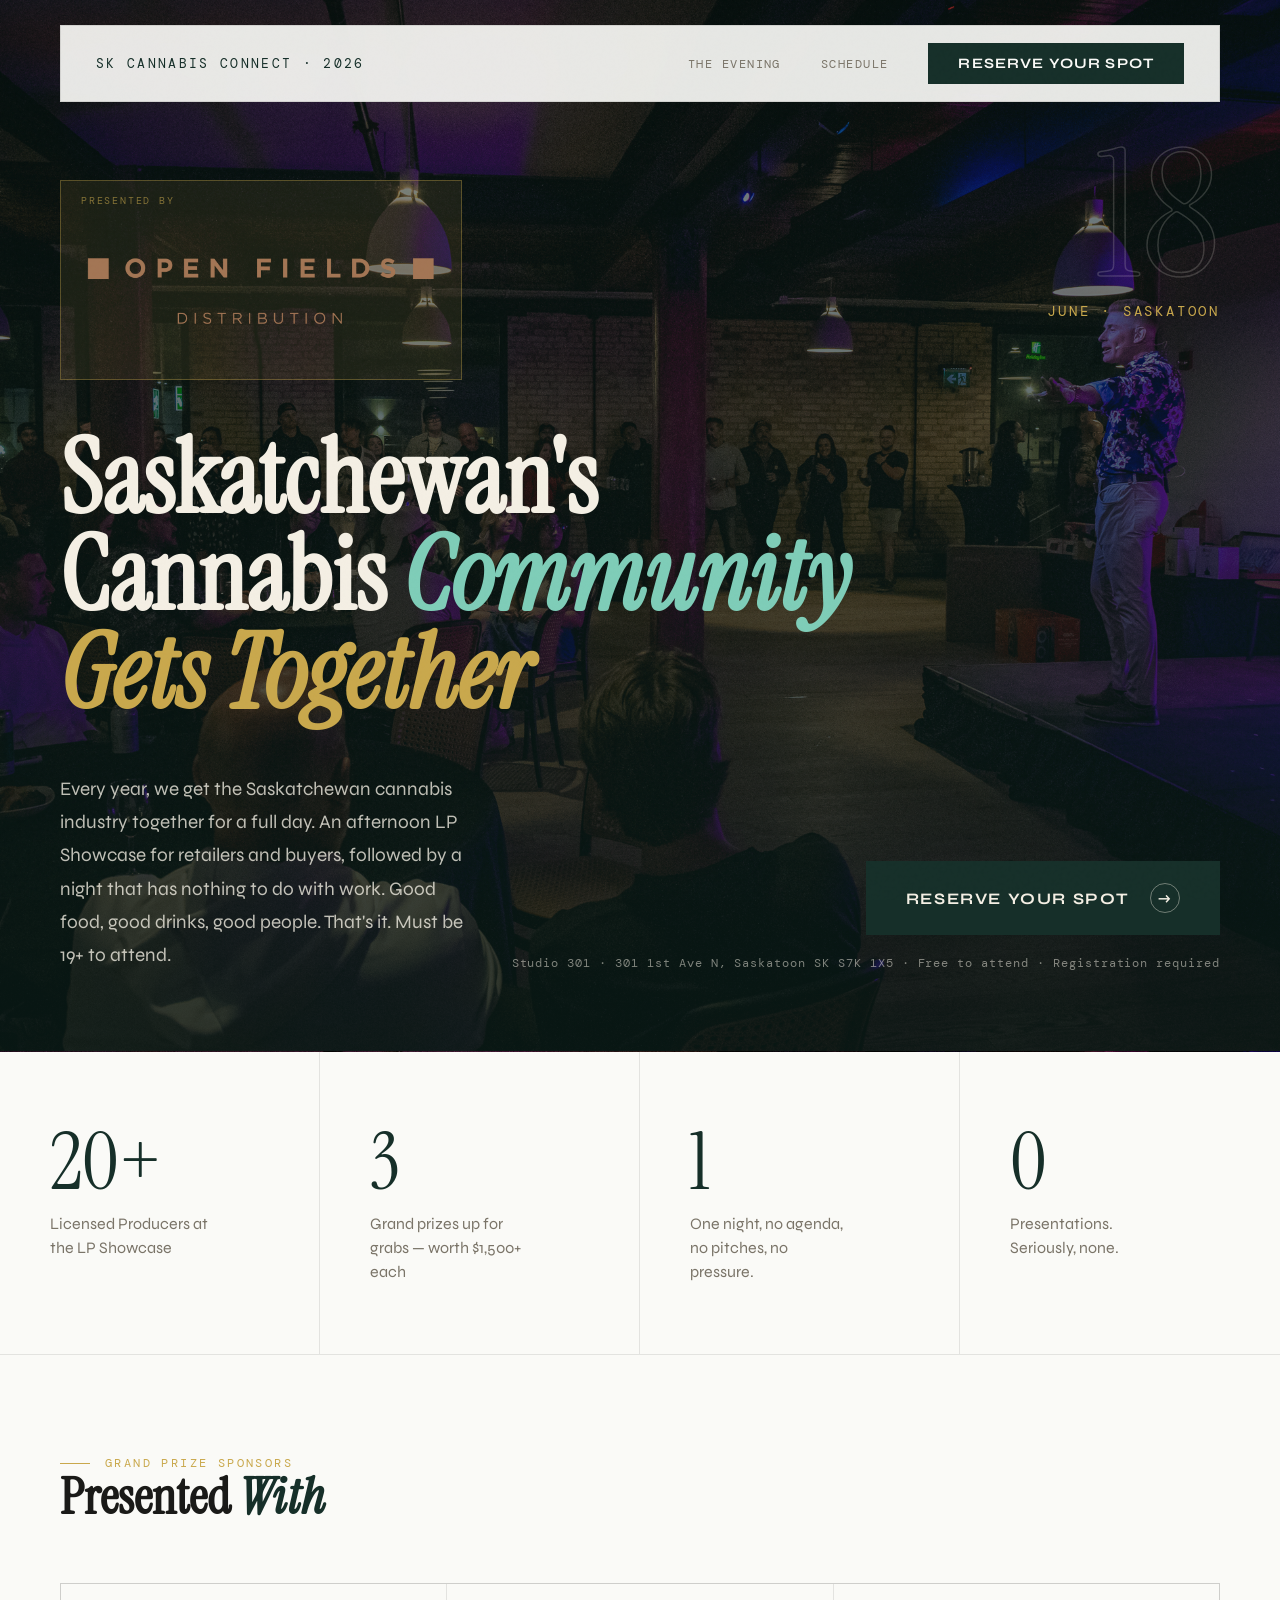
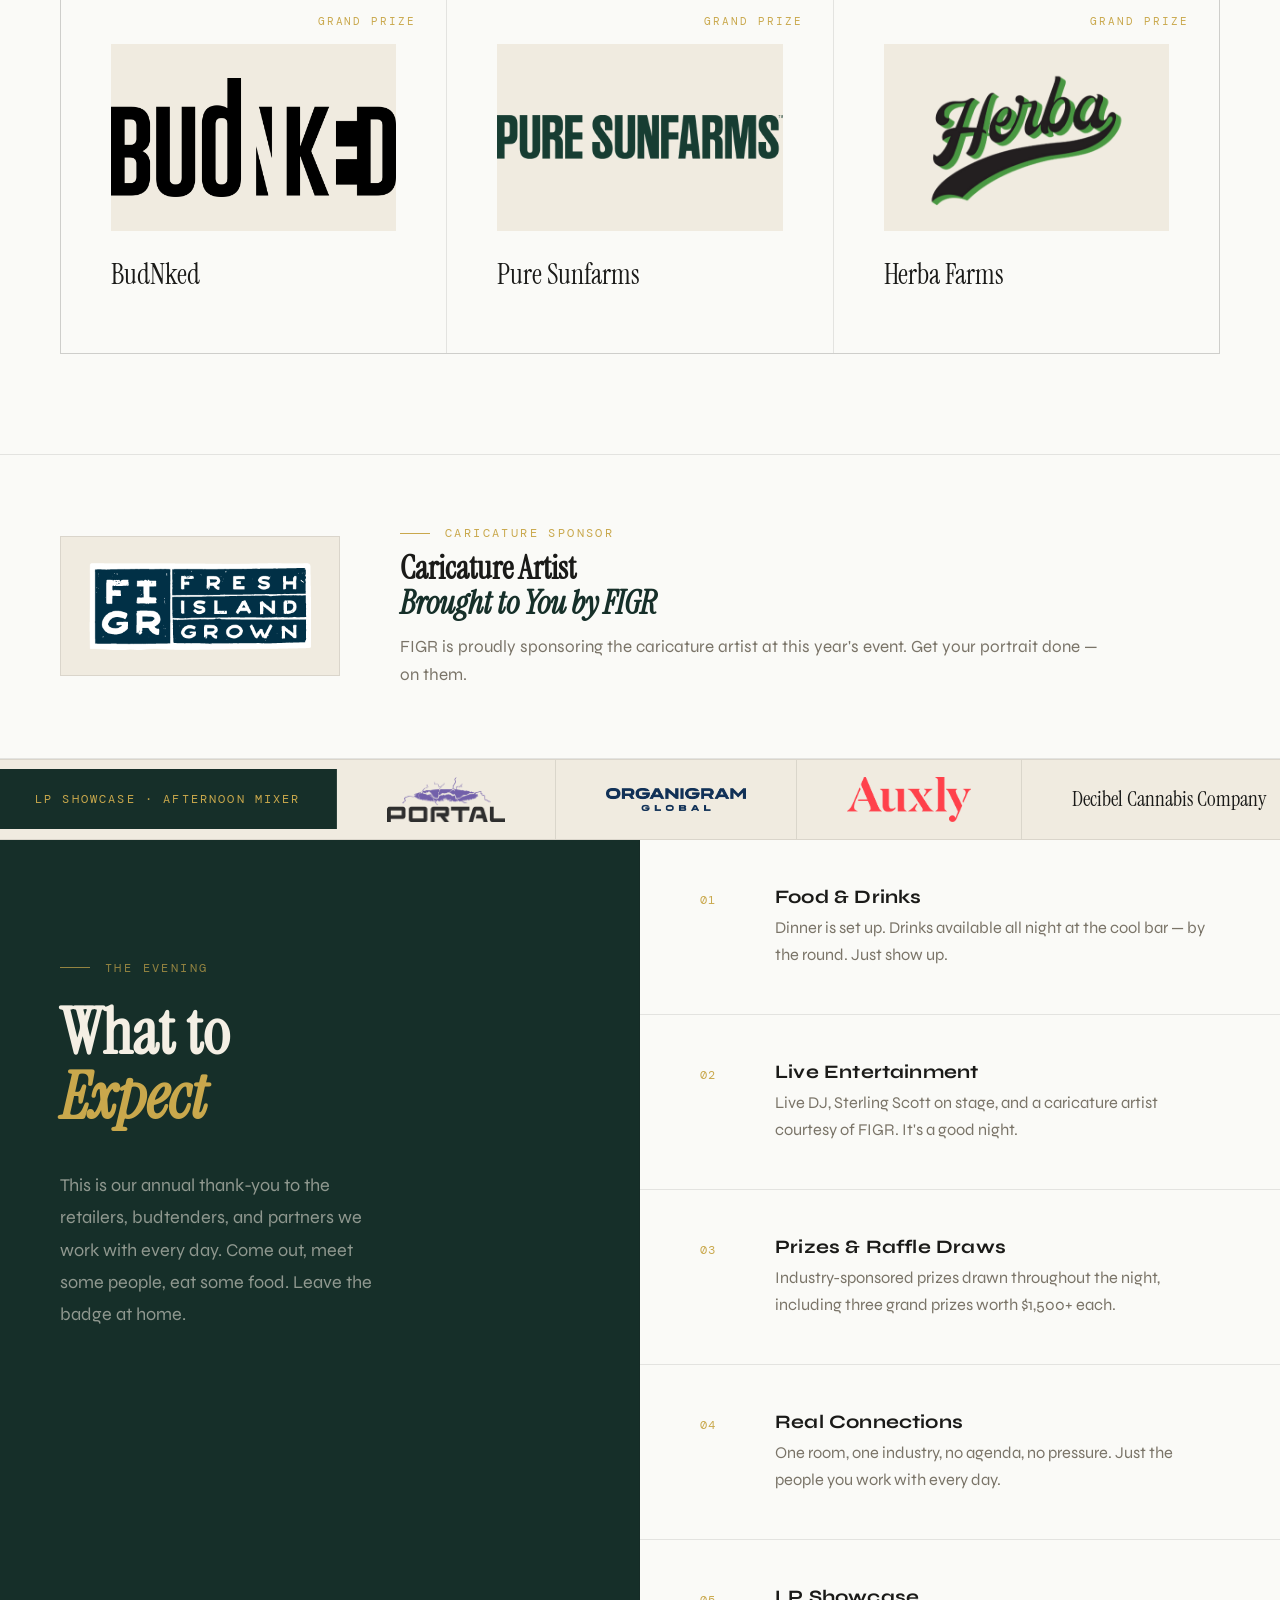
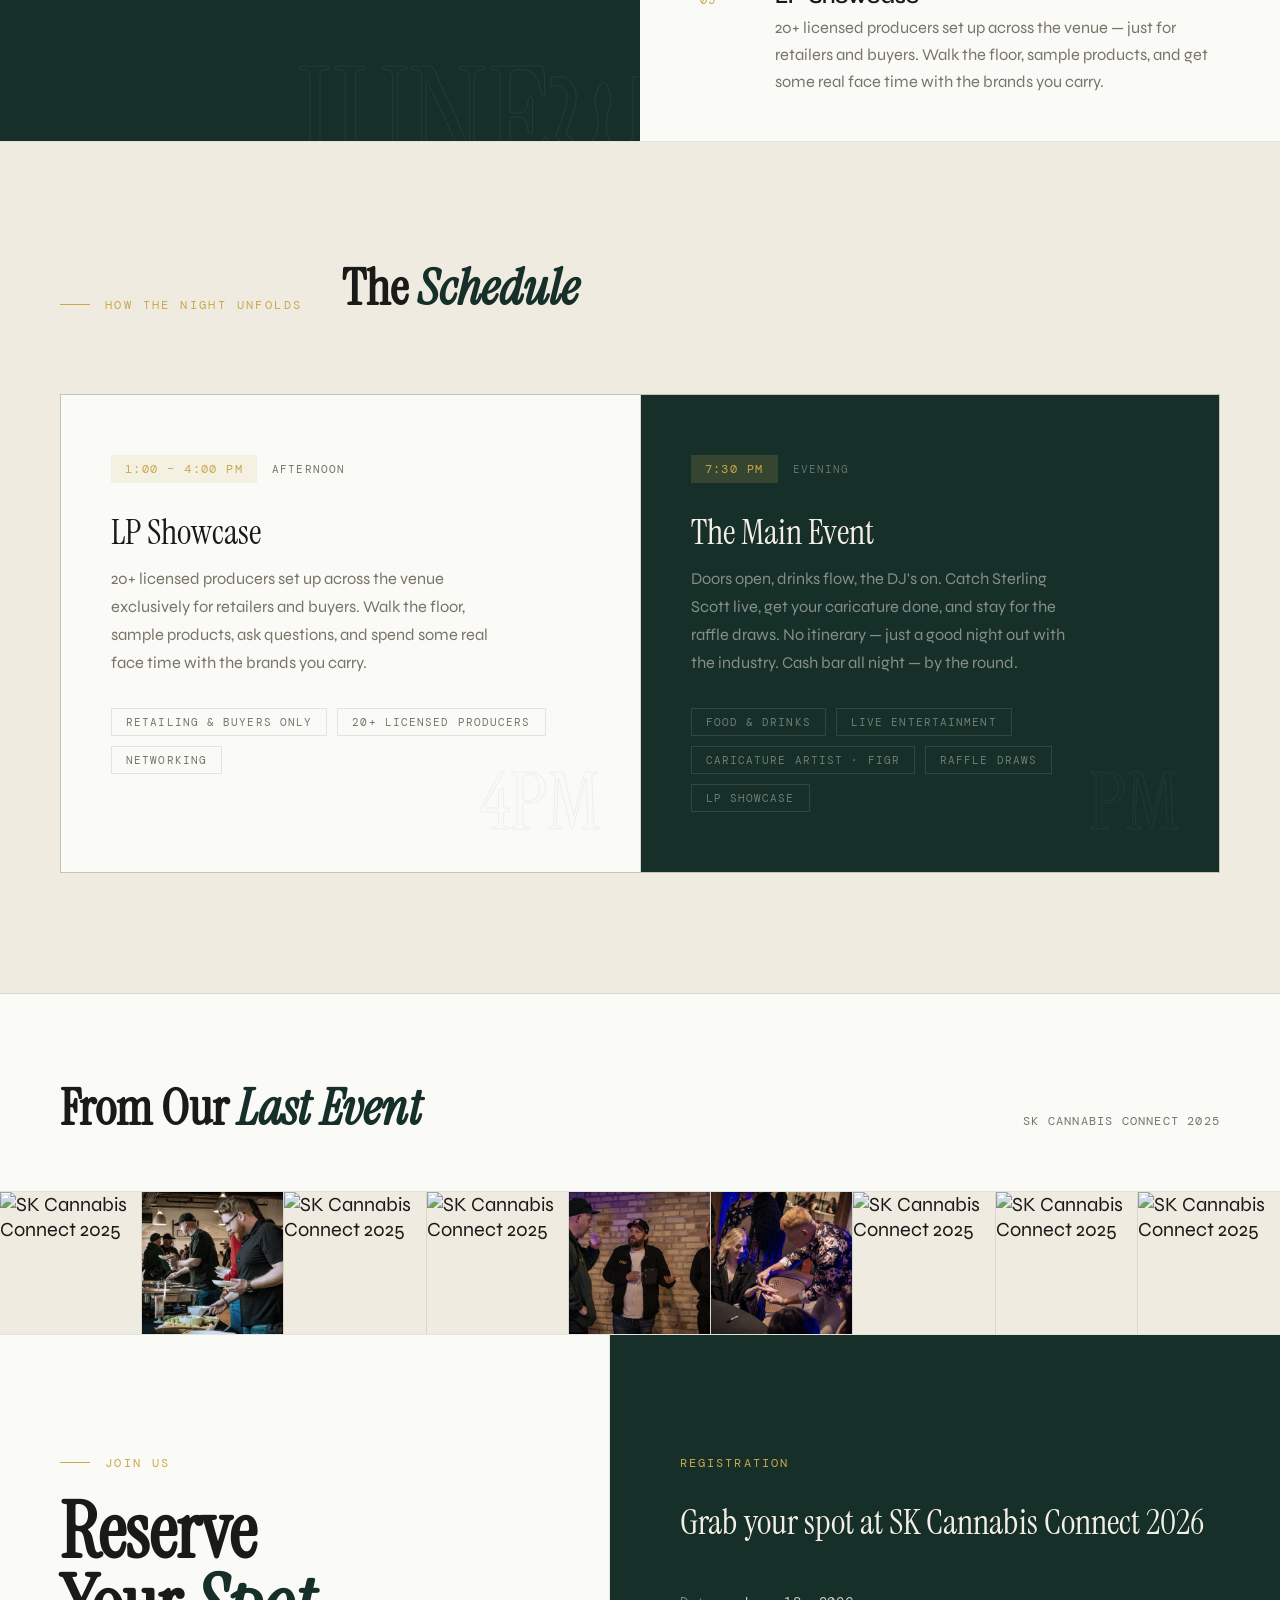
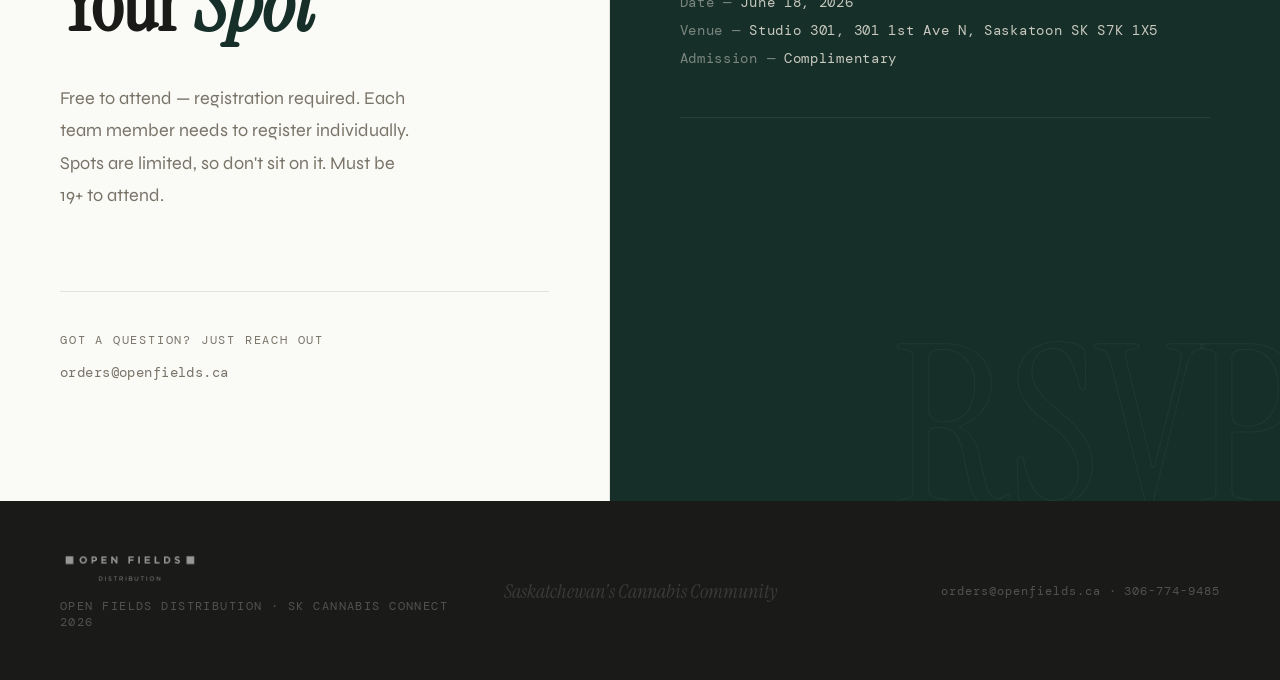
==== index.html @ a4302dfc "Add Cannara and Olli as partner LPs to marquee https://claude.ai/code/session_013SjBvNJszZXACi3sS6Fa" ====
<!DOCTYPE html>
<html lang="en">
<head>
<meta charset="UTF-8">
<meta name="viewport" content="width=device-width, initial-scale=1.0">
<title>SK Cannabis Connect 2026</title>
<link href="https://fonts.googleapis.com/css2?family=Instrument+Serif:ital@0;1&family=Syne:wght@400;600;700;800&family=DM+Mono:wght@400;500&display=swap" rel="stylesheet">
<style>
:root {
  --green: #162F29;
  --gold: #C9A84C;
  --gold-light: #ddb95e;
  --cream: #F4EFE4;
  --warm-white: #FAFAF7;
  --paper: #F0EBE0;
  --ink: #1a1a18;
  --muted: #7a7468;
  --border: rgba(26,26,24,0.1);
}

*, *::before, *::after { margin: 0; padding: 0; box-sizing: border-box; }

html { scroll-behavior: smooth; font-size: 125%; }

body {
  font-family: 'Syne', sans-serif;
  background: var(--warm-white);
  color: var(--ink);
  overflow-x: hidden;
}

/* GRAIN OVERLAY */
body::before {
  content: '';
  position: fixed;
  inset: 0;
  background-image: url("data:image/svg+xml,%3Csvg viewBox='0 0 256 256' xmlns='http://www.w3.org/2000/svg'%3E%3Cfilter id='noise'%3E%3CfeTurbulence type='fractalNoise' baseFrequency='0.9' numOctaves='4' stitchTiles='stitch'/%3E%3C/filter%3E%3Crect width='100%25' height='100%25' filter='url(%23noise)' opacity='0.04'/%3E%3C/svg%3E");
  pointer-events: none;
  z-index: 1000;
  opacity: 0.4;
}

/* NAV */
nav {
  position: fixed;
  top: 0; left: 0; right: 0;
  z-index: 500;
  display: flex;
  justify-content: space-between;
  align-items: center;
  padding: 1.25rem 3rem;
  mix-blend-mode: normal;
}

.nav-inner {
  display: flex;
  justify-content: space-between;
  align-items: center;
  width: 100%;
  background: rgba(250,250,247,0.92);
  backdrop-filter: blur(12px);
  border: 1px solid var(--border);
  padding: 0.85rem 1.75rem;
}

.nav-logo {
  font-family: 'DM Mono', monospace;
  font-size: 0.65rem;
  letter-spacing: 0.18em;
  text-transform: uppercase;
  color: var(--green);
}

.nav-links {
  display: flex;
  gap: 2rem;
  align-items: center;
}

.nav-link {
  font-family: 'DM Mono', monospace;
  font-size: 0.6rem;
  letter-spacing: 0.12em;
  text-transform: uppercase;
  color: var(--muted);
  text-decoration: none;
  transition: color 0.2s;
}
.nav-link:hover { color: var(--ink); }

.nav-cta {
  font-family: 'Syne', sans-serif;
  font-size: 0.72rem;
  font-weight: 700;
  letter-spacing: 0.08em;
  text-transform: uppercase;
  color: var(--warm-white);
  background: var(--green);
  padding: 0.6rem 1.5rem;
  text-decoration: none;
  transition: background 0.2s;
}
.nav-cta:hover { background: var(--gold); color: var(--green); }

/* HERO */
.hero {
  min-height: 100vh;
  background: var(--green);
  background-image: url('assets/hero/hero.jpg');
  background-size: cover;
  background-position: center top;
  display: flex;
  flex-direction: column;
  justify-content: space-between;
  padding: 9rem 3rem 4rem;
  position: relative;
  overflow: hidden;
  border-bottom: 1px solid var(--border);
}

.hero::before {
  content: '';
  position: absolute;
  top: 0; left: 0; right: 0; bottom: 0;
  width: 100%; height: 100%;
  background: linear-gradient(
    to bottom,
    rgba(10, 28, 24, 0.52) 0%,
    rgba(10, 28, 24, 0.68) 60%,
    rgba(10, 28, 24, 0.80) 100%
  );
  z-index: 1;
}

/* Big decorative date stamp top right */
.hero-date-stamp {
  position: absolute;
  top: 7rem;
  right: 3rem;
  text-align: right;
  z-index: 2;
}

.hero-date-stamp .stamp-day {
  font-family: 'Instrument Serif', serif;
  font-size: clamp(6rem, 14vw, 12rem);
  color: transparent;
  -webkit-text-stroke: 1.5px rgba(244,239,228,0.18);
  line-height: 0.85;
  user-select: none;
}

.hero-date-stamp .stamp-month {
  font-family: 'DM Mono', monospace;
  font-size: 0.7rem;
  letter-spacing: 0.2em;
  text-transform: uppercase;
  color: var(--gold);
  text-align: right;
  margin-top: 0.5rem;
}

/* Green accent pill */
.hero-pill {
  display: inline-flex;
  flex-direction: column;
  align-items: flex-start;
  gap: 0.45rem;
  background: rgba(201,168,76,0.1);
  border: 1px solid rgba(201,168,76,0.35);
  color: var(--gold);
  padding: 0.65rem 1rem;
  width: fit-content;
  position: relative;
  z-index: 2;
}

.hero-lower {
  display: flex;
  flex-direction: column;
  gap: 2.5rem;
  margin-top: 2.5rem;
  position: relative;
  z-index: 2;
}

.hero-pill::before { display: none; }

.hero-pill-label {
  font-family: 'DM Mono', monospace;
  font-size: 0.5rem;
  letter-spacing: 0.18em;
  text-transform: uppercase;
  opacity: 0.6;
}

.hero-pill-logo {
  display: flex;
  align-items: center;
  height: 7.5rem;
}

.hero-pill-logo img {
  height: 7.5rem;
  width: auto;
  max-width: 360px;
  object-fit: contain;
}

.hero-title {
  font-family: 'Instrument Serif', serif;
  font-size: clamp(3.5rem, 8vw, 7.5rem);
  line-height: 0.95;
  color: var(--cream);
  max-width: 900px;
}

.hero-title .accent {
  color: #7ecdb8;
  font-style: italic;
}

.hero-title .gold-word {
  color: var(--gold);
  font-style: italic;
}

.hero-bottom {
  display: flex;
  justify-content: space-between;
  align-items: flex-end;
}

.hero-desc {
  max-width: 420px;
  font-size: 0.95rem;
  color: rgba(244,239,228,0.78);
  line-height: 1.75;
  font-weight: 400;
}

.hero-actions {
  display: flex;
  flex-direction: column;
  align-items: flex-end;
  gap: 1rem;
}

.hero-btn {
  display: inline-flex;
  align-items: center;
  gap: 1rem;
  background: var(--green);
  color: var(--cream);
  font-family: 'Syne', sans-serif;
  font-weight: 700;
  font-size: 0.8rem;
  letter-spacing: 0.1em;
  text-transform: uppercase;
  padding: 1.1rem 2rem;
  text-decoration: none;
  transition: all 0.25s;
}

.hero-btn .arrow {
  width: 1.5rem; height: 1.5rem;
  border: 1.5px solid rgba(244,239,228,0.4);
  border-radius: 50%;
  display: flex; align-items: center; justify-content: center;
  font-size: 0.75rem;
  transition: transform 0.25s;
}

.hero-btn:hover { background: var(--gold); color: var(--green); }
.hero-btn:hover .arrow { transform: translateX(3px); border-color: rgba(22,47,41,0.4); }

.hero-fine {
  font-family: 'DM Mono', monospace;
  font-size: 0.6rem;
  color: rgba(244,239,228,0.5);
  letter-spacing: 0.08em;
  text-align: right;
}


/* CARICATURE SPONSOR */
.caricature-sponsor {
  padding: 3.5rem 3rem;
  border-bottom: 1px solid var(--border);
  display: flex;
  align-items: center;
  gap: 3rem;
  flex-wrap: wrap;
}

.caricature-sponsor-logo-box {
  width: 14rem;
  height: 7rem;
  background: var(--paper);
  border: 1px solid var(--border);
  display: flex;
  align-items: center;
  justify-content: center;
  flex-shrink: 0;
  font-family: 'DM Mono', monospace;
  font-size: 1.1rem;
  letter-spacing: 0.1em;
  color: var(--muted);
}

.caricature-sponsor-logo-box img {
  max-width: 80%;
  max-height: 70%;
  object-fit: contain;
}

.caricature-sponsor-text {
  flex: 1;
  min-width: 16rem;
}

.caricature-sponsor-text .eyebrow {
  margin-bottom: 0.5rem;
}

.caricature-sponsor-title {
  font-family: 'Instrument Serif', serif;
  font-size: clamp(1.4rem, 2.5vw, 2rem);
  color: var(--ink);
  line-height: 1.1;
  margin-bottom: 0.6rem;
}

.caricature-sponsor-title em {
  font-style: italic;
  color: var(--green);
}

.caricature-sponsor-desc {
  font-size: 0.85rem;
  color: var(--muted);
  line-height: 1.6;
  max-width: 36rem;
}

/* STATS */
.stats {
  display: grid;
  grid-template-columns: repeat(4, 1fr);
  border-bottom: 1px solid var(--border);
}

.stat {
  padding: 3.5rem 2.5rem;
  border-right: 1px solid var(--border);
  position: relative;
  overflow: hidden;
}
.stat:last-child { border-right: none; }

.stat::after {
  content: '';
  position: absolute;
  bottom: 0; left: 0;
  width: 0; height: 2px;
  background: var(--gold);
  transition: width 0.4s ease;
}
.stat:hover::after { width: 100%; }

.stat-num {
  font-family: 'Instrument Serif', serif;
  font-size: 4rem;
  color: var(--green);
  line-height: 1;
  margin-bottom: 0.5rem;
}

.stat-label {
  font-size: 0.8rem;
  color: var(--muted);
  line-height: 1.5;
  font-weight: 400;
  max-width: 160px;
}

/* SPONSORS */
.sponsors {
  padding: 5rem 3rem;
  border-bottom: 1px solid var(--border);
}

.sponsors-header {
  display: flex;
  align-items: baseline;
  justify-content: space-between;
  margin-bottom: 3rem;
  flex-wrap: wrap;
  gap: 1rem;
}

.eyebrow {
  font-family: 'DM Mono', monospace;
  font-size: 0.6rem;
  letter-spacing: 0.2em;
  text-transform: uppercase;
  color: var(--gold);
  display: flex;
  align-items: center;
  gap: 0.75rem;
}

.eyebrow::before {
  content: '';
  width: 1.5rem; height: 1px;
  background: var(--gold);
}

.sponsors-title {
  font-family: 'Instrument Serif', serif;
  font-size: clamp(2rem, 4vw, 3.5rem);
  color: var(--ink);
  line-height: 1;
}

.sponsors-title em { font-style: italic; color: var(--green); }

.sponsor-grid {
  display: grid;
  grid-template-columns: repeat(3, 1fr);
  gap: 1px;
  background: var(--border);
  border: 1px solid var(--border);
}

.sponsor-card {
  background: var(--warm-white);
  padding: 3rem 2.5rem;
  display: flex;
  flex-direction: column;
  gap: 1.25rem;
  transition: background 0.2s;
  position: relative;
}

.sponsor-card:hover { background: var(--cream); }

.sponsor-card::before {
  content: 'Grand Prize';
  font-family: 'DM Mono', monospace;
  font-size: 0.55rem;
  letter-spacing: 0.18em;
  text-transform: uppercase;
  color: var(--gold);
  position: absolute;
  top: 1.5rem; right: 1.5rem;
}

.sponsor-logo-box {
  width: 100%;
  height: 9.375rem;
  background: var(--paper);
  display: flex;
  align-items: center;
  justify-content: center;
  font-family: 'DM Mono', monospace;
  font-size: 0.55rem;
  color: rgba(26,26,24,0.25);
  overflow: hidden;
  letter-spacing: 0.1em;
  text-transform: uppercase;
}

.sponsor-logo-box img {
  max-width: 100%;
  max-height: 8.125rem;
  width: auto;
  height: auto;
  object-fit: contain;
}

.sponsor-name {
  font-family: 'Instrument Serif', serif;
  font-size: 1.4rem;
  color: var(--ink);
}

/* EXPECT */
.expect {
  display: grid;
  grid-template-columns: 1fr 1fr;
  border-bottom: 1px solid var(--border);
}

.expect-left {
  padding: 6rem 3rem;
  border-right: 1px solid var(--border);
  background: var(--green);
  position: relative;
  overflow: hidden;
}

/* Big decorative text */
.expect-left::before {
  content: 'JUNE\A18';
  white-space: pre;
  position: absolute;
  bottom: -2rem;
  right: -1rem;
  font-family: 'Instrument Serif', serif;
  font-size: 7.2rem;
  line-height: 0.85;
  color: transparent;
  -webkit-text-stroke: 1px rgba(244,239,228,0.07);
  pointer-events: none;
  user-select: none;
}

.expect-left .eyebrow { color: rgba(201,168,76,0.7); }
.expect-left .eyebrow::before { background: rgba(201,168,76,0.7); }

.expect-heading {
  font-family: 'Instrument Serif', serif;
  font-size: clamp(2.5rem, 5vw, 4rem);
  color: var(--cream);
  line-height: 1;
  margin: 1.25rem 0 2rem;
}

.expect-heading em { font-style: italic; color: var(--gold); }

.expect-body {
  font-size: 0.9rem;
  color: rgba(244,239,228,0.55);
  line-height: 1.8;
  font-weight: 400;
  max-width: 340px;
}

.expect-right {
  background: var(--warm-white);
}

.expect-item {
  padding: 2.25rem 3rem;
  border-bottom: 1px solid var(--border);
  display: grid;
  grid-template-columns: 2.5rem 1fr;
  gap: 1.25rem;
  align-items: start;
  transition: background 0.2s;
}

.expect-item:hover { background: var(--cream); }
.expect-item:last-child { border-bottom: none; }

.expect-num {
  font-family: 'DM Mono', monospace;
  font-size: 0.6rem;
  color: var(--gold);
  padding-top: 0.35rem;
  letter-spacing: 0.05em;
}

.expect-item-title {
  font-family: 'Syne', sans-serif;
  font-size: 0.95rem;
  font-weight: 700;
  color: var(--ink);
  margin-bottom: 0.35rem;
  letter-spacing: 0.01em;
}

.expect-item-desc {
  font-size: 0.82rem;
  color: var(--muted);
  line-height: 1.65;
  font-weight: 400;
}

/* SCHEDULE */
.schedule {
  padding: 6rem 3rem;
  border-bottom: 1px solid var(--border);
  background: var(--paper);
}

.schedule-header {
  display: flex;
  align-items: baseline;
  gap: 2rem;
  margin-bottom: 4rem;
  flex-wrap: wrap;
}

.schedule-title {
  font-family: 'Instrument Serif', serif;
  font-size: clamp(2rem, 4vw, 3.5rem);
  color: var(--ink);
  line-height: 1;
}
.schedule-title em { font-style: italic; color: var(--green); }

.schedule-items {
  display: grid;
  grid-template-columns: 1fr 1fr;
  gap: 1px;
  background: var(--border);
  border: 1px solid var(--border);
}

.schedule-block {
  background: var(--warm-white);
  padding: 3rem 2.5rem;
  position: relative;
  overflow: hidden;
}

.schedule-block.featured {
  background: var(--green);
}

.schedule-block::after {
  content: attr(data-time);
  position: absolute;
  bottom: 1.5rem; right: 2rem;
  font-family: 'Instrument Serif', serif;
  font-size: 4rem;
  color: transparent;
  -webkit-text-stroke: 1px rgba(26,26,24,0.05);
  line-height: 1;
  pointer-events: none;
  user-select: none;
}

.schedule-block.featured::after {
  -webkit-text-stroke: 1px rgba(244,239,228,0.06);
}

.schedule-tag-row {
  display: flex;
  align-items: center;
  gap: 0.75rem;
  margin-bottom: 1.5rem;
}

.schedule-time-badge {
  font-family: 'DM Mono', monospace;
  font-size: 0.6rem;
  letter-spacing: 0.12em;
  text-transform: uppercase;
  color: var(--gold);
  background: rgba(201,168,76,0.12);
  padding: 0.3rem 0.7rem;
}

.schedule-block.featured .schedule-time-badge {
  background: rgba(201,168,76,0.18);
}

.schedule-period {
  font-family: 'DM Mono', monospace;
  font-size: 0.55rem;
  letter-spacing: 0.1em;
  text-transform: uppercase;
  color: var(--muted);
}

.schedule-block.featured .schedule-period {
  color: rgba(244,239,228,0.35);
}

.schedule-block-title {
  font-family: 'Instrument Serif', serif;
  font-size: 1.75rem;
  color: var(--ink);
  margin-bottom: 0.75rem;
  line-height: 1.1;
}

.schedule-block.featured .schedule-block-title {
  color: var(--cream);
}

.schedule-block-desc {
  font-size: 0.82rem;
  color: var(--muted);
  line-height: 1.7;
  font-weight: 400;
  max-width: 380px;
}

.schedule-block.featured .schedule-block-desc {
  color: rgba(244,239,228,0.5);
}

.schedule-chips {
  display: flex;
  flex-wrap: wrap;
  gap: 0.5rem;
  margin-top: 1.5rem;
}

.chip {
  font-family: 'DM Mono', monospace;
  font-size: 0.55rem;
  letter-spacing: 0.1em;
  text-transform: uppercase;
  padding: 0.3rem 0.7rem;
  border: 1px solid var(--border);
  color: var(--muted);
}

.schedule-block.featured .chip {
  border-color: rgba(244,239,228,0.12);
  color: rgba(244,239,228,0.4);
}

/* GALLERY */
.gallery {
  border-bottom: 1px solid var(--border);
}

.gallery-header {
  padding: 4rem 3rem 2.5rem;
  display: flex;
  align-items: baseline;
  justify-content: space-between;
  border-bottom: 1px solid var(--border);
}

.gallery-title {
  font-family: 'Instrument Serif', serif;
  font-size: clamp(2rem, 4vw, 3rem);
  color: var(--ink);
}
.gallery-title em { font-style: italic; color: var(--green); }

.gallery-note {
  font-family: 'DM Mono', monospace;
  font-size: 0.6rem;
  color: var(--muted);
  letter-spacing: 0.1em;
  text-transform: uppercase;
}

.gallery-grid {
  display: grid;
  grid-template-columns: repeat(9, 1fr);
}

.gallery-item {
  aspect-ratio: 1;
  background: var(--paper);
  border-right: 1px solid var(--border);
  overflow: hidden;
  position: relative;
}
.gallery-item:last-child { border-right: none; }

.gallery-item img {
  width: 100%; height: 100%;
  object-fit: cover;
  filter: saturate(0.7);
  transition: filter 0.3s, transform 0.4s;
}
.gallery-item:hover img { filter: saturate(1); transform: scale(1.04); }

.gallery-placeholder {
  width: 100%; height: 100%;
  display: flex; align-items: center; justify-content: center;
  font-family: 'DM Mono', monospace;
  font-size: 0.5rem;
  letter-spacing: 0.1em;
  text-transform: uppercase;
  color: rgba(26,26,24,0.15);
}

/* LP MARQUEE */
.lp-marquee {
  background: var(--paper);
  border-top: 1px solid var(--border);
  border-bottom: 1px solid var(--border);
  padding: 0;
  overflow: hidden;
}

.lp-marquee-header {
  display: flex;
  align-items: center;
  gap: 0;
}

.lp-marquee-label {
  flex-shrink: 0;
  background: var(--green);
  color: var(--gold);
  font-family: 'DM Mono', monospace;
  font-size: 0.6rem;
  letter-spacing: 0.18em;
  text-transform: uppercase;
  padding: 1.1rem 1.75rem;
  white-space: nowrap;
  border-right: 1px solid rgba(244,239,228,0.1);
}

.lp-track-wrap {
  overflow: hidden;
  flex: 1;
}

.lp-track {
  display: inline-flex;
  gap: 0;
  animation: lpScroll 35s linear infinite;
  white-space: nowrap;
}

.lp-track:hover { animation-play-state: paused; }

.lp-name {
  font-family: 'Instrument Serif', serif;
  font-size: 1.05rem;
  color: var(--ink);
  padding: 0.85rem 2.5rem;
  border-right: 1px solid var(--border);
  transition: background 0.2s, color 0.2s;
  cursor: default;
  display: inline-flex;
  align-items: center;
  justify-content: center;
}

.lp-name:hover {
  background: var(--green);
  color: var(--cream);
}

.lp-name img {
  height: 2.25rem;
  width: auto;
  max-width: 140px;
  object-fit: contain;
  display: block;
  filter: none;
  transition: filter 0.2s;
}

.lp-name:hover img {
  filter: brightness(0) invert(1);
}

.lp-dot {
  font-size: 0.4rem;
  color: var(--gold);
  padding: 0.85rem 0;
  display: flex;
  align-items: center;
  border-right: 1px solid var(--border);
  padding-left: 0; padding-right: 0;
  width: 2px;
}

@keyframes lpScroll {
  from { transform: translateX(0); }
  to { transform: translateX(-50%); }
}

/* RSVP */
.rsvp {
  display: grid;
  grid-template-columns: 1fr 1.1fr;
}

.rsvp-left {
  padding: 6rem 3rem;
  border-right: 1px solid var(--border);
  display: flex;
  flex-direction: column;
  justify-content: space-between;
}

.rsvp-heading {
  font-family: 'Instrument Serif', serif;
  font-size: clamp(3rem, 6vw, 5rem);
  color: var(--ink);
  line-height: 0.95;
  margin: 1.25rem 0 2rem;
}

.rsvp-heading em { font-style: italic; color: var(--green); }

.rsvp-desc {
  font-size: 0.9rem;
  color: var(--muted);
  line-height: 1.8;
  max-width: 360px;
}

.rsvp-contact {
  margin-top: 4rem;
  padding-top: 2rem;
  border-top: 1px solid var(--border);
}

.rsvp-contact-label {
  font-family: 'DM Mono', monospace;
  font-size: 0.6rem;
  letter-spacing: 0.15em;
  text-transform: uppercase;
  color: var(--muted);
  margin-bottom: 0.75rem;
}

.rsvp-contact-name {
  font-weight: 700;
  font-size: 0.95rem;
  color: var(--ink);
}

.rsvp-contact-info {
  font-family: 'DM Mono', monospace;
  font-size: 0.72rem;
  color: var(--muted);
  margin-top: 0.3rem;
  letter-spacing: 0.03em;
}

.rsvp-right {
  background: var(--green);
  padding: 6rem 3.5rem;
  display: flex;
  flex-direction: column;
  justify-content: space-between;
  position: relative;
  overflow: hidden;
}

/* Big decorative BG text */
.rsvp-right::before {
  content: 'RSVP';
  position: absolute;
  bottom: -2rem; right: -1rem;
  font-family: 'Instrument Serif', serif;
  font-size: 11.2rem;
  color: transparent;
  -webkit-text-stroke: 1px rgba(244,239,228,0.05);
  line-height: 1;
  pointer-events: none;
  user-select: none;
}

.rsvp-card-eyebrow {
  font-family: 'DM Mono', monospace;
  font-size: 0.6rem;
  letter-spacing: 0.18em;
  text-transform: uppercase;
  color: var(--gold);
  margin-bottom: 1.5rem;
}

.rsvp-card-title {
  font-family: 'Instrument Serif', serif;
  font-size: 1.75rem;
  color: var(--cream);
  line-height: 1.2;
  margin-bottom: 2.5rem;
}

.rsvp-meta {
  display: flex;
  flex-direction: column;
  gap: 0.5rem;
  margin-bottom: 2.5rem;
  padding-bottom: 2.5rem;
  border-bottom: 1px solid rgba(244,239,228,0.08);
}

.rsvp-meta-line {
  font-family: 'DM Mono', monospace;
  font-size: 0.7rem;
  color: rgba(244,239,228,0.45);
  letter-spacing: 0.05em;
}
.rsvp-meta-line span { color: rgba(244,239,228,0.8); }

/* FOOTER */
footer {
  background: var(--ink);
  padding: 2.5rem 3rem;
  display: grid;
  grid-template-columns: 1fr auto 1fr;
  align-items: center;
  gap: 2rem;
}

.footer-left {
  display: flex;
  flex-direction: column;
  gap: 0.6rem;
}

.footer-logo {
  height: 1.75rem;
  width: auto;
  max-width: 140px;
  object-fit: contain;
  opacity: 0.55;
  filter: brightness(0) invert(1);
}

.footer-tagline {
  font-family: 'DM Mono', monospace;
  font-size: 0.6rem;
  letter-spacing: 0.12em;
  text-transform: uppercase;
  color: rgba(250,250,247,0.25);
}

.footer-center {
  font-family: 'Instrument Serif', serif;
  font-size: 1rem;
  font-style: italic;
  color: rgba(250,250,247,0.15);
  text-align: center;
  white-space: nowrap;
}

.footer-right {
  font-family: 'DM Mono', monospace;
  font-size: 0.6rem;
  letter-spacing: 0.08em;
  color: rgba(250,250,247,0.25);
  text-align: right;
}

/* ANIMATIONS */
@keyframes fadeUp {
  from { opacity: 0; transform: translateY(16px); }
  to { opacity: 1; transform: translateY(0); }
}

.hero-pill { animation: fadeUp 0.5s ease 0.1s both; }
.hero-lower { animation: fadeUp 0.6s ease 0.3s both; }

/* RESPONSIVE */
@media (max-width: 900px) {
  nav { padding: 1rem 1.25rem; }
  .nav-inner { padding: 0.75rem 1.25rem; }
  .nav-links { gap: 1rem; }

  .hero { padding: 8rem 1.5rem 3rem; }
  .hero-date-stamp { right: 1.5rem; }
  .hero-bottom { flex-direction: column; align-items: flex-start; gap: 2rem; }
  .hero-actions { align-items: flex-start; }

  .stats { grid-template-columns: repeat(2, 1fr); }
  .stat { border-bottom: 1px solid var(--border); }

  .sponsors { padding: 4rem 1.5rem; }
  .sponsor-grid { grid-template-columns: 1fr; }

  .expect { grid-template-columns: 1fr; }
  .expect-left { border-right: none; border-bottom: 1px solid var(--border); padding: 4rem 1.5rem; }
  .expect-item { padding: 1.75rem 1.5rem; }

  .schedule { padding: 4rem 1.5rem; }
  .schedule-items { grid-template-columns: 1fr; }

  .gallery-grid { grid-template-columns: repeat(3, 1fr); }
  .gallery-item { border-bottom: 1px solid var(--border); }

  .rsvp { grid-template-columns: 1fr; }
  .rsvp-left { border-right: none; border-bottom: 1px solid var(--border); padding: 4rem 1.5rem; }
  .rsvp-right { padding: 4rem 1.5rem; }

  footer { grid-template-columns: 1fr; gap: 0.75rem; text-align: center; }
  .footer-right { text-align: center; }
}

@media (max-width: 540px) {
  .nav-links .nav-link { display: none; }
  .stats { grid-template-columns: 1fr 1fr; }
  .stat-num { font-size: 2.75rem; }
  .gallery-grid { grid-template-columns: repeat(3, 1fr); }
  .schedule-block { padding: 2rem 1.25rem; }
  .rsvp-right::before { font-size: 6.4rem; }
}
</style>
</head>
<body>

<!-- NAV -->
<nav>
  <div class="nav-inner">
    <div class="nav-logo">SK Cannabis Connect · 2026</div>
    <div class="nav-links">
      <a href="#expect" class="nav-link">The Evening</a>
      <a href="#schedule" class="nav-link">Schedule</a>
      <a href="#rsvp" class="nav-cta">Reserve Your Spot</a>
    </div>
  </div>
</nav>

<!-- HERO -->
<section class="hero">
  <div class="hero-date-stamp">
    <div class="stamp-day">18</div>
    <div class="stamp-month">June · Saskatoon</div>
  </div>

  <div class="hero-pill">
    <span class="hero-pill-label">Presented by</span>
    <span class="hero-pill-logo">
      <img src="assets/open-fields-logo.png" alt="Open Fields Distribution" onerror="this.style.display='none'">
    </span>
  </div>

  <div class="hero-lower">
  <h1 class="hero-title">
    Saskatchewan's<br>
    Cannabis <span class="accent">Community</span><br>
    <span class="gold-word">Gets Together</span>
  </h1>

  <div class="hero-bottom">
    <p class="hero-desc">
      Every year, we get the Saskatchewan cannabis industry together for a full day. An afternoon LP Showcase for retailers and buyers, followed by a night that has nothing to do with work. Good food, good drinks, good people. That's it. Must be 19+ to attend.
    </p>
    <div class="hero-actions">
      <a href="#rsvp" class="hero-btn">
        Reserve Your Spot
        <span class="arrow">→</span>
      </a>
      <div class="hero-fine">Studio 301 · 301 1st Ave N, Saskatoon SK S7K 1X5 · Free to attend · Registration required</div>
    </div>
  </div>
  </div>
</section>


<!-- STATS -->
<section class="stats">
  <div class="stat">
    <div class="stat-num">20+</div>
    <div class="stat-label">Licensed Producers at the LP Showcase</div>
  </div>
  <div class="stat">
    <div class="stat-num">3</div>
    <div class="stat-label">Grand prizes up for grabs — worth $1,500+ each</div>
  </div>
  <div class="stat">
    <div class="stat-num">1</div>
    <div class="stat-label">One night, no agenda, no pitches, no pressure.</div>
  </div>
  <div class="stat">
    <div class="stat-num">0</div>
    <div class="stat-label">Presentations. Seriously, none.</div>
  </div>
</section>

<!-- SPONSORS -->
<section class="sponsors">
  <div class="sponsors-header">
    <div>
      <div class="eyebrow">Grand Prize Sponsors</div>
      <h2 class="sponsors-title">Presented <em>With</em></h2>
    </div>
  </div>
  <div class="sponsor-grid">
    <div class="sponsor-card">
      <div class="sponsor-logo-box"><img src="assets/sponsors/logo-03.png" alt="BudNked" onerror="this.replaceWith(document.createTextNode('BudNked'))"></div>
      <div class="sponsor-name">BudNked</div>
    </div>
    <div class="sponsor-card">
      <div class="sponsor-logo-box"><img src="assets/sponsors/logo-02.png" alt="Pure Sunfarms"></div>
      <div class="sponsor-name">Pure Sunfarms</div>
    </div>
    <div class="sponsor-card">
      <div class="sponsor-logo-box"><img src="assets/sponsors/logo-01.png" alt="Herba Farms"></div>
      <div class="sponsor-name">Herba Farms</div>
    </div>
  </div>
</section>

<!-- CARICATURE SPONSOR -->
<section class="caricature-sponsor">
  <div class="caricature-sponsor-logo-box">
    <img src="assets/sponsors/figr-logo.png" alt="FIGR" onerror="this.parentElement.innerHTML='FIGR'">
  </div>
  <div class="caricature-sponsor-text">
    <div class="eyebrow">Caricature Sponsor</div>
    <h3 class="caricature-sponsor-title">Caricature Artist<br><em>Brought to You by FIGR</em></h3>
    <p class="caricature-sponsor-desc">FIGR is proudly sponsoring the caricature artist at this year's event. Get your portrait done — on them.</p>
  </div>
</section>

<!-- LP MARQUEE -->
<div class="lp-marquee">
  <div class="lp-marquee-header">
    <div class="lp-marquee-label">LP Showcase · Afternoon Mixer</div>
    <div class="lp-track-wrap">
      <div class="lp-track">
        <span class="lp-name"><img src="assets/lp-logos/tilray.png" alt="Tilray" onerror="this.replaceWith(document.createTextNode('Tilray'))"></span>
        <span class="lp-name"><img src="assets/lp-logos/organigram.png" alt="Organigram" onerror="this.replaceWith(document.createTextNode('Organigram'))"></span>
        <span class="lp-name"><img src="assets/lp-logos/auxly.png" alt="Auxly" onerror="this.replaceWith(document.createTextNode('Auxly'))"></span>
        <span class="lp-name"><img src="assets/lp-logos/decibel.png" alt="Decibel Cannabis Company" onerror="this.replaceWith(document.createTextNode('Decibel Cannabis Company'))"></span>
        <span class="lp-name"><img src="assets/lp-logos/pure-sunfarms.png" alt="Pure SunFarms" onerror="this.replaceWith(document.createTextNode('Pure SunFarms'))"></span>
        <span class="lp-name"><img src="assets/lp-logos/weed-me.png" alt="Weed Me" onerror="this.replaceWith(document.createTextNode('Weed Me'))"></span>
        <span class="lp-name"><img src="assets/lp-logos/budnked.png" alt="BudNked" onerror="this.replaceWith(document.createTextNode('BudNked'))"></span>
        <span class="lp-name"><img src="assets/lp-logos/sndl.png" alt="SNDL" onerror="this.replaceWith(document.createTextNode('SNDL'))"></span>
        <span class="lp-name"><img src="assets/lp-logos/space-race.png" alt="Space Race Cannabis" onerror="this.replaceWith(document.createTextNode('Space Race Cannabis'))"></span>
        <span class="lp-name"><img src="assets/lp-logos/heritage.png" alt="Heritage" onerror="this.replaceWith(document.createTextNode('Heritage'))"></span>
        <span class="lp-name"><img src="assets/lp-logos/canopy-growth.png" alt="Canopy Growth" onerror="this.replaceWith(document.createTextNode('Canopy Growth'))"></span>
        <span class="lp-name"><img src="assets/lp-logos/cannapiece.png" alt="CannaPiece" onerror="this.replaceWith(document.createTextNode('CannaPiece'))"></span>
        <span class="lp-name"><img src="assets/lp-logos/5-points.png" alt="5 Points Cannabis" onerror="this.replaceWith(document.createTextNode('5 Points Cannabis'))"></span>
        <span class="lp-name"><img src="assets/lp-logos/hybrid-infusions.png" alt="Hybrid Infusions" onerror="this.replaceWith(document.createTextNode('Hybrid Infusions'))"></span>
        <span class="lp-name"><img src="assets/lp-logos/canadas-island-garden.png" alt="Canada's Island Garden" onerror="this.replaceWith(document.createTextNode(&quot;Canada's Island Garden&quot;))"></span>
        <span class="lp-name"><img src="assets/lp-logos/prairie-craft.png" alt="Prairie Craft" onerror="this.replaceWith(document.createTextNode('Prairie Craft'))"></span>
        <span class="lp-name"><img src="assets/lp-logos/herba-farms.png" alt="Herba Farms" onerror="this.replaceWith(document.createTextNode('Herba Farms'))"></span>
        <span class="lp-name"><img src="assets/lp-logos/dom-jackson.png" alt="Dom Jackson" onerror="this.replaceWith(document.createTextNode('Dom Jackson'))"></span>
        <span class="lp-name"><img src="assets/lp-logos/rubicon.png" alt="Rubicon" onerror="this.replaceWith(document.createTextNode('Rubicon'))"></span>
        <span class="lp-name"><img src="assets/lp-logos/cannara.png" alt="Cannara" onerror="this.replaceWith(document.createTextNode('Cannara'))"></span>
        <span class="lp-name"><img src="assets/lp-logos/olli.png" alt="Olli" onerror="this.replaceWith(document.createTextNode('Olli'))"></span>
        <!-- duplicate for seamless loop -->
        <span class="lp-name"><img src="assets/lp-logos/tilray.png" alt="Tilray" onerror="this.replaceWith(document.createTextNode('Tilray'))"></span>
        <span class="lp-name"><img src="assets/lp-logos/organigram.png" alt="Organigram" onerror="this.replaceWith(document.createTextNode('Organigram'))"></span>
        <span class="lp-name"><img src="assets/lp-logos/auxly.png" alt="Auxly" onerror="this.replaceWith(document.createTextNode('Auxly'))"></span>
        <span class="lp-name"><img src="assets/lp-logos/decibel.png" alt="Decibel Cannabis Company" onerror="this.replaceWith(document.createTextNode('Decibel Cannabis Company'))"></span>
        <span class="lp-name"><img src="assets/lp-logos/pure-sunfarms.png" alt="Pure SunFarms" onerror="this.replaceWith(document.createTextNode('Pure SunFarms'))"></span>
        <span class="lp-name"><img src="assets/lp-logos/weed-me.png" alt="Weed Me" onerror="this.replaceWith(document.createTextNode('Weed Me'))"></span>
        <span class="lp-name"><img src="assets/lp-logos/budnked.png" alt="BudNked" onerror="this.replaceWith(document.createTextNode('BudNked'))"></span>
        <span class="lp-name"><img src="assets/lp-logos/sndl.png" alt="SNDL" onerror="this.replaceWith(document.createTextNode('SNDL'))"></span>
        <span class="lp-name"><img src="assets/lp-logos/space-race.png" alt="Space Race Cannabis" onerror="this.replaceWith(document.createTextNode('Space Race Cannabis'))"></span>
        <span class="lp-name"><img src="assets/lp-logos/heritage.png" alt="Heritage" onerror="this.replaceWith(document.createTextNode('Heritage'))"></span>
        <span class="lp-name"><img src="assets/lp-logos/canopy-growth.png" alt="Canopy Growth" onerror="this.replaceWith(document.createTextNode('Canopy Growth'))"></span>
        <span class="lp-name"><img src="assets/lp-logos/cannapiece.png" alt="CannaPiece" onerror="this.replaceWith(document.createTextNode('CannaPiece'))"></span>
        <span class="lp-name"><img src="assets/lp-logos/5-points.png" alt="5 Points Cannabis" onerror="this.replaceWith(document.createTextNode('5 Points Cannabis'))"></span>
        <span class="lp-name"><img src="assets/lp-logos/hybrid-infusions.png" alt="Hybrid Infusions" onerror="this.replaceWith(document.createTextNode('Hybrid Infusions'))"></span>
        <span class="lp-name"><img src="assets/lp-logos/canadas-island-garden.png" alt="Canada's Island Garden" onerror="this.replaceWith(document.createTextNode(&quot;Canada's Island Garden&quot;))"></span>
        <span class="lp-name"><img src="assets/lp-logos/prairie-craft.png" alt="Prairie Craft" onerror="this.replaceWith(document.createTextNode('Prairie Craft'))"></span>
        <span class="lp-name"><img src="assets/lp-logos/herba-farms.png" alt="Herba Farms" onerror="this.replaceWith(document.createTextNode('Herba Farms'))"></span>
        <span class="lp-name"><img src="assets/lp-logos/dom-jackson.png" alt="Dom Jackson" onerror="this.replaceWith(document.createTextNode('Dom Jackson'))"></span>
        <span class="lp-name"><img src="assets/lp-logos/rubicon.png" alt="Rubicon" onerror="this.replaceWith(document.createTextNode('Rubicon'))"></span>
        <span class="lp-name"><img src="assets/lp-logos/cannara.png" alt="Cannara" onerror="this.replaceWith(document.createTextNode('Cannara'))"></span>
        <span class="lp-name"><img src="assets/lp-logos/olli.png" alt="Olli" onerror="this.replaceWith(document.createTextNode('Olli'))"></span>
      </div>
    </div>
  </div>
</div>

<!-- WHAT TO EXPECT -->
<section class="expect" id="expect">
  <div class="expect-left">
    <div class="eyebrow">The Evening</div>
    <h2 class="expect-heading">What to<br><em>Expect</em></h2>
    <p class="expect-body">
      This is our annual thank-you to the retailers, budtenders, and partners we work with every day. Come out, meet some people, eat some food. Leave the badge at home.
    </p>
  </div>
  <div class="expect-right">
    <div class="expect-item">
      <div class="expect-num">01</div>
      <div>
        <div class="expect-item-title">Food &amp; Drinks</div>
        <div class="expect-item-desc">Dinner is set up. Drinks available all night at the cool bar — by the round. Just show up.</div>
      </div>
    </div>
    <div class="expect-item">
      <div class="expect-num">02</div>
      <div>
        <div class="expect-item-title">Live Entertainment</div>
        <div class="expect-item-desc">Live DJ, Sterling Scott on stage, and a caricature artist courtesy of FIGR. It's a good night.</div>
      </div>
    </div>
    <div class="expect-item">
      <div class="expect-num">03</div>
      <div>
        <div class="expect-item-title">Prizes &amp; Raffle Draws</div>
        <div class="expect-item-desc">Industry-sponsored prizes drawn throughout the night, including three grand prizes worth $1,500+ each.</div>
      </div>
    </div>
    <div class="expect-item">
      <div class="expect-num">04</div>
      <div>
        <div class="expect-item-title">Real Connections</div>
        <div class="expect-item-desc">One room, one industry, no agenda, no pressure. Just the people you work with every day.</div>
      </div>
    </div>
    <div class="expect-item">
      <div class="expect-num">05</div>
      <div>
        <div class="expect-item-title">LP Showcase</div>
        <div class="expect-item-desc">20+ licensed producers set up across the venue — just for retailers and buyers. Walk the floor, sample products, and get some real face time with the brands you carry.</div>
      </div>
    </div>
  </div>
</section>

<!-- SCHEDULE -->
<section class="schedule" id="schedule">
  <div class="schedule-header">
    <div class="eyebrow">How the Night Unfolds</div>
    <h2 class="schedule-title">The <em>Schedule</em></h2>
  </div>
  <div class="schedule-items">
    <div class="schedule-block" data-time="4PM">
      <div class="schedule-tag-row">
        <span class="schedule-time-badge">1:00 – 4:00 PM</span>
        <span class="schedule-period">Afternoon</span>
      </div>
      <div class="schedule-block-title">LP Showcase</div>
      <div class="schedule-block-desc">20+ licensed producers set up across the venue exclusively for retailers and buyers. Walk the floor, sample products, ask questions, and spend some real face time with the brands you carry.</div>
      <div class="schedule-chips">
        <span class="chip">Retailing &amp; Buyers Only</span>
        <span class="chip">20+ Licensed Producers</span>
        <span class="chip">Networking</span>
      </div>
    </div>
    <div class="schedule-block featured" data-time="PM">
      <div class="schedule-tag-row">
        <span class="schedule-time-badge">7:30 PM</span>
        <span class="schedule-period">Evening</span>
      </div>
      <div class="schedule-block-title">The Main Event</div>
      <div class="schedule-block-desc">Doors open, drinks flow, the DJ's on. Catch Sterling Scott live, get your caricature done, and stay for the raffle draws. No itinerary — just a good night out with the industry. Cash bar all night — by the round.</div>
      <div class="schedule-chips">
        <span class="chip">Food &amp; Drinks</span>
        <span class="chip">Live Entertainment</span>
        <span class="chip">Caricature Artist · FIGR</span>
        <span class="chip">Raffle Draws</span>
        <span class="chip">LP Showcase</span>
      </div>
    </div>
  </div>
</section>

<!-- GALLERY -->
<section class="gallery">
  <div class="gallery-header">
    <h2 class="gallery-title">From Our <em>Last Event</em></h2>
    <span class="gallery-note">SK Cannabis Connect 2025</span>
  </div>
  <div class="gallery-grid">
    <div class="gallery-item"><img src="assets/photos/photo-01.jpg" alt="SK Cannabis Connect 2025"></div>
    <div class="gallery-item"><img src="assets/photos/photo-02.jpg" alt="SK Cannabis Connect 2025"></div>
    <div class="gallery-item"><img src="assets/photos/photo-03.jpg" alt="SK Cannabis Connect 2025"></div>
    <div class="gallery-item"><img src="assets/photos/photo-04.jpg" alt="SK Cannabis Connect 2025"></div>
    <div class="gallery-item"><img src="assets/photos/photo-05.jpg" alt="SK Cannabis Connect 2025"></div>
    <div class="gallery-item"><img src="assets/photos/photo-06.jpg" alt="SK Cannabis Connect 2025"></div>
    <div class="gallery-item"><img src="assets/photos/photo-07.jpg" alt="SK Cannabis Connect 2025"></div>
    <div class="gallery-item"><img src="assets/photos/photo-08.jpg" alt="SK Cannabis Connect 2025"></div>
    <div class="gallery-item"><img src="assets/photos/photo-09.jpg" alt="SK Cannabis Connect 2025"></div>
  </div>
</section>

<!-- RSVP -->
<section class="rsvp" id="rsvp">
  <div class="rsvp-left">
    <div>
      <div class="eyebrow">Join Us</div>
      <h2 class="rsvp-heading">Reserve<br>Your <em>Spot</em></h2>
      <p class="rsvp-desc">
        Free to attend — registration required. Each team member needs to register individually. Spots are limited, so don't sit on it. Must be 19+ to attend.
      </p>
    </div>
    <div class="rsvp-contact">
      <div class="rsvp-contact-label">Got a question? Just reach out</div>
      <div class="rsvp-contact-info">orders@openfields.ca</div>
    </div>
  </div>
  <div class="rsvp-right">
    <div>
      <div class="rsvp-card-eyebrow">Registration</div>
      <div class="rsvp-card-title">Grab your spot at SK Cannabis Connect 2026</div>
      <div class="rsvp-meta">
        <div class="rsvp-meta-line">Date — <span>June 18, 2026</span></div>
        <div class="rsvp-meta-line">Venue — <span>Studio 301, 301 1st Ave N, Saskatoon SK S7K 1X5</span></div>
        <div class="rsvp-meta-line">Admission — <span>Complimentary</span></div>
      </div>
      <div data-tf-live="01KKF7B3E2ZBY9781B8HMHPQX8"></div>
      <script src="//embed.typeform.com/next/embed.js"></script>
    </div>
  </div>
</section>

<!-- FOOTER -->
<footer>
  <div class="footer-left">
    <img src="assets/open-fields-logo.png" alt="Open Fields Distribution" class="footer-logo" onerror="this.style.display='none'">
    <span class="footer-tagline">Open Fields Distribution · SK Cannabis Connect 2026</span>
  </div>
  <div class="footer-center">Saskatchewan's Cannabis Community</div>
  <div class="footer-right">
    orders@openfields.ca · 306-774-9485
  </div>
</footer>

</body>
</html>
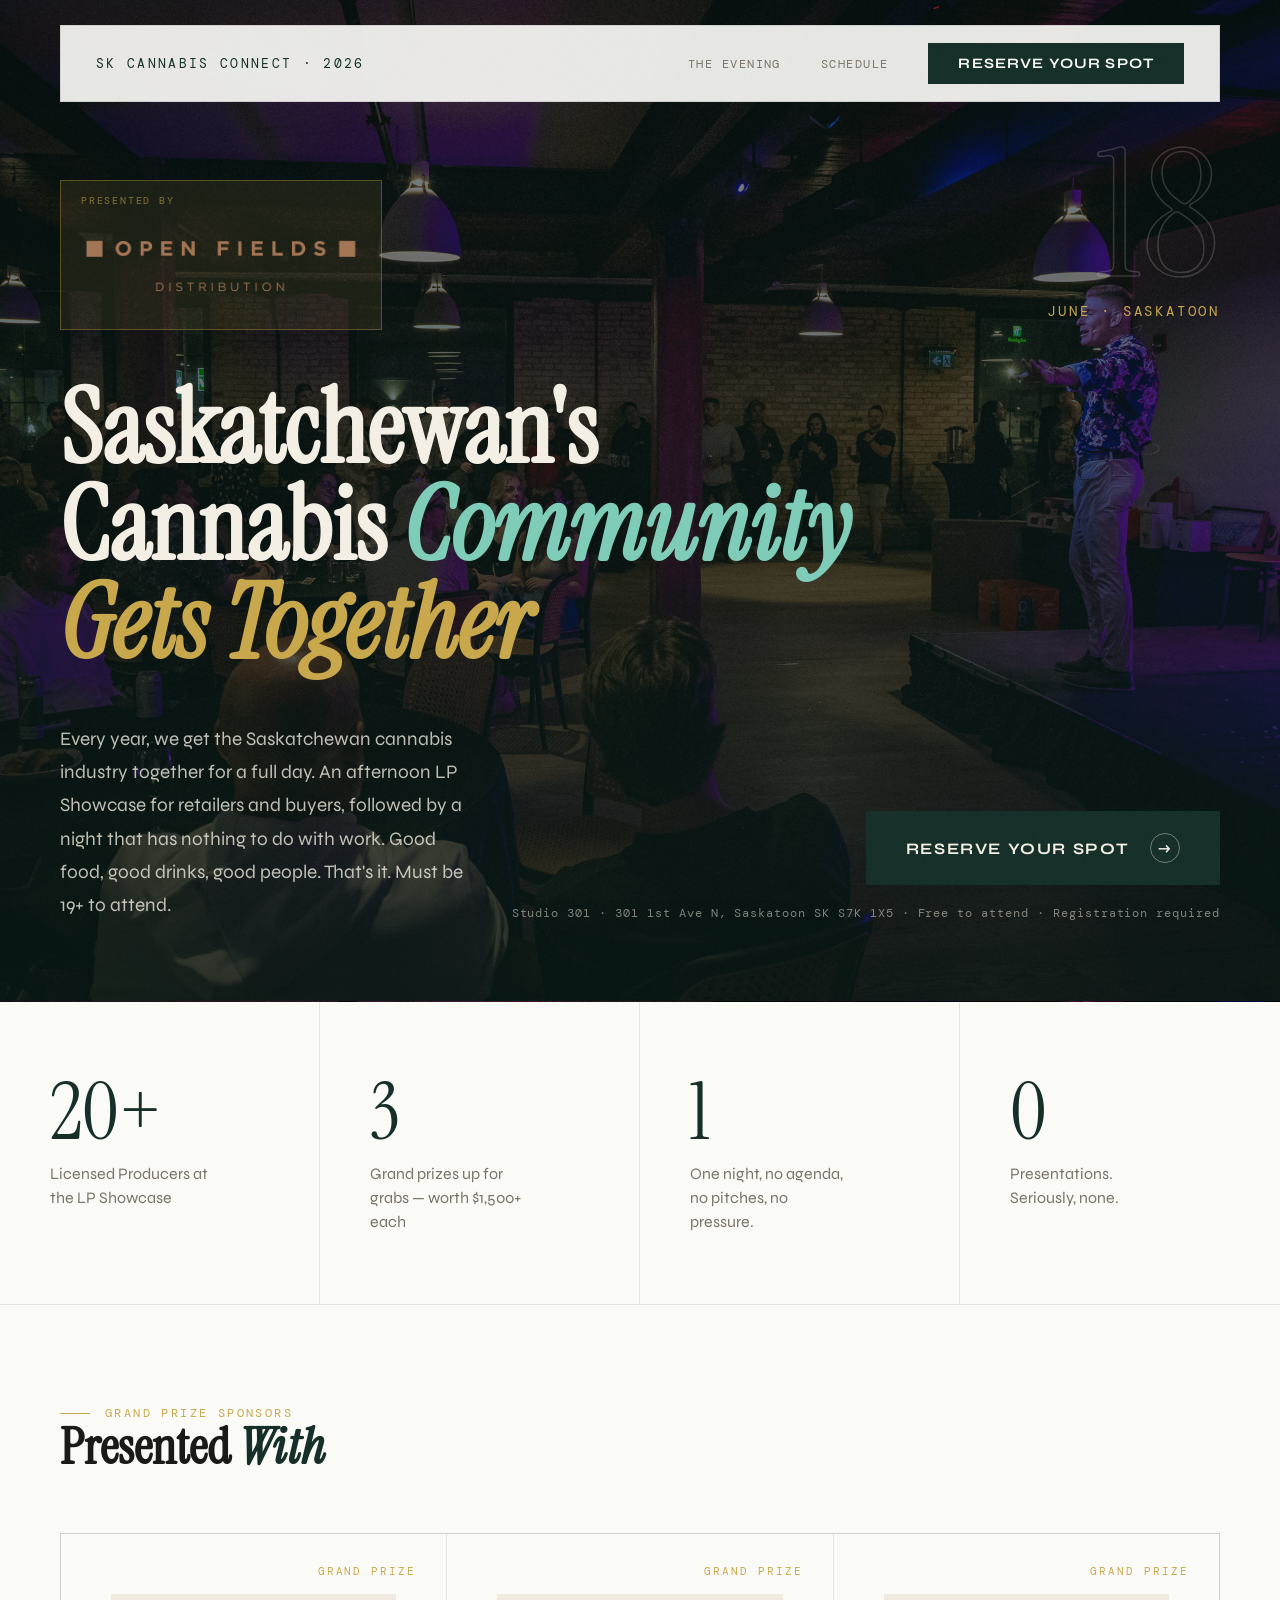
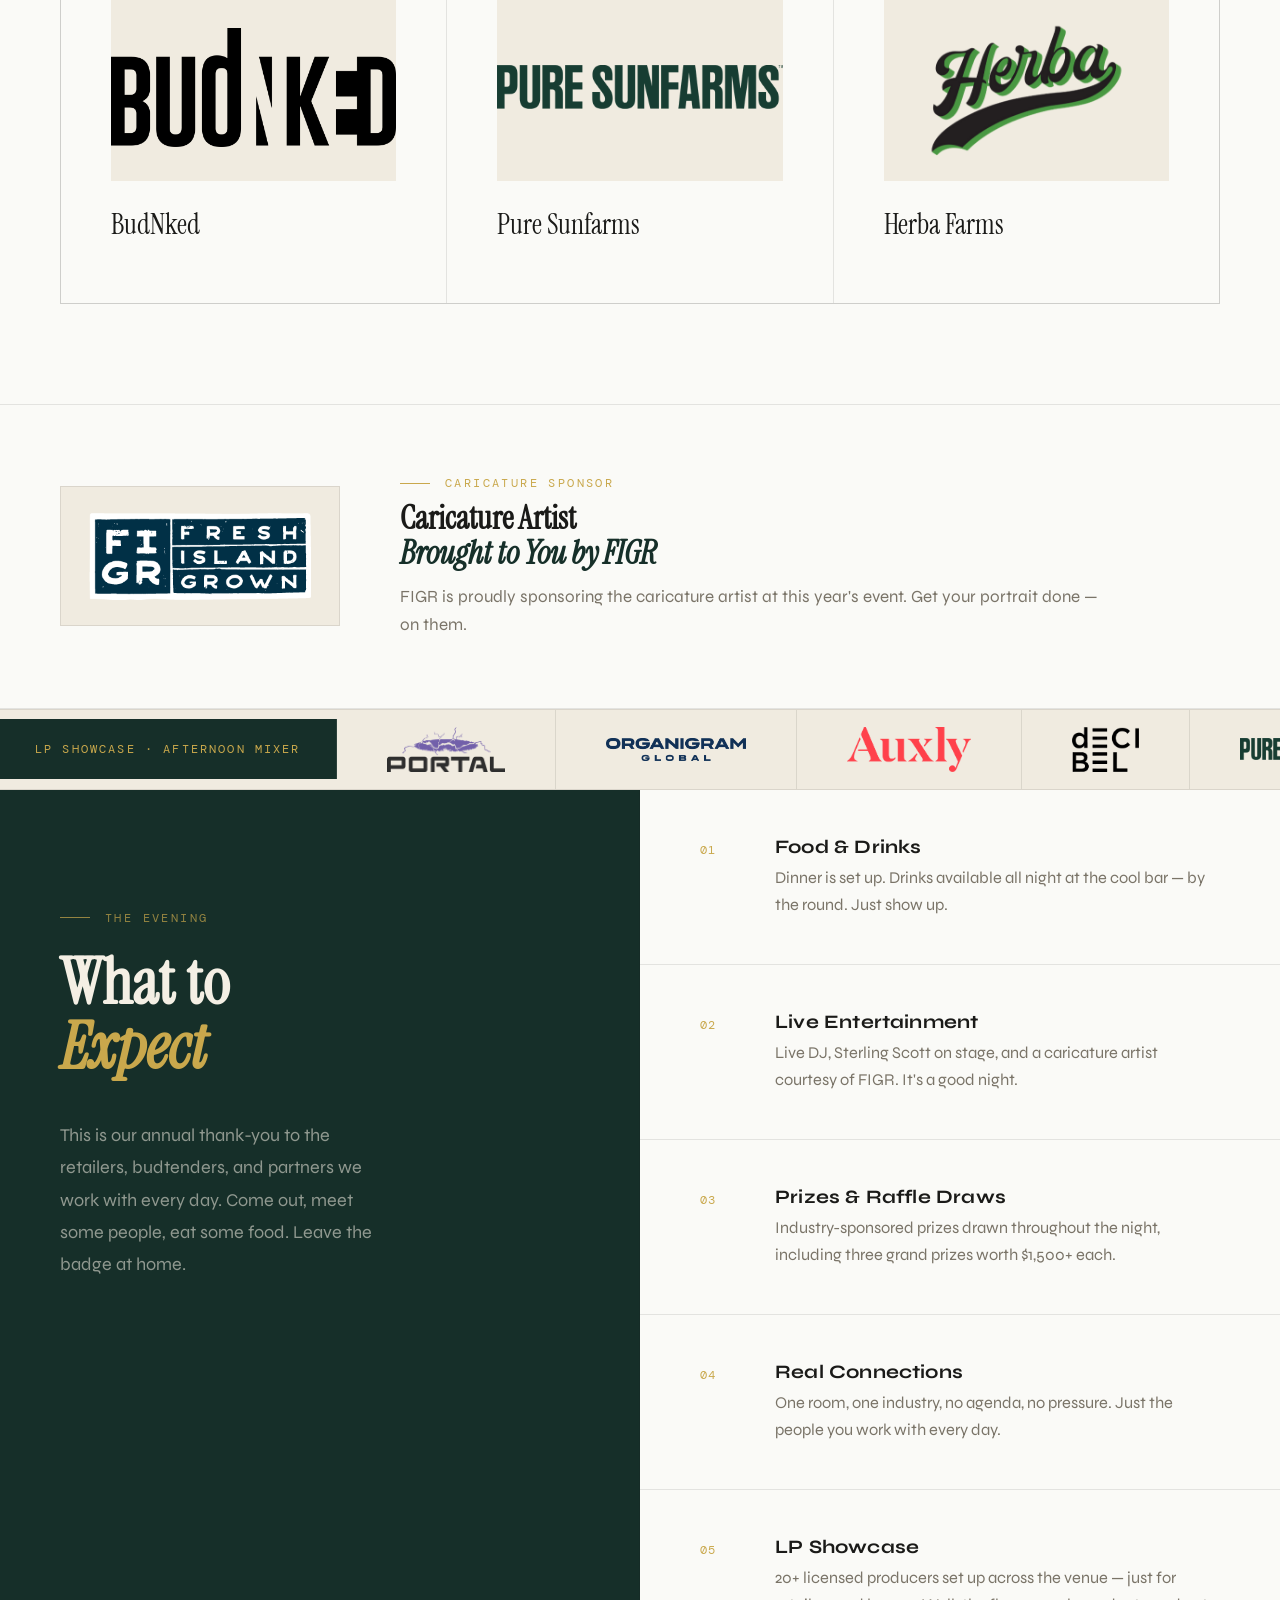
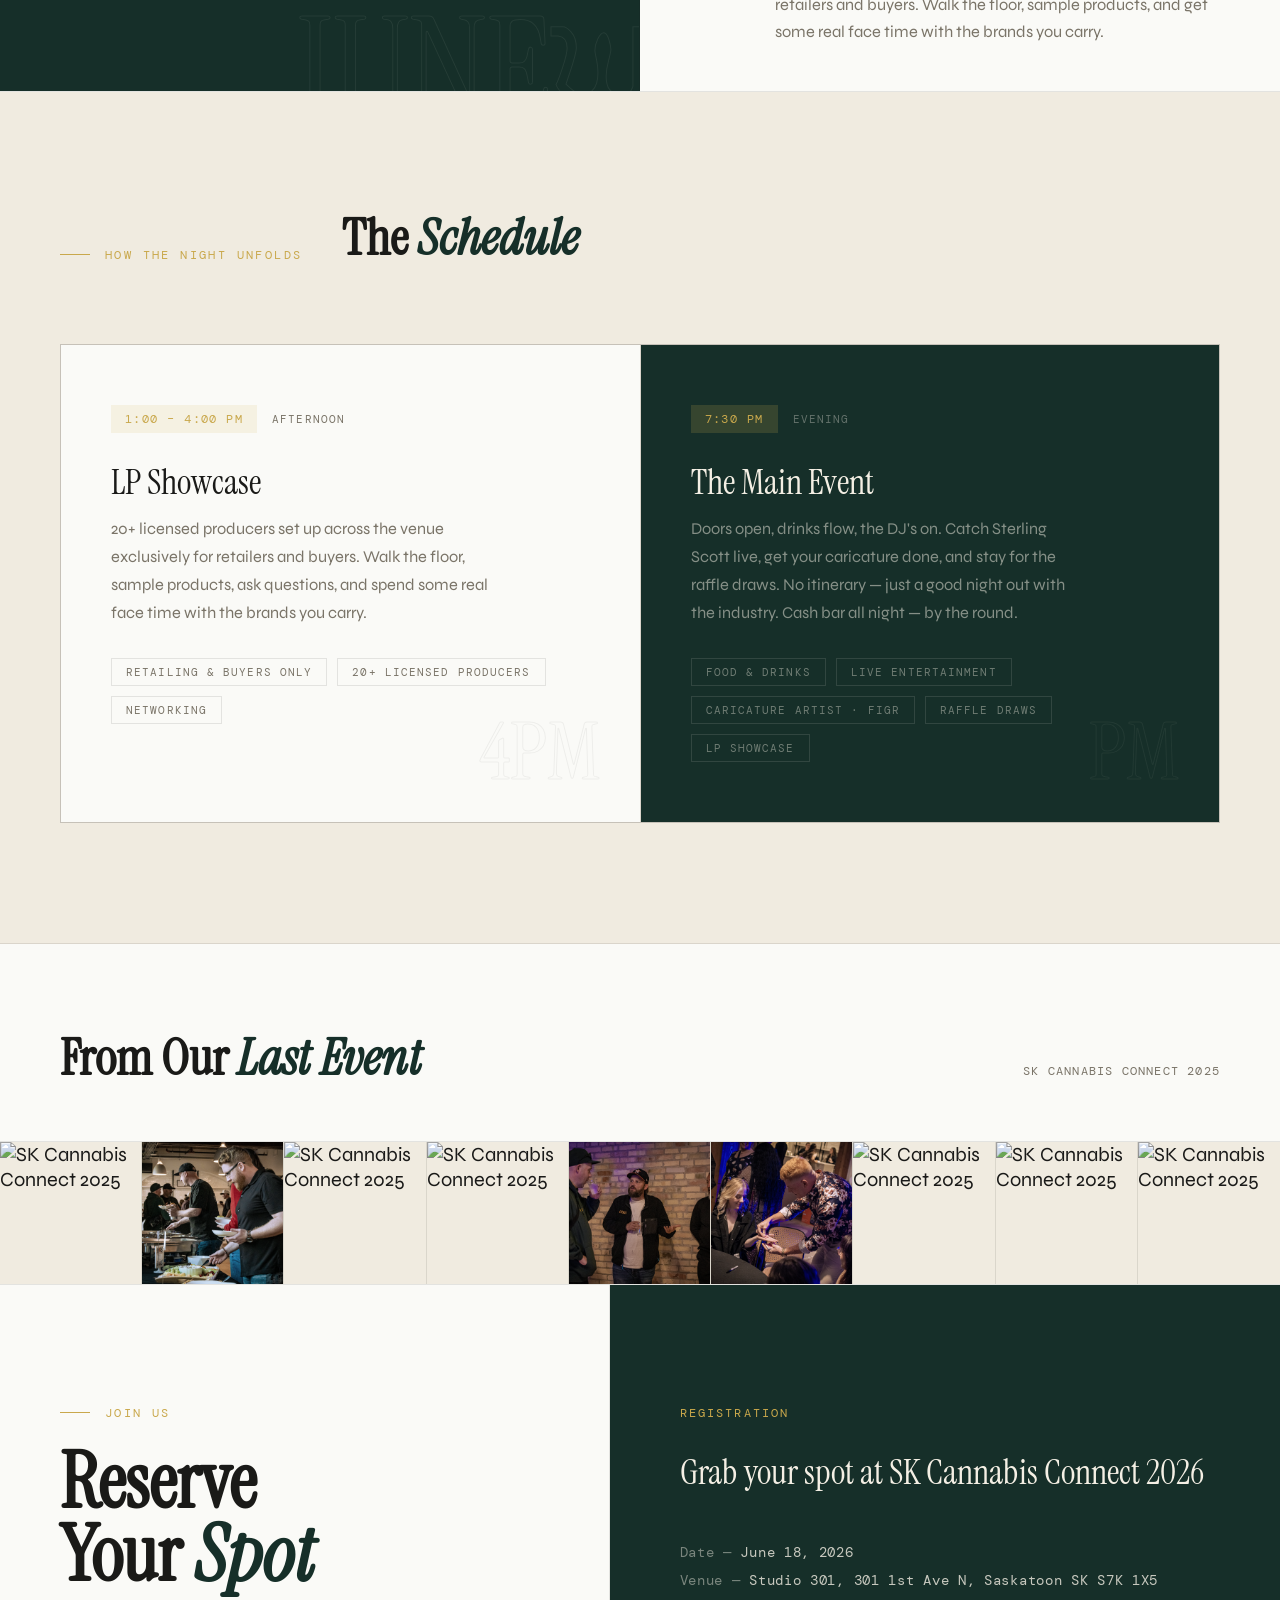
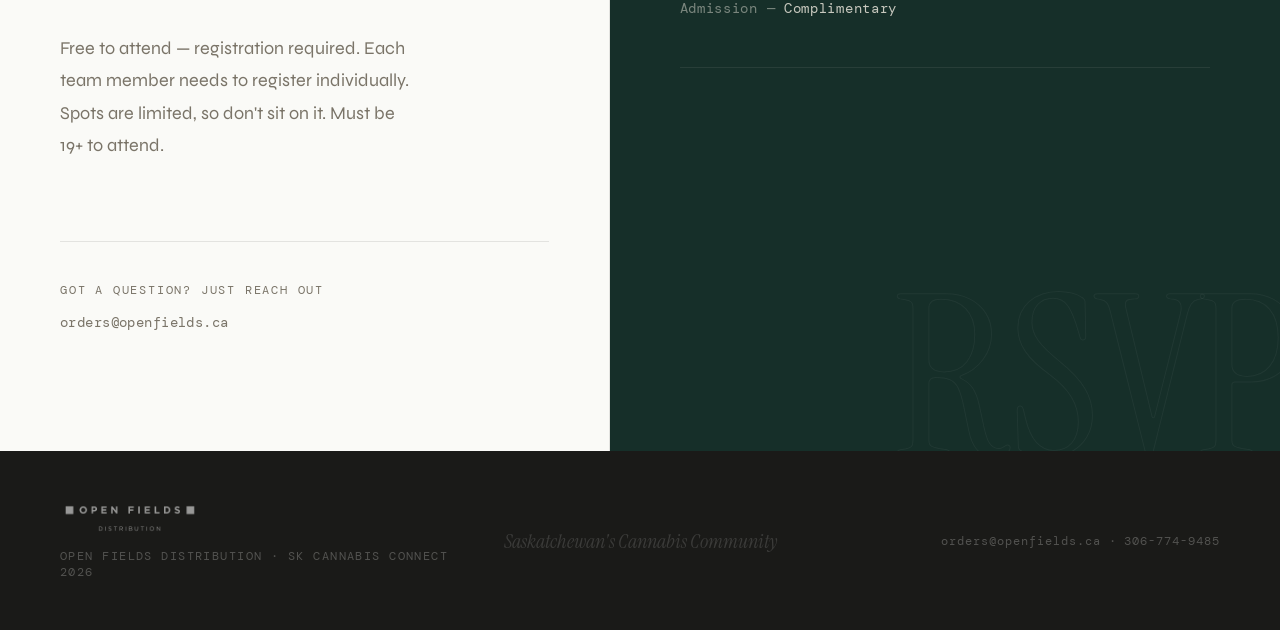
==== commit 447ef644: "Fix mobile responsiveness - reduce font scaling and oversized elements - Make root font-size respons" ====
--- a/index.html
+++ b/index.html
@@ -22,6 +22,14 @@
 
 html { scroll-behavior: smooth; font-size: 125%; }
 
+@media (max-width: 900px) {
+  html { font-size: 100%; }
+}
+
+@media (max-width: 540px) {
+  html { font-size: 87.5%; }
+}
+
 body {
   font-family: 'Syne', sans-serif;
   background: var(--warm-white);
@@ -197,13 +205,13 @@
 .hero-pill-logo {
   display: flex;
   align-items: center;
-  height: 7.5rem;
+  height: 5rem;
 }
 
 .hero-pill-logo img {
-  height: 7.5rem;
+  height: 5rem;
   width: auto;
-  max-width: 360px;
+  max-width: 280px;
   object-fit: contain;
 }
 
@@ -301,7 +309,7 @@
   display: flex;
   align-items: center;
   justify-content: center;
-  flex-shrink: 0;
+  flex-shrink: 1;
   font-family: 'DM Mono', monospace;
   font-size: 1.1rem;
   letter-spacing: 0.1em;
@@ -1079,12 +1087,42 @@
 }
 
 @media (max-width: 540px) {
+  nav { padding: 0.75rem 1rem; }
   .nav-links .nav-link { display: none; }
+
+  .hero { padding: 6rem 1.25rem 2.5rem; }
+  .hero-date-stamp { display: none; }
+  .hero-pill-logo,
+  .hero-pill-logo img { height: 3.5rem; }
+  .hero-lower { gap: 1.5rem; margin-top: 1.5rem; }
+  .hero-bottom { gap: 1.5rem; }
+
   .stats { grid-template-columns: 1fr 1fr; }
+  .stat { padding: 2rem 1.25rem; }
   .stat-num { font-size: 2.75rem; }
-  .gallery-grid { grid-template-columns: repeat(3, 1fr); }
+
+  .caricature-sponsor { padding: 2rem 1.25rem; gap: 1.5rem; }
+  .caricature-sponsor-logo-box { width: 100%; height: 5rem; }
+  .caricature-sponsor-text { min-width: unset; }
+
+  .sponsors { padding: 3rem 1.25rem; }
+  .sponsor-card { padding: 2rem 1.5rem; }
+
+  .expect-left { padding: 3rem 1.25rem; }
+  .expect-item { padding: 1.25rem 1.25rem; }
+
+  .schedule { padding: 3rem 1.25rem; }
+  .schedule-header { margin-bottom: 2rem; }
   .schedule-block { padding: 2rem 1.25rem; }
-  .rsvp-right::before { font-size: 6.4rem; }
+
+  .gallery-header { padding: 2.5rem 1.25rem 1.5rem; }
+  .gallery-grid { grid-template-columns: repeat(2, 1fr); }
+
+  .rsvp-left { padding: 3rem 1.25rem; }
+  .rsvp-right { padding: 3rem 1.25rem; }
+  .rsvp-right::before { font-size: 5rem; }
+
+  footer { padding: 2rem 1.25rem; }
 }
 </style>
 </head>
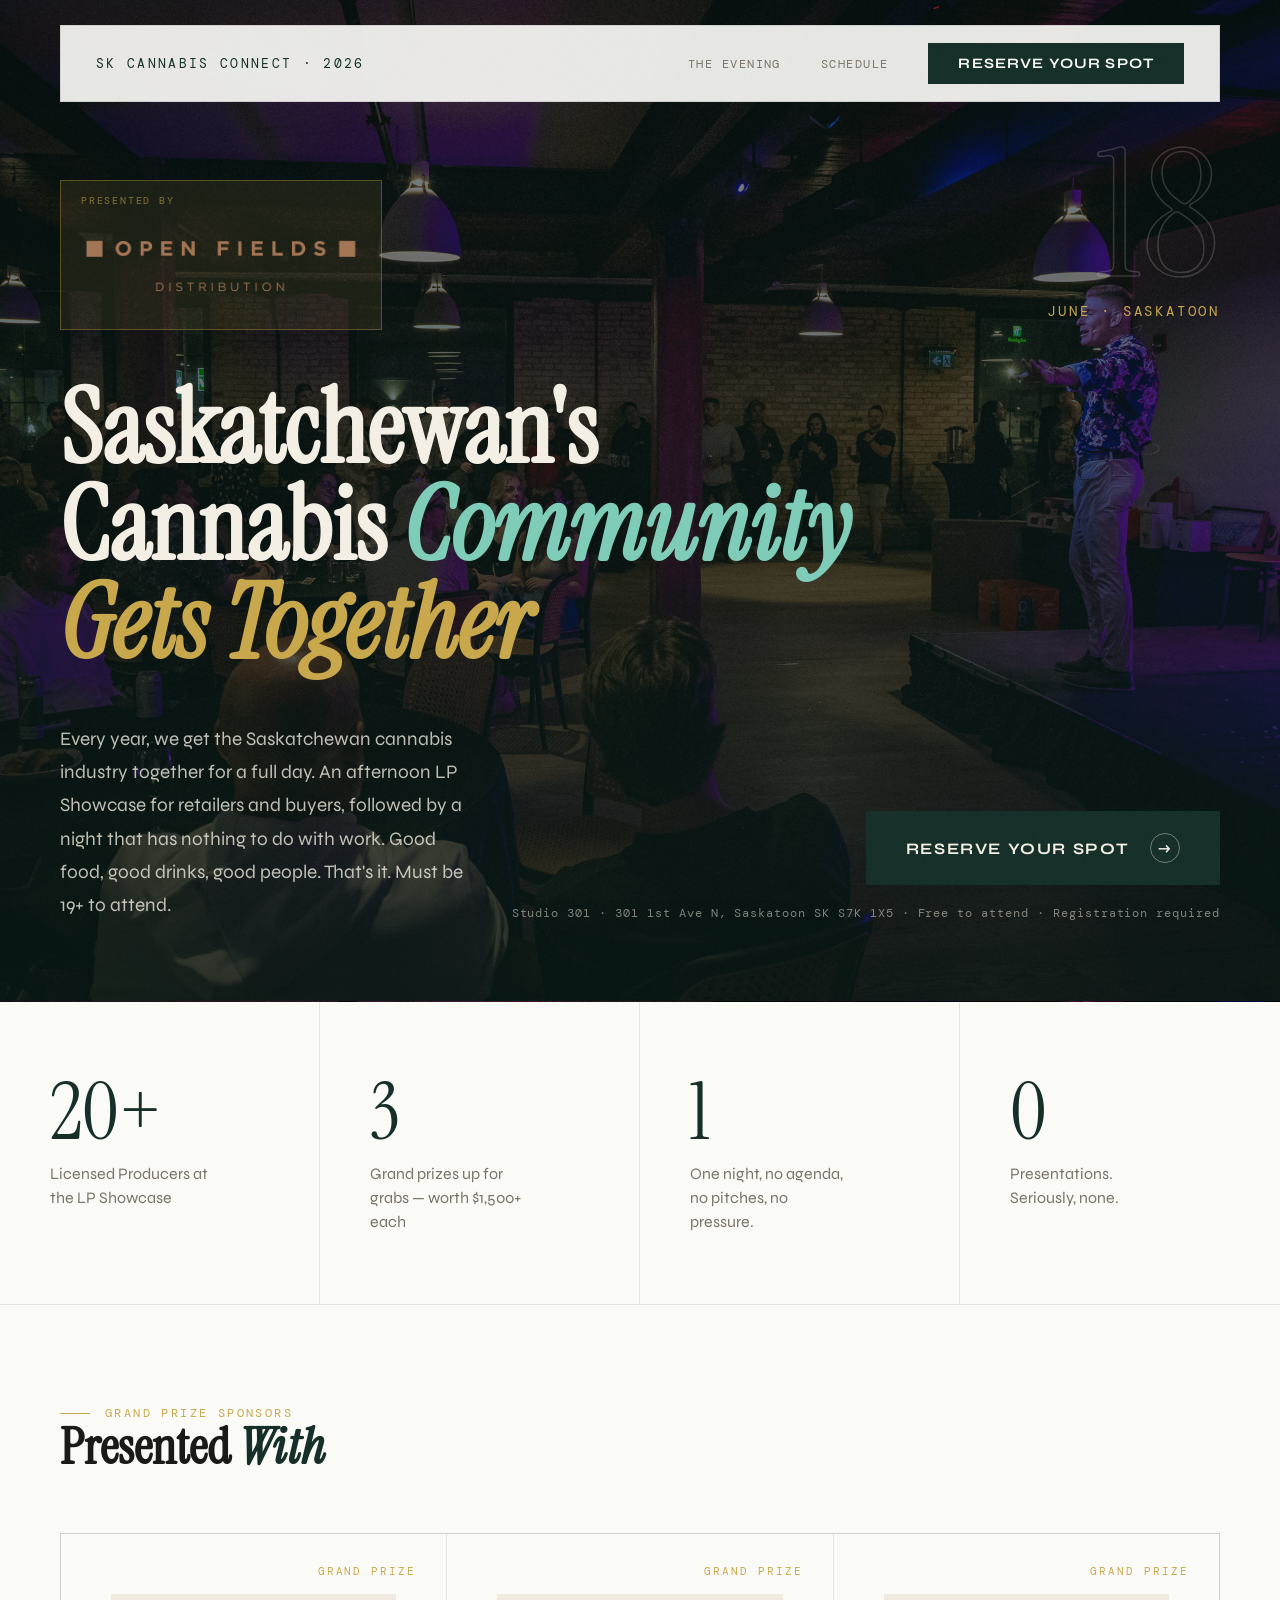
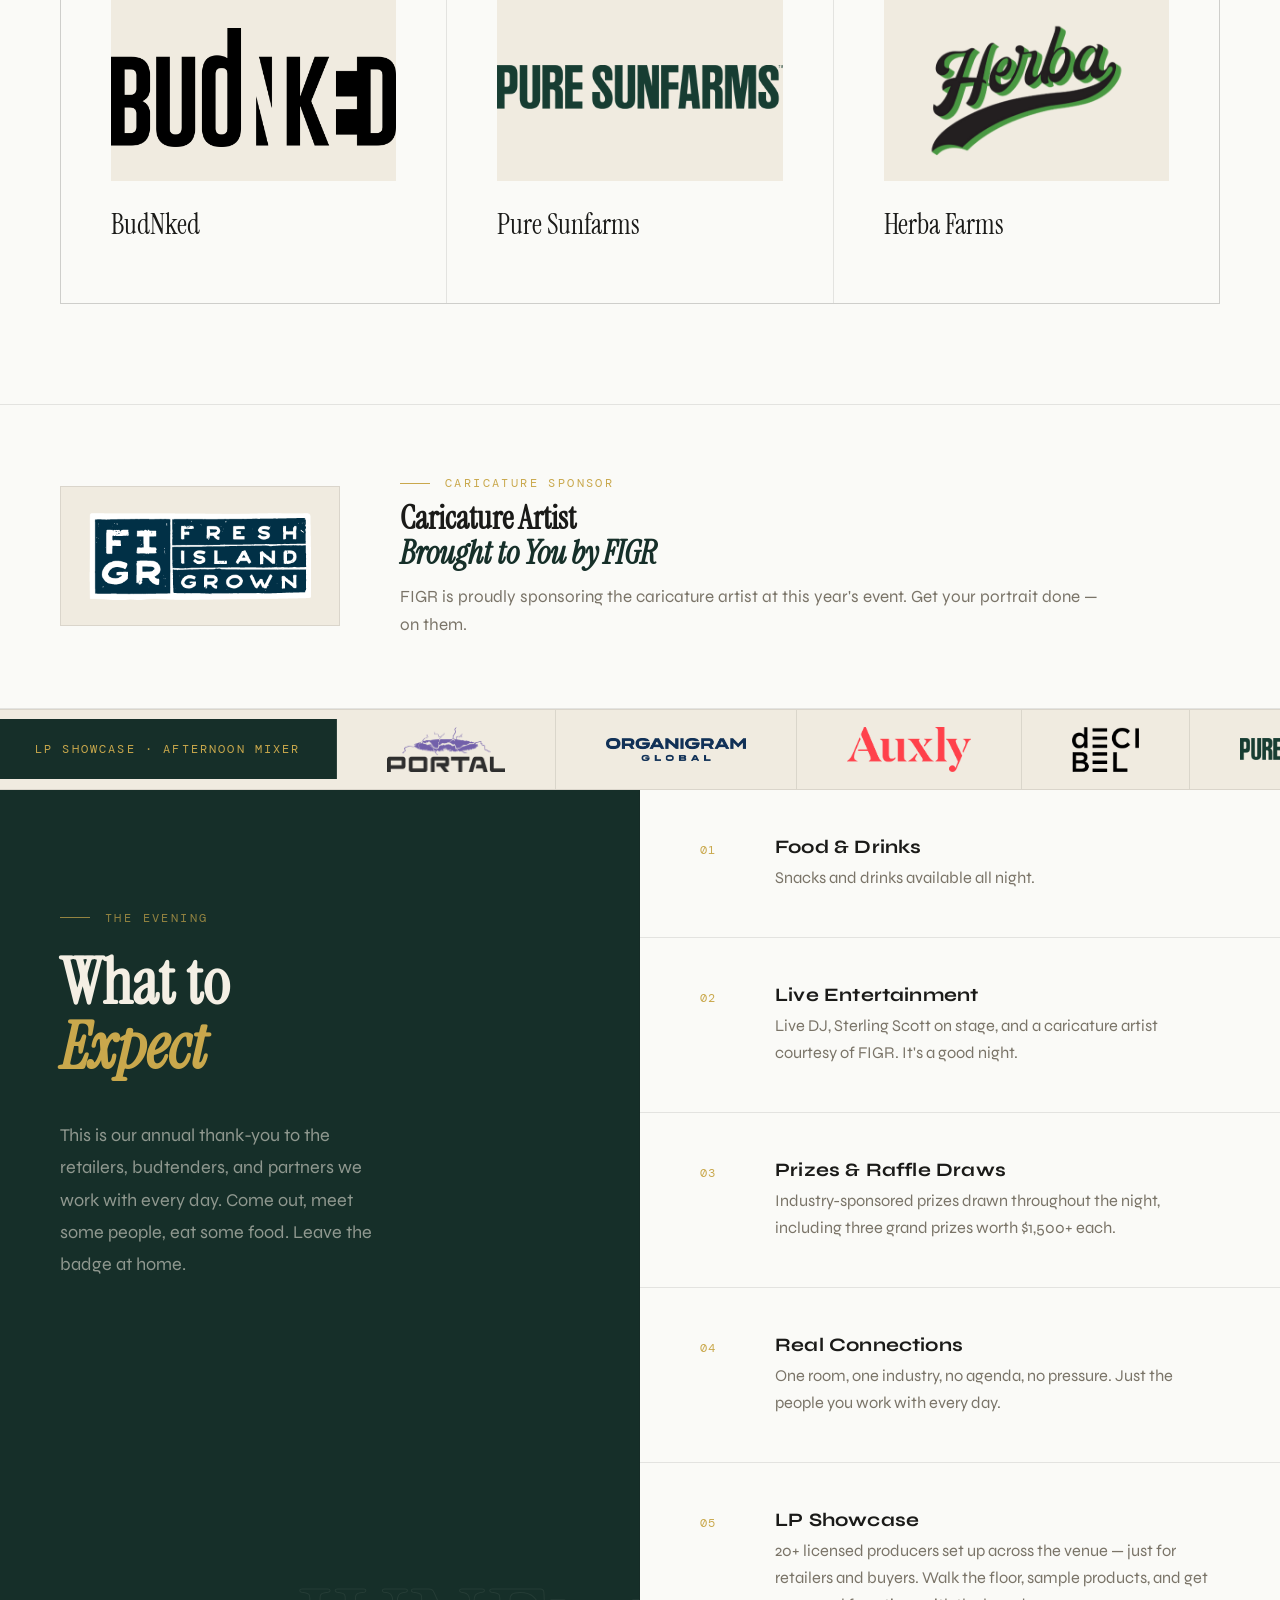
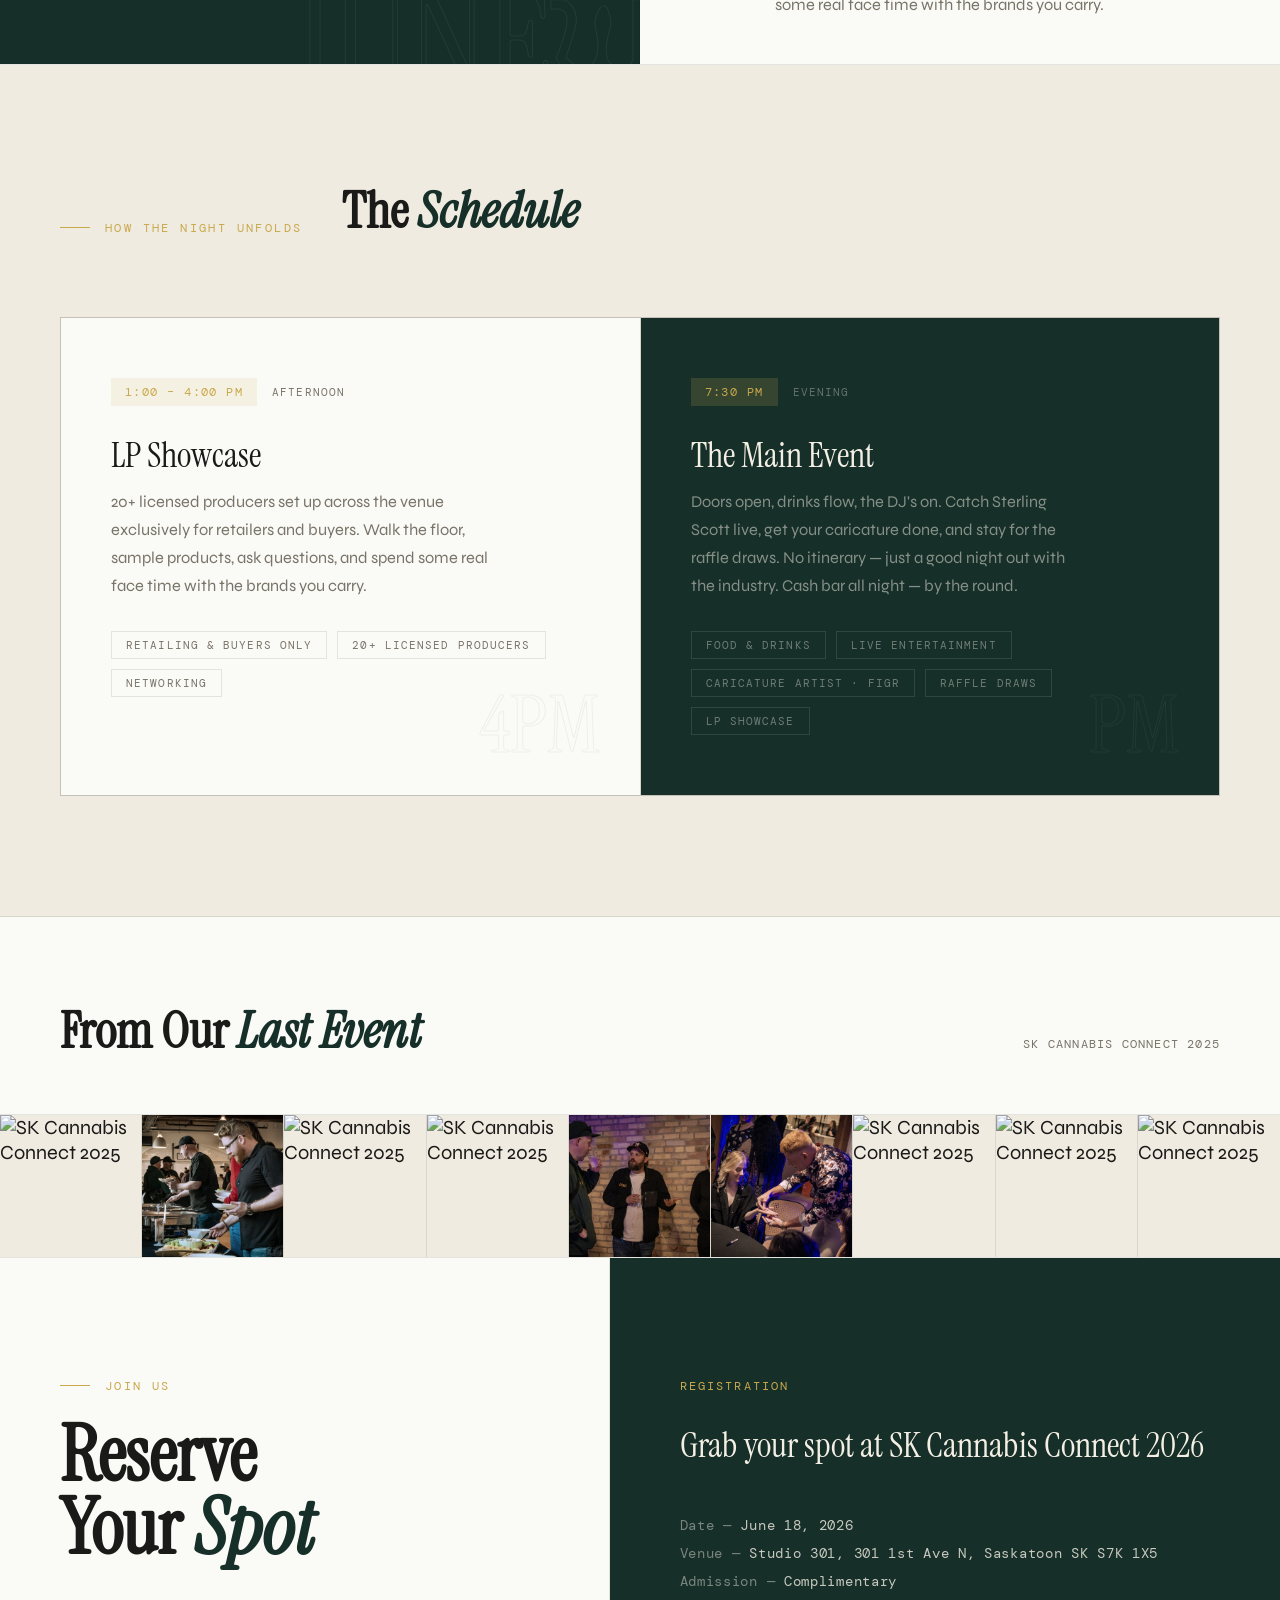
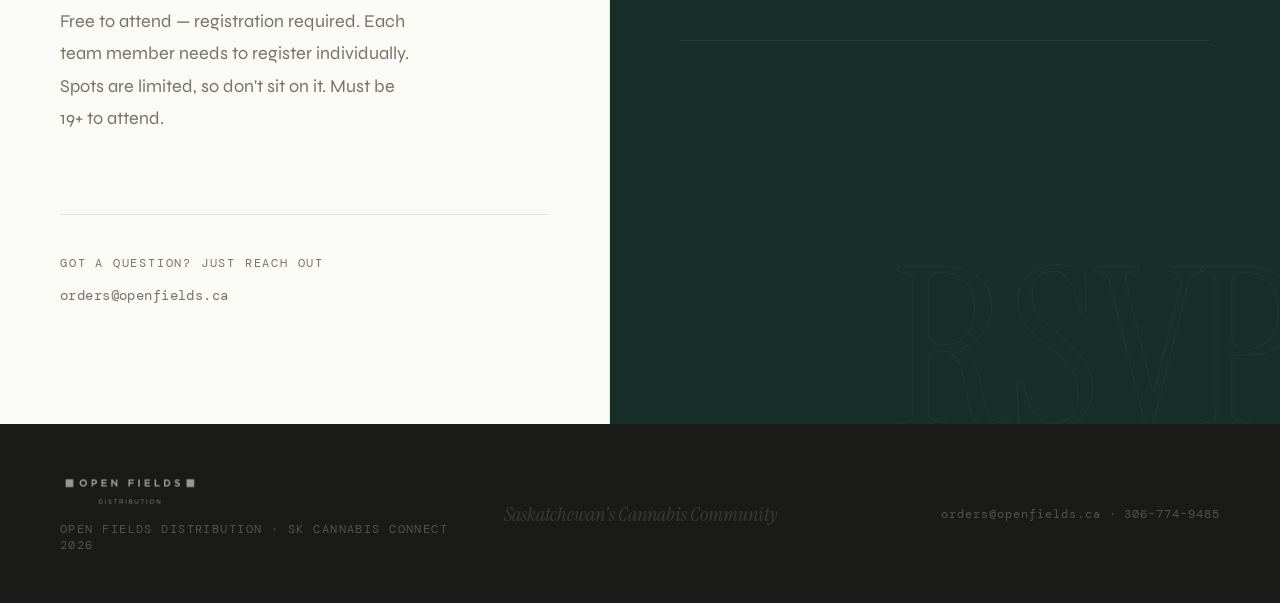
==== commit a48b8a93: "Update description for food and drinks section" ====
--- a/index.html
+++ b/index.html
@@ -1301,7 +1301,7 @@
       <div class="expect-num">01</div>
       <div>
         <div class="expect-item-title">Food &amp; Drinks</div>
-        <div class="expect-item-desc">Dinner is set up. Drinks available all night at the cool bar — by the round. Just show up.</div>
+        <div class="expect-item-desc">Snacks and drinks available all night.</div>
       </div>
     </div>
     <div class="expect-item">
@@ -1416,7 +1416,7 @@
         <div class="rsvp-meta-line">Venue — <span>Studio 301, 301 1st Ave N, Saskatoon SK S7K 1X5</span></div>
         <div class="rsvp-meta-line">Admission — <span>Complimentary</span></div>
       </div>
-      <div data-tf-live="01KKF7B3E2ZBY9781B8HMHPQX8"></div>
+      <div data-tf-live="01KM3TC8QDKENQ48FTJPQD84CC"></div>
       <script src="//embed.typeform.com/next/embed.js"></script>
     </div>
   </div>
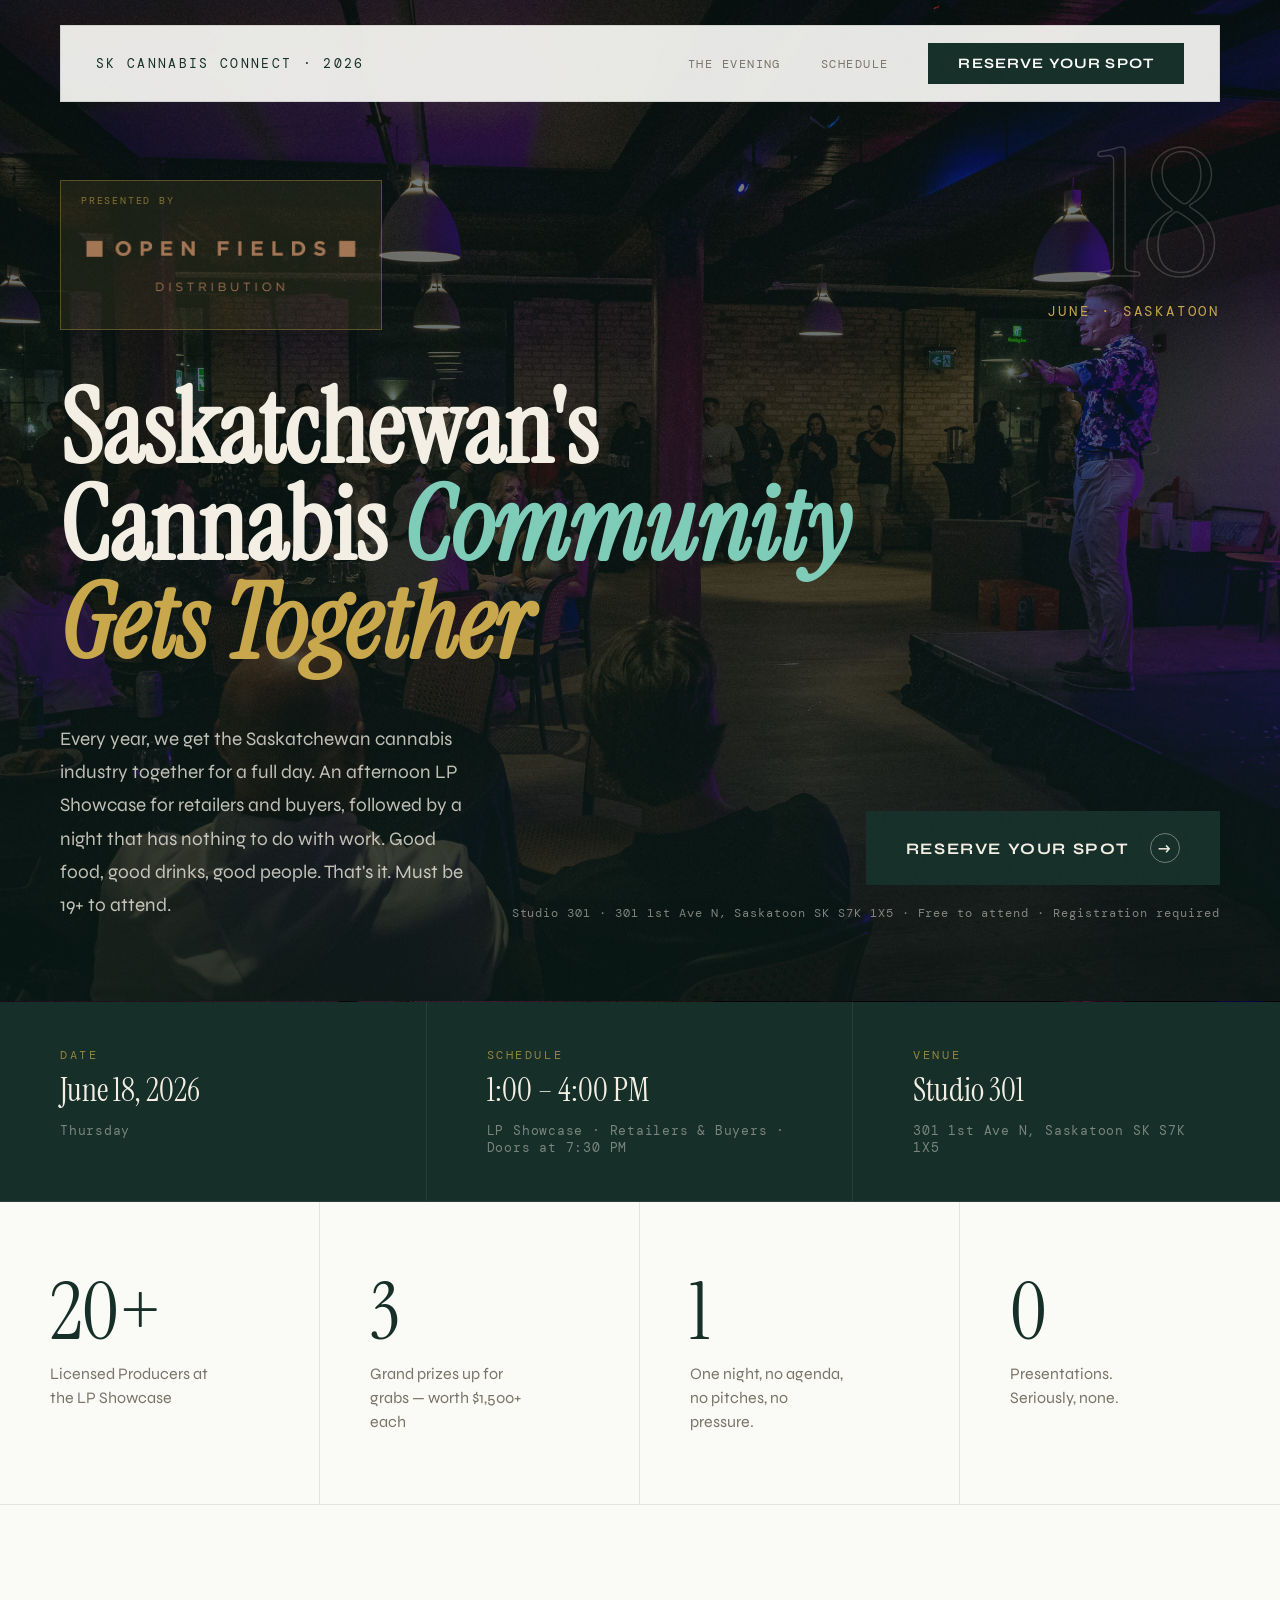
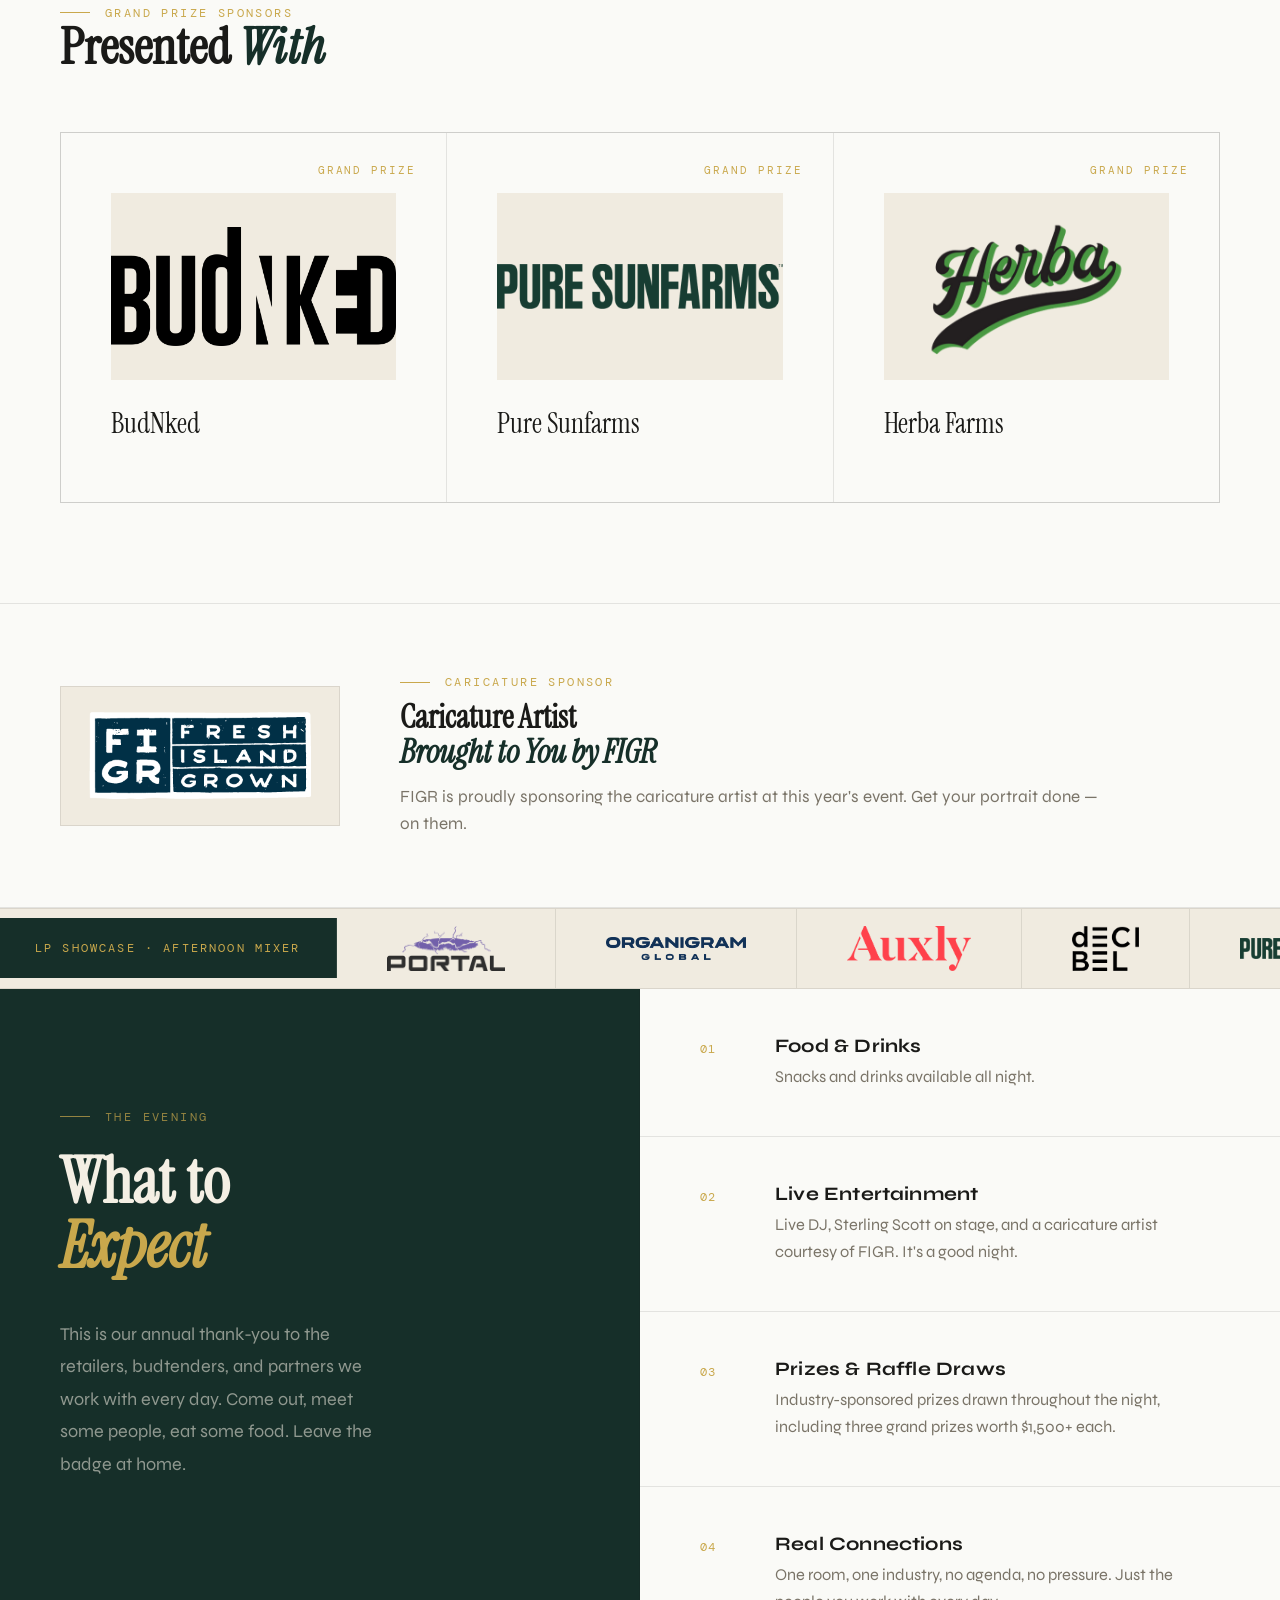
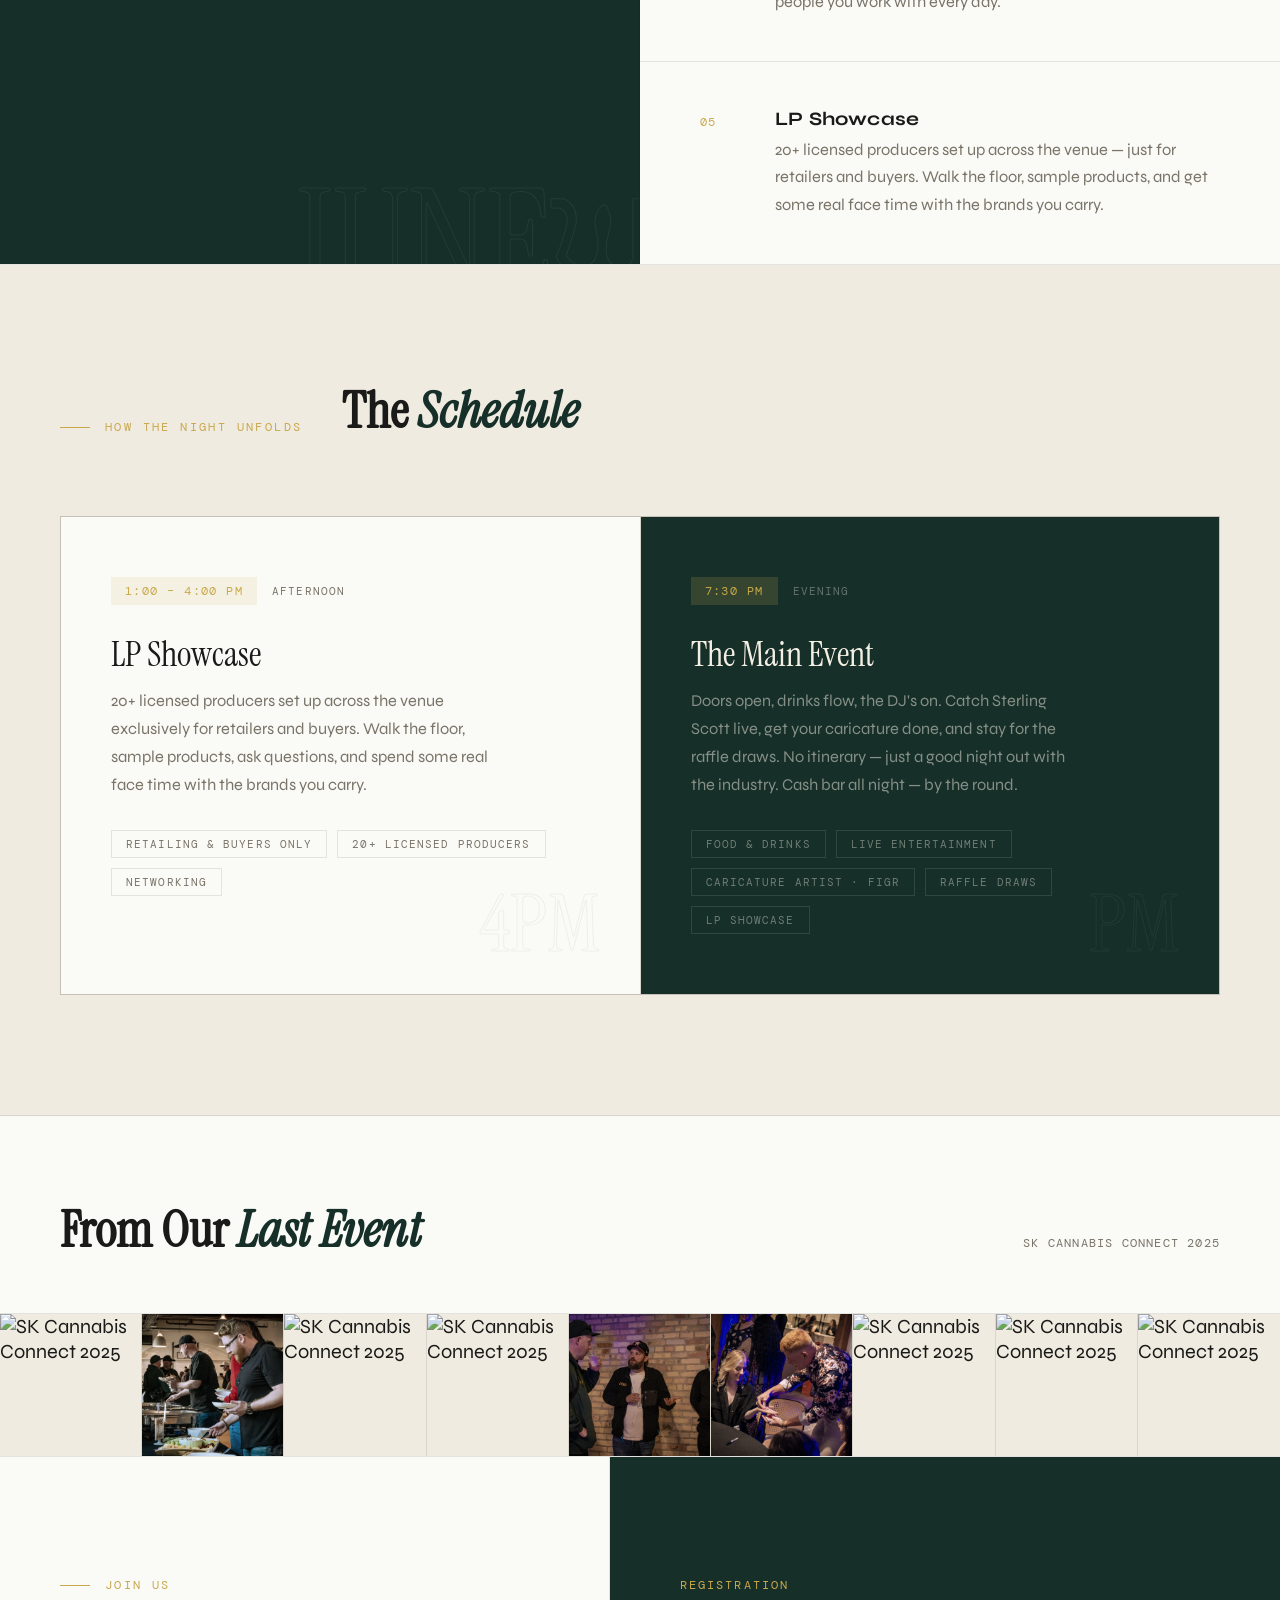
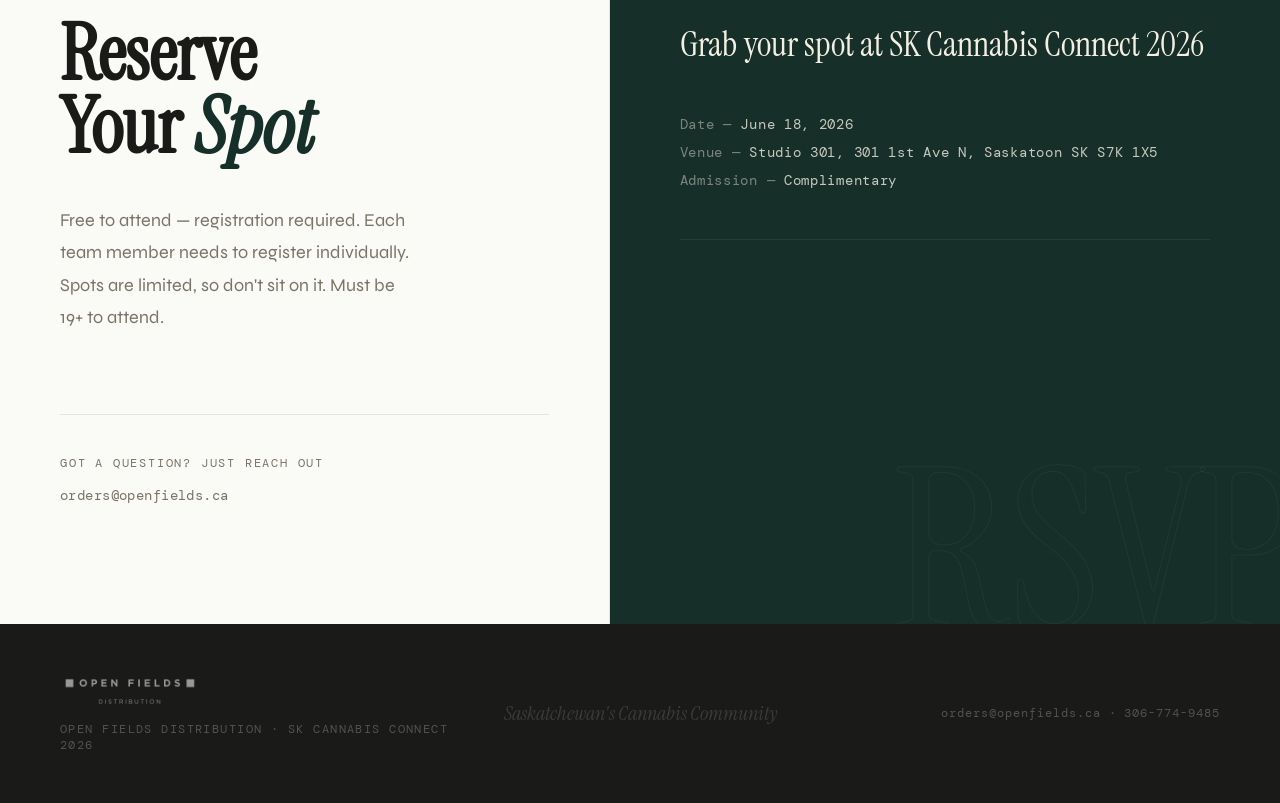
==== commit c448198c: "Add event details strip and Divvy to LP marquee - Add prominent date/time/venue strip between hero a" ====
--- a/index.html
+++ b/index.html
@@ -351,6 +351,56 @@
   max-width: 36rem;
 }
 
+/* EVENT DETAILS STRIP */
+.event-details {
+  background: var(--green);
+  border-bottom: 1px solid rgba(244,239,228,0.08);
+  display: grid;
+  grid-template-columns: repeat(3, 1fr);
+}
+
+.event-detail-cell {
+  padding: 2.25rem 3rem;
+  border-right: 1px solid rgba(244,239,228,0.08);
+  display: flex;
+  flex-direction: column;
+  gap: 0.5rem;
+}
+.event-detail-cell:last-child { border-right: none; }
+
+.event-detail-label {
+  font-family: 'DM Mono', monospace;
+  font-size: 0.58rem;
+  letter-spacing: 0.22em;
+  text-transform: uppercase;
+  color: rgba(201,168,76,0.7);
+}
+
+.event-detail-value {
+  font-family: 'Instrument Serif', serif;
+  font-size: clamp(1.3rem, 2.5vw, 1.9rem);
+  color: var(--cream);
+  line-height: 1.1;
+}
+
+.event-detail-sub {
+  font-family: 'DM Mono', monospace;
+  font-size: 0.65rem;
+  color: rgba(244,239,228,0.45);
+  letter-spacing: 0.06em;
+  margin-top: 0.15rem;
+}
+
+@media (max-width: 900px) {
+  .event-details { grid-template-columns: 1fr; }
+  .event-detail-cell { border-right: none; border-bottom: 1px solid rgba(244,239,228,0.08); padding: 1.75rem 1.5rem; }
+  .event-detail-cell:last-child { border-bottom: none; }
+}
+
+@media (max-width: 540px) {
+  .event-detail-cell { padding: 1.5rem 1.25rem; }
+}
+
 /* STATS */
 .stats {
   display: grid;
@@ -1176,6 +1226,25 @@
   </div>
 </section>
 
+
+<!-- EVENT DETAILS STRIP -->
+<div class="event-details">
+  <div class="event-detail-cell">
+    <div class="event-detail-label">Date</div>
+    <div class="event-detail-value">June 18, 2026</div>
+    <div class="event-detail-sub">Thursday</div>
+  </div>
+  <div class="event-detail-cell">
+    <div class="event-detail-label">Schedule</div>
+    <div class="event-detail-value">1:00 – 4:00 PM</div>
+    <div class="event-detail-sub">LP Showcase · Retailers &amp; Buyers · Doors at 7:30 PM</div>
+  </div>
+  <div class="event-detail-cell">
+    <div class="event-detail-label">Venue</div>
+    <div class="event-detail-value">Studio 301</div>
+    <div class="event-detail-sub">301 1st Ave N, Saskatoon SK S7K 1X5</div>
+  </div>
+</div>
 
 <!-- STATS -->
 <section class="stats">
@@ -1260,6 +1329,8 @@
         <span class="lp-name"><img src="assets/lp-logos/rubicon.png" alt="Rubicon" onerror="this.replaceWith(document.createTextNode('Rubicon'))"></span>
         <span class="lp-name"><img src="assets/lp-logos/cannara.png" alt="Cannara" onerror="this.replaceWith(document.createTextNode('Cannara'))"></span>
         <span class="lp-name"><img src="assets/lp-logos/olli.png" alt="Olli" onerror="this.replaceWith(document.createTextNode('Olli'))"></span>
+        <span class="lp-name"><img src="assets/lp-logos/sticky-greens.png" alt="Sticky Greens" onerror="this.replaceWith(document.createTextNode('Sticky Greens'))"></span>
+        <span class="lp-name"><img src="assets/lp-logos/Divvy_Logo_New Navy.png" alt="Divvy" onerror="this.replaceWith(document.createTextNode('Divvy'))"></span>
         <!-- duplicate for seamless loop -->
         <span class="lp-name"><img src="assets/lp-logos/tilray.png" alt="Tilray" onerror="this.replaceWith(document.createTextNode('Tilray'))"></span>
         <span class="lp-name"><img src="assets/lp-logos/organigram.png" alt="Organigram" onerror="this.replaceWith(document.createTextNode('Organigram'))"></span>
@@ -1282,6 +1353,8 @@
         <span class="lp-name"><img src="assets/lp-logos/rubicon.png" alt="Rubicon" onerror="this.replaceWith(document.createTextNode('Rubicon'))"></span>
         <span class="lp-name"><img src="assets/lp-logos/cannara.png" alt="Cannara" onerror="this.replaceWith(document.createTextNode('Cannara'))"></span>
         <span class="lp-name"><img src="assets/lp-logos/olli.png" alt="Olli" onerror="this.replaceWith(document.createTextNode('Olli'))"></span>
+        <span class="lp-name"><img src="assets/lp-logos/sticky-greens.png" alt="Sticky Greens" onerror="this.replaceWith(document.createTextNode('Sticky Greens'))"></span>
+        <span class="lp-name"><img src="assets/lp-logos/Divvy_Logo_New Navy.png" alt="Divvy" onerror="this.replaceWith(document.createTextNode('Divvy'))"></span>
       </div>
     </div>
   </div>
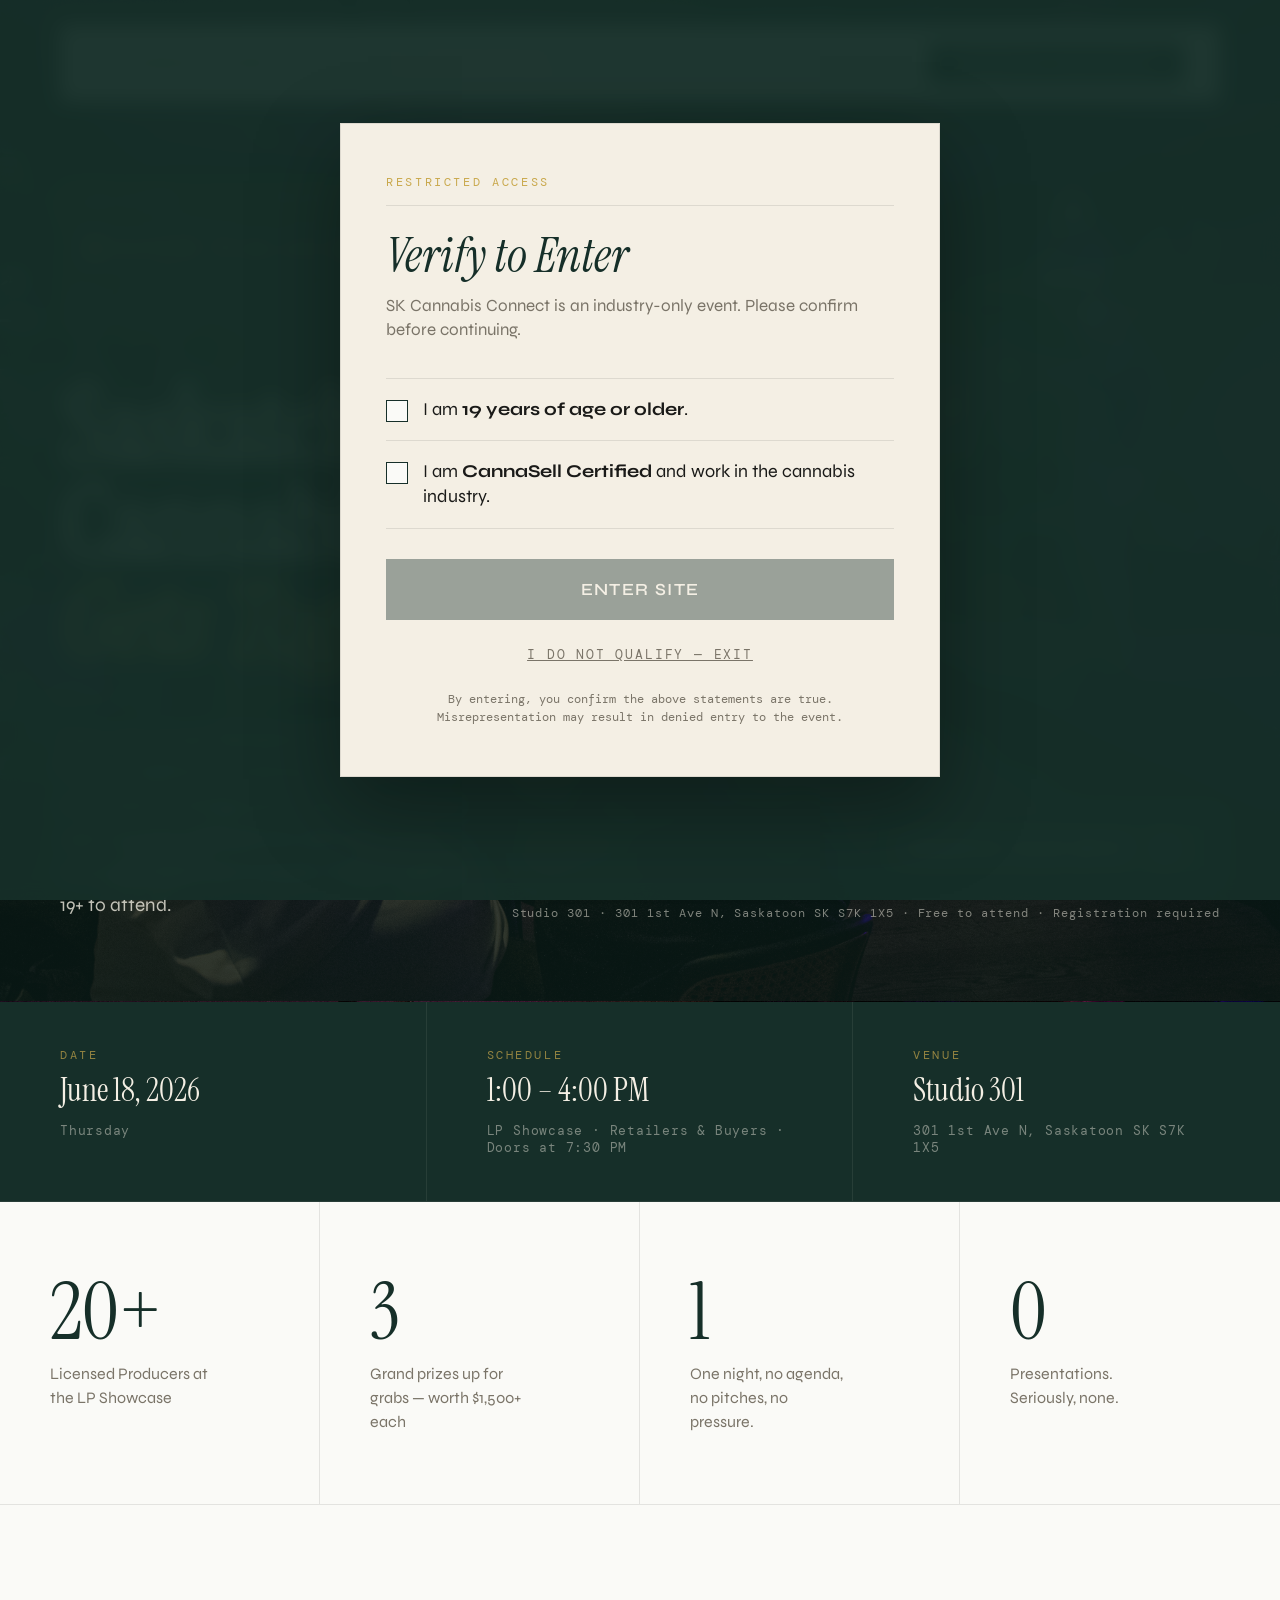
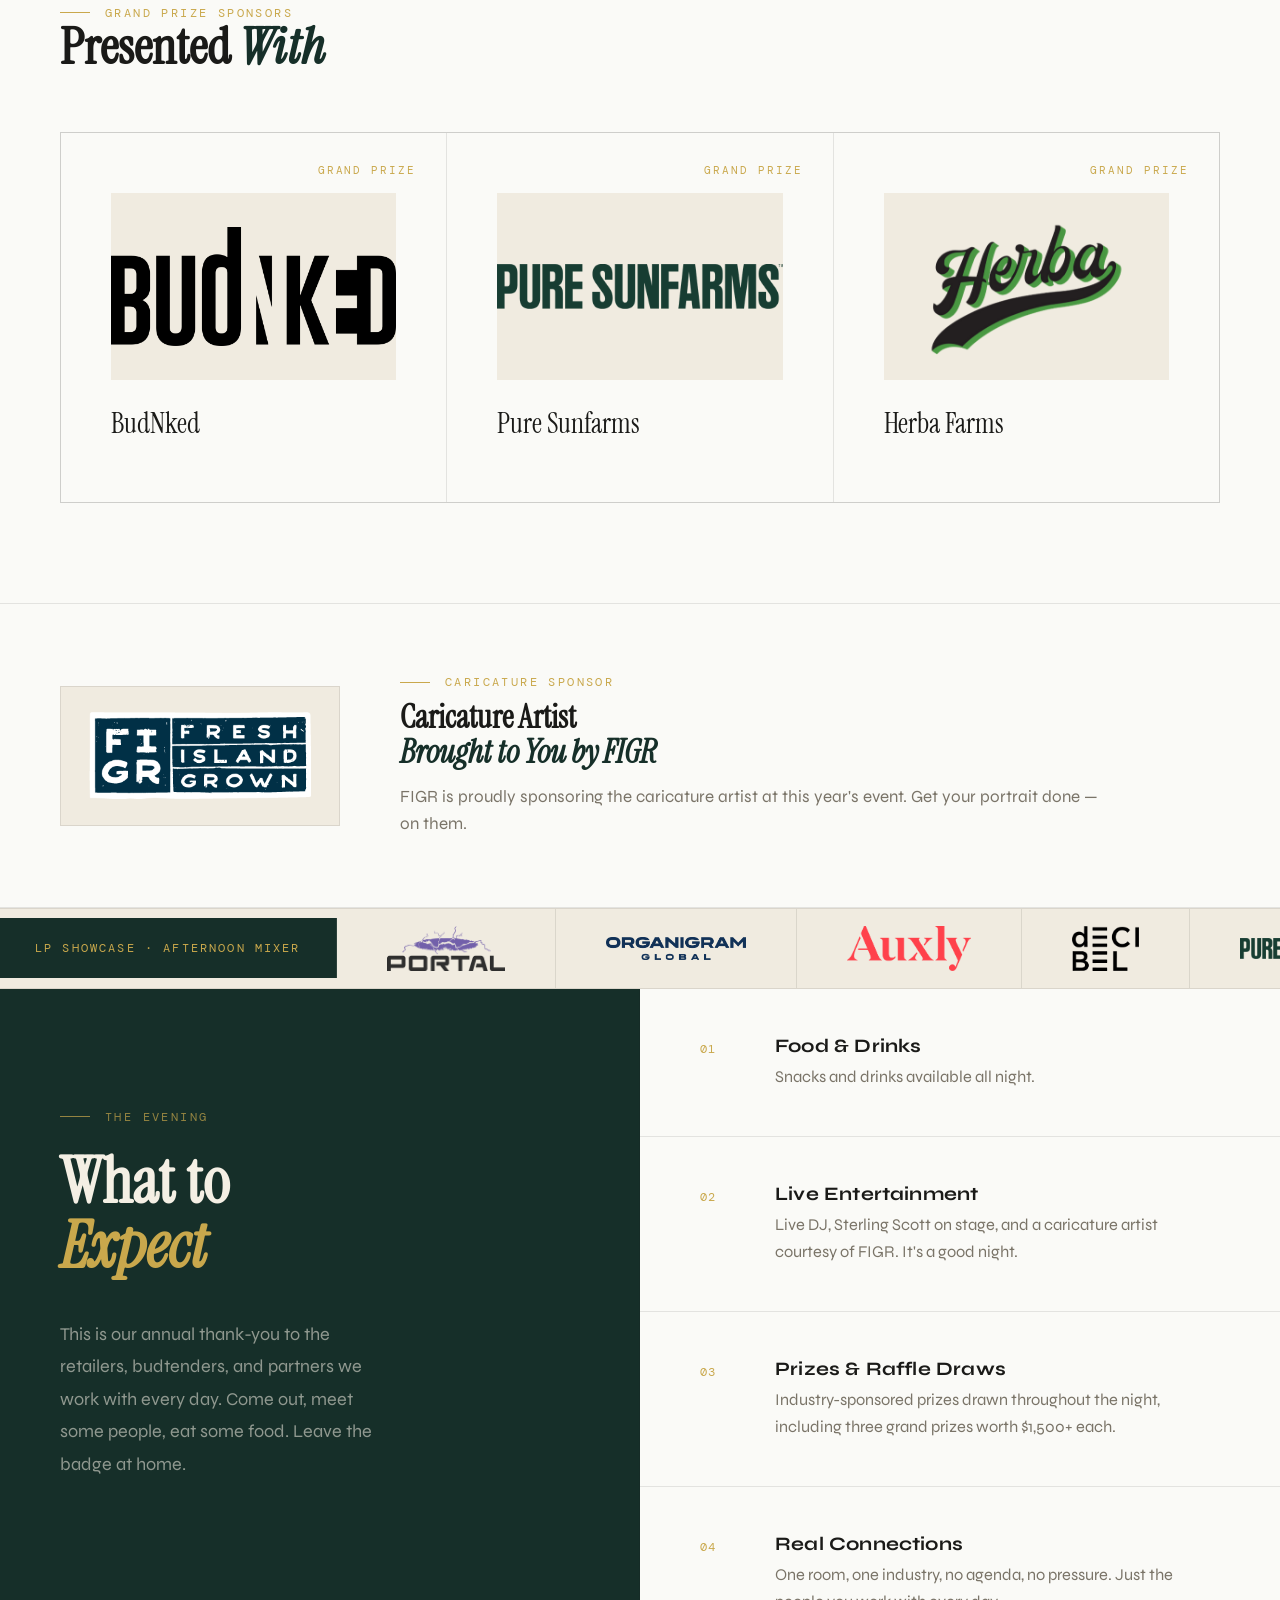
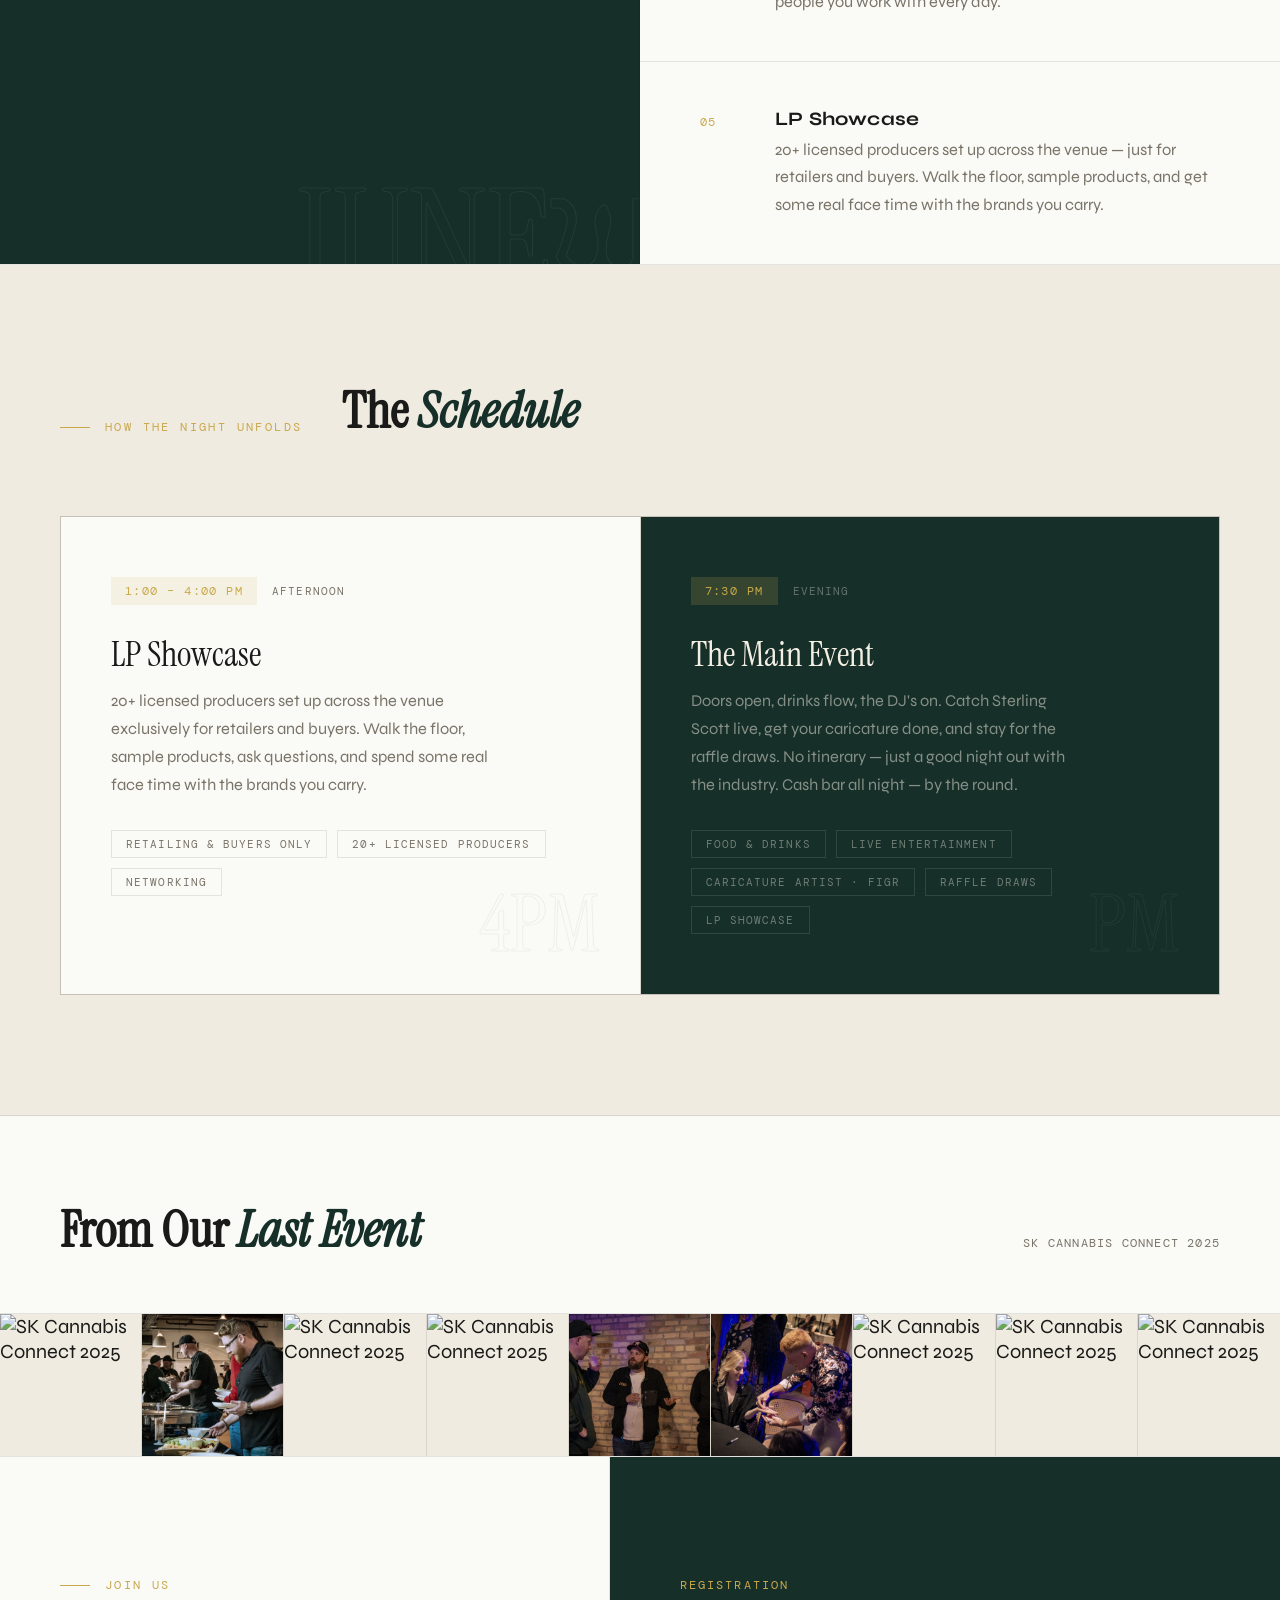
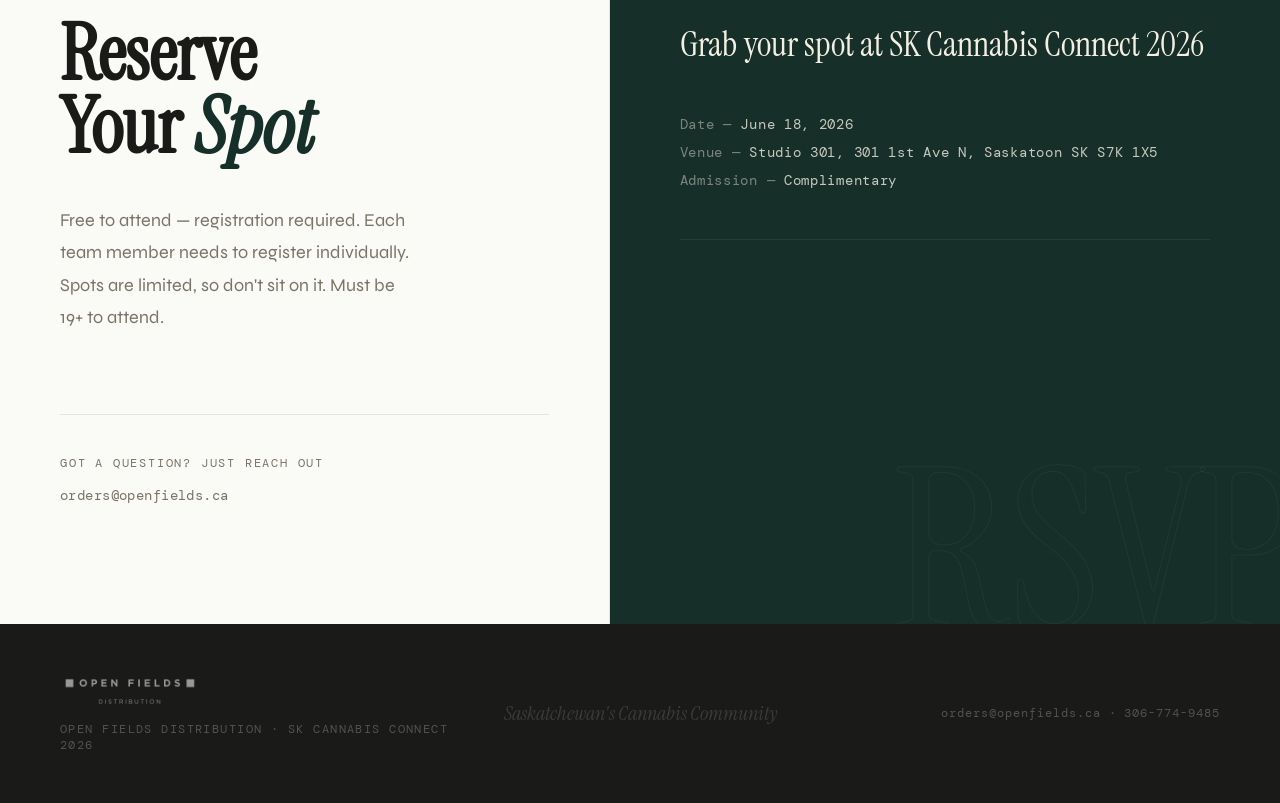
==== commit 6514700a: "Add age and CannaSell industry verification gate Full-screen modal blocks site access until visitors" ====
--- a/index.html
+++ b/index.html
@@ -1174,9 +1174,183 @@
 
   footer { padding: 2rem 1.25rem; }
 }
+
+/* VERIFICATION GATE */
+.verify-gate {
+  position: fixed;
+  inset: 0;
+  z-index: 9999;
+  display: flex;
+  align-items: center;
+  justify-content: center;
+  padding: 1.5rem;
+  background: rgba(22, 47, 41, 0.96);
+  backdrop-filter: blur(10px);
+}
+body.verify-locked { overflow: hidden; }
+.verify-gate.hidden { display: none; }
+
+.verify-card {
+  width: 100%;
+  max-width: 30rem;
+  background: var(--cream);
+  border: 1px solid var(--border);
+  padding: 2.5rem 2.25rem;
+  position: relative;
+  box-shadow: 0 30px 80px rgba(0,0,0,0.35);
+}
+
+.verify-stamp {
+  font-family: 'DM Mono', monospace;
+  font-size: 0.6rem;
+  letter-spacing: 0.22em;
+  text-transform: uppercase;
+  color: var(--gold);
+  padding-bottom: 0.75rem;
+  border-bottom: 1px solid var(--border);
+  margin-bottom: 1.25rem;
+}
+
+.verify-title {
+  font-family: 'Instrument Serif', serif;
+  font-style: italic;
+  font-weight: 400;
+  font-size: 2.4rem;
+  line-height: 1.05;
+  color: var(--green);
+  margin-bottom: 0.6rem;
+}
+
+.verify-sub {
+  font-family: 'Syne', sans-serif;
+  font-size: 0.85rem;
+  color: var(--muted);
+  margin-bottom: 1.75rem;
+  line-height: 1.45;
+}
+
+.verify-check {
+  display: flex;
+  align-items: flex-start;
+  gap: 0.75rem;
+  padding: 0.9rem 0;
+  cursor: pointer;
+  border-top: 1px solid var(--border);
+}
+.verify-check:last-of-type { border-bottom: 1px solid var(--border); margin-bottom: 1.5rem; }
+
+.verify-check input { position: absolute; opacity: 0; pointer-events: none; }
+
+.verify-box {
+  flex: 0 0 1.1rem;
+  width: 1.1rem;
+  height: 1.1rem;
+  margin-top: 0.15rem;
+  border: 1.5px solid var(--green);
+  background: var(--warm-white);
+  position: relative;
+  transition: background 0.15s;
+}
+.verify-check input:checked + .verify-box {
+  background: var(--green);
+}
+.verify-check input:checked + .verify-box::after {
+  content: '';
+  position: absolute;
+  left: 0.28rem;
+  top: 0.05rem;
+  width: 0.3rem;
+  height: 0.6rem;
+  border: solid var(--gold);
+  border-width: 0 2px 2px 0;
+  transform: rotate(45deg);
+}
+.verify-check input:focus-visible + .verify-box {
+  outline: 2px solid var(--gold);
+  outline-offset: 2px;
+}
+
+.verify-label {
+  font-family: 'Syne', sans-serif;
+  font-size: 0.9rem;
+  color: var(--ink);
+  line-height: 1.4;
+}
+.verify-label strong { font-weight: 700; }
+
+.verify-btn {
+  width: 100%;
+  font-family: 'Syne', sans-serif;
+  font-weight: 600;
+  font-size: 0.85rem;
+  letter-spacing: 0.08em;
+  text-transform: uppercase;
+  color: var(--cream);
+  background: var(--green);
+  border: none;
+  padding: 1rem 1.25rem;
+  cursor: pointer;
+  transition: background 0.2s, opacity 0.2s;
+}
+.verify-btn:hover:not(:disabled) { background: #0f2520; }
+.verify-btn:disabled { opacity: 0.4; cursor: not-allowed; }
+
+.verify-deny {
+  text-align: center;
+  margin-top: 1rem;
+}
+.verify-deny a {
+  font-family: 'DM Mono', monospace;
+  font-size: 0.65rem;
+  letter-spacing: 0.14em;
+  text-transform: uppercase;
+  color: var(--muted);
+  text-decoration: underline;
+}
+.verify-deny a:hover { color: var(--ink); }
+
+.verify-fine {
+  font-family: 'DM Mono', monospace;
+  font-size: 0.6rem;
+  line-height: 1.5;
+  color: var(--muted);
+  margin-top: 1.25rem;
+  text-align: center;
+}
+
+@media (max-width: 540px) {
+  .verify-card { padding: 2rem 1.5rem; }
+  .verify-title { font-size: 2rem; }
+}
+
 </style>
 </head>
 <body>
+
+<!-- AGE & INDUSTRY VERIFICATION GATE -->
+<div id="verify-gate" class="verify-gate" role="dialog" aria-modal="true" aria-labelledby="verify-title">
+  <div class="verify-card">
+    <div class="verify-stamp">Restricted Access</div>
+    <h2 id="verify-title" class="verify-title">Verify to Enter</h2>
+    <p class="verify-sub">SK Cannabis Connect is an industry-only event. Please confirm before continuing.</p>
+
+    <label class="verify-check">
+      <input type="checkbox" id="verify-age">
+      <span class="verify-box" aria-hidden="true"></span>
+      <span class="verify-label">I am <strong>19 years of age or older</strong>.</span>
+    </label>
+
+    <label class="verify-check">
+      <input type="checkbox" id="verify-cannasell">
+      <span class="verify-box" aria-hidden="true"></span>
+      <span class="verify-label">I am <strong>CannaSell Certified</strong> and work in the cannabis industry.</span>
+    </label>
+
+    <button type="button" id="verify-enter" class="verify-btn" disabled>Enter Site</button>
+    <p class="verify-deny"><a href="https://www.google.com" id="verify-exit">I do not qualify — exit</a></p>
+    <p class="verify-fine">By entering, you confirm the above statements are true. Misrepresentation may result in denied entry to the event.</p>
+  </div>
+</div>
 
 <!-- NAV -->
 <nav>
@@ -1507,5 +1681,41 @@
   </div>
 </footer>
 
+<script>
+(function() {
+  var gate = document.getElementById('verify-gate');
+  var ageBox = document.getElementById('verify-age');
+  var csBox = document.getElementById('verify-cannasell');
+  var btn = document.getElementById('verify-enter');
+  var exitLink = document.getElementById('verify-exit');
+  var STORAGE_KEY = 'skcc-verified-2026';
+
+  if (sessionStorage.getItem(STORAGE_KEY) === 'yes') {
+    gate.classList.add('hidden');
+    return;
+  }
+
+  document.body.classList.add('verify-locked');
+
+  function update() {
+    btn.disabled = !(ageBox.checked && csBox.checked);
+  }
+  ageBox.addEventListener('change', update);
+  csBox.addEventListener('change', update);
+
+  btn.addEventListener('click', function() {
+    if (btn.disabled) return;
+    sessionStorage.setItem(STORAGE_KEY, 'yes');
+    gate.classList.add('hidden');
+    document.body.classList.remove('verify-locked');
+  });
+
+  exitLink.addEventListener('click', function(e) {
+    e.preventDefault();
+    window.location.href = 'https://www.google.com';
+  });
+})();
+</script>
+
 </body>
 </html>
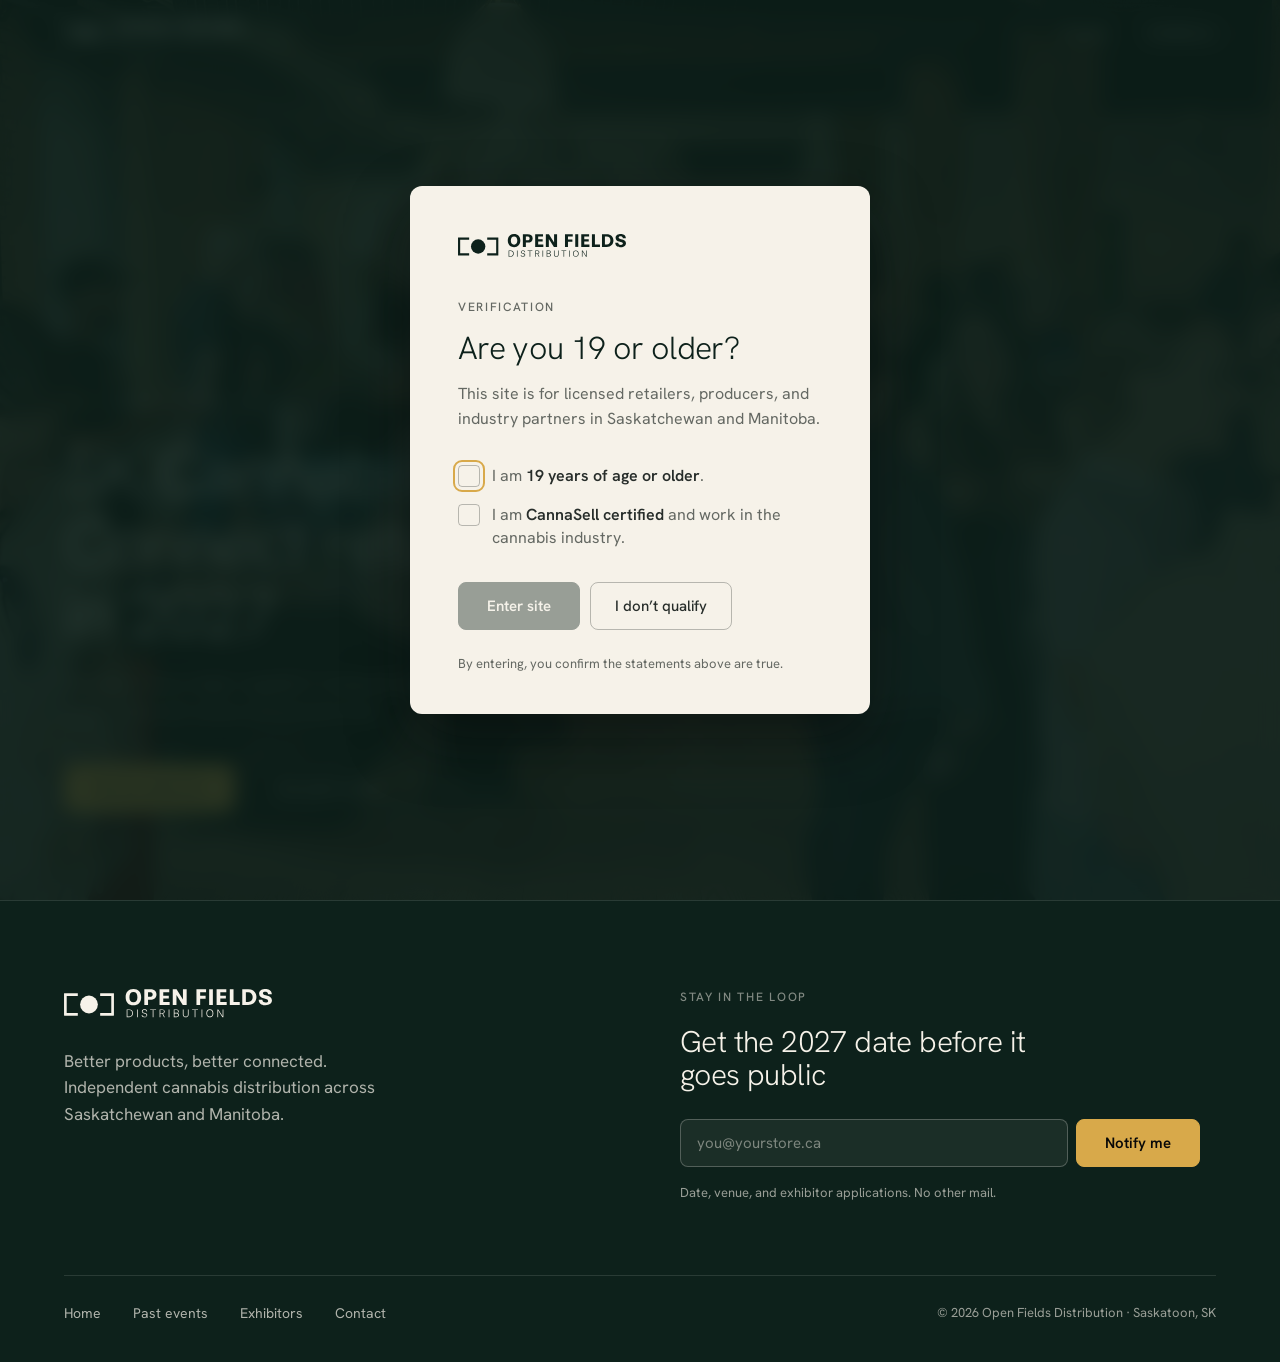
==== commit f9bbfa24: "Add Google Sheet as a signup destination New 'sheet' mode in the NEWSLETTER config posts each footer" ====
--- a/index.html
+++ b/index.html
@@ -1,1721 +1,130 @@
 <!DOCTYPE html>
 <html lang="en">
 <head>
-<meta charset="UTF-8">
-<meta name="viewport" content="width=device-width, initial-scale=1.0">
-<title>SK Cannabis Connect 2026</title>
-<link href="https://fonts.googleapis.com/css2?family=Instrument+Serif:ital@0;1&family=Syne:wght@400;600;700;800&family=DM+Mono:wght@400;500&display=swap" rel="stylesheet">
-<style>
-:root {
-  --green: #162F29;
-  --gold: #C9A84C;
-  --gold-light: #ddb95e;
-  --cream: #F4EFE4;
-  --warm-white: #FAFAF7;
-  --paper: #F0EBE0;
-  --ink: #1a1a18;
-  --muted: #7a7468;
-  --border: rgba(26,26,24,0.1);
-}
-
-*, *::before, *::after { margin: 0; padding: 0; box-sizing: border-box; }
-
-html { scroll-behavior: smooth; font-size: 125%; }
-
-@media (max-width: 900px) {
-  html { font-size: 100%; }
-}
-
-@media (max-width: 540px) {
-  html { font-size: 87.5%; }
-}
-
-body {
-  font-family: 'Syne', sans-serif;
-  background: var(--warm-white);
-  color: var(--ink);
-  overflow-x: hidden;
-}
-
-/* GRAIN OVERLAY */
-body::before {
-  content: '';
-  position: fixed;
-  inset: 0;
-  background-image: url("data:image/svg+xml,%3Csvg viewBox='0 0 256 256' xmlns='http://www.w3.org/2000/svg'%3E%3Cfilter id='noise'%3E%3CfeTurbulence type='fractalNoise' baseFrequency='0.9' numOctaves='4' stitchTiles='stitch'/%3E%3C/filter%3E%3Crect width='100%25' height='100%25' filter='url(%23noise)' opacity='0.04'/%3E%3C/svg%3E");
-  pointer-events: none;
-  z-index: 1000;
-  opacity: 0.4;
-}
-
-/* NAV */
-nav {
-  position: fixed;
-  top: 0; left: 0; right: 0;
-  z-index: 500;
-  display: flex;
-  justify-content: space-between;
-  align-items: center;
-  padding: 1.25rem 3rem;
-  mix-blend-mode: normal;
-}
-
-.nav-inner {
-  display: flex;
-  justify-content: space-between;
-  align-items: center;
-  width: 100%;
-  background: rgba(250,250,247,0.92);
-  backdrop-filter: blur(12px);
-  border: 1px solid var(--border);
-  padding: 0.85rem 1.75rem;
-}
-
-.nav-logo {
-  font-family: 'DM Mono', monospace;
-  font-size: 0.65rem;
-  letter-spacing: 0.18em;
-  text-transform: uppercase;
-  color: var(--green);
-}
-
-.nav-links {
-  display: flex;
-  gap: 2rem;
-  align-items: center;
-}
-
-.nav-link {
-  font-family: 'DM Mono', monospace;
-  font-size: 0.6rem;
-  letter-spacing: 0.12em;
-  text-transform: uppercase;
-  color: var(--muted);
-  text-decoration: none;
-  transition: color 0.2s;
-}
-.nav-link:hover { color: var(--ink); }
-
-.nav-cta {
-  font-family: 'Syne', sans-serif;
-  font-size: 0.72rem;
-  font-weight: 700;
-  letter-spacing: 0.08em;
-  text-transform: uppercase;
-  color: var(--warm-white);
-  background: var(--green);
-  padding: 0.6rem 1.5rem;
-  text-decoration: none;
-  transition: background 0.2s;
-}
-.nav-cta:hover { background: var(--gold); color: var(--green); }
-
-/* HERO */
-.hero {
-  min-height: 100vh;
-  background: var(--green);
-  background-image: url('assets/hero/hero.jpg');
-  background-size: cover;
-  background-position: center top;
-  display: flex;
-  flex-direction: column;
-  justify-content: space-between;
-  padding: 9rem 3rem 4rem;
-  position: relative;
-  overflow: hidden;
-  border-bottom: 1px solid var(--border);
-}
-
-.hero::before {
-  content: '';
-  position: absolute;
-  top: 0; left: 0; right: 0; bottom: 0;
-  width: 100%; height: 100%;
-  background: linear-gradient(
-    to bottom,
-    rgba(10, 28, 24, 0.52) 0%,
-    rgba(10, 28, 24, 0.68) 60%,
-    rgba(10, 28, 24, 0.80) 100%
-  );
-  z-index: 1;
-}
-
-/* Big decorative date stamp top right */
-.hero-date-stamp {
-  position: absolute;
-  top: 7rem;
-  right: 3rem;
-  text-align: right;
-  z-index: 2;
-}
-
-.hero-date-stamp .stamp-day {
-  font-family: 'Instrument Serif', serif;
-  font-size: clamp(6rem, 14vw, 12rem);
-  color: transparent;
-  -webkit-text-stroke: 1.5px rgba(244,239,228,0.18);
-  line-height: 0.85;
-  user-select: none;
-}
-
-.hero-date-stamp .stamp-month {
-  font-family: 'DM Mono', monospace;
-  font-size: 0.7rem;
-  letter-spacing: 0.2em;
-  text-transform: uppercase;
-  color: var(--gold);
-  text-align: right;
-  margin-top: 0.5rem;
-}
-
-/* Green accent pill */
-.hero-pill {
-  display: inline-flex;
-  flex-direction: column;
-  align-items: flex-start;
-  gap: 0.45rem;
-  background: rgba(201,168,76,0.1);
-  border: 1px solid rgba(201,168,76,0.35);
-  color: var(--gold);
-  padding: 0.65rem 1rem;
-  width: fit-content;
-  position: relative;
-  z-index: 2;
-}
-
-.hero-lower {
-  display: flex;
-  flex-direction: column;
-  gap: 2.5rem;
-  margin-top: 2.5rem;
-  position: relative;
-  z-index: 2;
-}
-
-.hero-pill::before { display: none; }
-
-.hero-pill-label {
-  font-family: 'DM Mono', monospace;
-  font-size: 0.5rem;
-  letter-spacing: 0.18em;
-  text-transform: uppercase;
-  opacity: 0.6;
-}
-
-.hero-pill-logo {
-  display: flex;
-  align-items: center;
-  height: 5rem;
-}
-
-.hero-pill-logo img {
-  height: 5rem;
-  width: auto;
-  max-width: 280px;
-  object-fit: contain;
-}
-
-.hero-title {
-  font-family: 'Instrument Serif', serif;
-  font-size: clamp(3.5rem, 8vw, 7.5rem);
-  line-height: 0.95;
-  color: var(--cream);
-  max-width: 900px;
-}
-
-.hero-title .accent {
-  color: #7ecdb8;
-  font-style: italic;
-}
-
-.hero-title .gold-word {
-  color: var(--gold);
-  font-style: italic;
-}
-
-.hero-bottom {
-  display: flex;
-  justify-content: space-between;
-  align-items: flex-end;
-}
-
-.hero-desc {
-  max-width: 420px;
-  font-size: 0.95rem;
-  color: rgba(244,239,228,0.78);
-  line-height: 1.75;
-  font-weight: 400;
-}
-
-.hero-actions {
-  display: flex;
-  flex-direction: column;
-  align-items: flex-end;
-  gap: 1rem;
-}
-
-.hero-btn {
-  display: inline-flex;
-  align-items: center;
-  gap: 1rem;
-  background: var(--green);
-  color: var(--cream);
-  font-family: 'Syne', sans-serif;
-  font-weight: 700;
-  font-size: 0.8rem;
-  letter-spacing: 0.1em;
-  text-transform: uppercase;
-  padding: 1.1rem 2rem;
-  text-decoration: none;
-  transition: all 0.25s;
-}
-
-.hero-btn .arrow {
-  width: 1.5rem; height: 1.5rem;
-  border: 1.5px solid rgba(244,239,228,0.4);
-  border-radius: 50%;
-  display: flex; align-items: center; justify-content: center;
-  font-size: 0.75rem;
-  transition: transform 0.25s;
-}
-
-.hero-btn:hover { background: var(--gold); color: var(--green); }
-.hero-btn:hover .arrow { transform: translateX(3px); border-color: rgba(22,47,41,0.4); }
-
-.hero-fine {
-  font-family: 'DM Mono', monospace;
-  font-size: 0.6rem;
-  color: rgba(244,239,228,0.5);
-  letter-spacing: 0.08em;
-  text-align: right;
-}
-
-
-/* CARICATURE SPONSOR */
-.caricature-sponsor {
-  padding: 3.5rem 3rem;
-  border-bottom: 1px solid var(--border);
-  display: flex;
-  align-items: center;
-  gap: 3rem;
-  flex-wrap: wrap;
-}
-
-.caricature-sponsor-logo-box {
-  width: 14rem;
-  height: 7rem;
-  background: var(--paper);
-  border: 1px solid var(--border);
-  display: flex;
-  align-items: center;
-  justify-content: center;
-  flex-shrink: 1;
-  font-family: 'DM Mono', monospace;
-  font-size: 1.1rem;
-  letter-spacing: 0.1em;
-  color: var(--muted);
-}
-
-.caricature-sponsor-logo-box img {
-  max-width: 80%;
-  max-height: 70%;
-  object-fit: contain;
-}
-
-.caricature-sponsor-text {
-  flex: 1;
-  min-width: 16rem;
-}
-
-.caricature-sponsor-text .eyebrow {
-  margin-bottom: 0.5rem;
-}
-
-.caricature-sponsor-title {
-  font-family: 'Instrument Serif', serif;
-  font-size: clamp(1.4rem, 2.5vw, 2rem);
-  color: var(--ink);
-  line-height: 1.1;
-  margin-bottom: 0.6rem;
-}
-
-.caricature-sponsor-title em {
-  font-style: italic;
-  color: var(--green);
-}
-
-.caricature-sponsor-desc {
-  font-size: 0.85rem;
-  color: var(--muted);
-  line-height: 1.6;
-  max-width: 36rem;
-}
-
-/* EVENT DETAILS STRIP */
-.event-details {
-  background: var(--green);
-  border-bottom: 1px solid rgba(244,239,228,0.08);
-  display: grid;
-  grid-template-columns: repeat(3, 1fr);
-}
-
-.event-detail-cell {
-  padding: 2.25rem 3rem;
-  border-right: 1px solid rgba(244,239,228,0.08);
-  display: flex;
-  flex-direction: column;
-  gap: 0.5rem;
-}
-.event-detail-cell:last-child { border-right: none; }
-
-.event-detail-label {
-  font-family: 'DM Mono', monospace;
-  font-size: 0.58rem;
-  letter-spacing: 0.22em;
-  text-transform: uppercase;
-  color: rgba(201,168,76,0.7);
-}
-
-.event-detail-value {
-  font-family: 'Instrument Serif', serif;
-  font-size: clamp(1.3rem, 2.5vw, 1.9rem);
-  color: var(--cream);
-  line-height: 1.1;
-}
-
-.event-detail-sub {
-  font-family: 'DM Mono', monospace;
-  font-size: 0.65rem;
-  color: rgba(244,239,228,0.45);
-  letter-spacing: 0.06em;
-  margin-top: 0.15rem;
-}
-
-@media (max-width: 900px) {
-  .event-details { grid-template-columns: 1fr; }
-  .event-detail-cell { border-right: none; border-bottom: 1px solid rgba(244,239,228,0.08); padding: 1.75rem 1.5rem; }
-  .event-detail-cell:last-child { border-bottom: none; }
-}
-
-@media (max-width: 540px) {
-  .event-detail-cell { padding: 1.5rem 1.25rem; }
-}
-
-/* STATS */
-.stats {
-  display: grid;
-  grid-template-columns: repeat(4, 1fr);
-  border-bottom: 1px solid var(--border);
-}
-
-.stat {
-  padding: 3.5rem 2.5rem;
-  border-right: 1px solid var(--border);
-  position: relative;
-  overflow: hidden;
-}
-.stat:last-child { border-right: none; }
-
-.stat::after {
-  content: '';
-  position: absolute;
-  bottom: 0; left: 0;
-  width: 0; height: 2px;
-  background: var(--gold);
-  transition: width 0.4s ease;
-}
-.stat:hover::after { width: 100%; }
-
-.stat-num {
-  font-family: 'Instrument Serif', serif;
-  font-size: 4rem;
-  color: var(--green);
-  line-height: 1;
-  margin-bottom: 0.5rem;
-}
-
-.stat-label {
-  font-size: 0.8rem;
-  color: var(--muted);
-  line-height: 1.5;
-  font-weight: 400;
-  max-width: 160px;
-}
-
-/* SPONSORS */
-.sponsors {
-  padding: 5rem 3rem;
-  border-bottom: 1px solid var(--border);
-}
-
-.sponsors-header {
-  display: flex;
-  align-items: baseline;
-  justify-content: space-between;
-  margin-bottom: 3rem;
-  flex-wrap: wrap;
-  gap: 1rem;
-}
-
-.eyebrow {
-  font-family: 'DM Mono', monospace;
-  font-size: 0.6rem;
-  letter-spacing: 0.2em;
-  text-transform: uppercase;
-  color: var(--gold);
-  display: flex;
-  align-items: center;
-  gap: 0.75rem;
-}
-
-.eyebrow::before {
-  content: '';
-  width: 1.5rem; height: 1px;
-  background: var(--gold);
-}
-
-.sponsors-title {
-  font-family: 'Instrument Serif', serif;
-  font-size: clamp(2rem, 4vw, 3.5rem);
-  color: var(--ink);
-  line-height: 1;
-}
-
-.sponsors-title em { font-style: italic; color: var(--green); }
-
-.sponsor-grid {
-  display: grid;
-  grid-template-columns: repeat(3, 1fr);
-  gap: 1px;
-  background: var(--border);
-  border: 1px solid var(--border);
-}
-
-.sponsor-card {
-  background: var(--warm-white);
-  padding: 3rem 2.5rem;
-  display: flex;
-  flex-direction: column;
-  gap: 1.25rem;
-  transition: background 0.2s;
-  position: relative;
-}
-
-.sponsor-card:hover { background: var(--cream); }
-
-.sponsor-card::before {
-  content: 'Grand Prize';
-  font-family: 'DM Mono', monospace;
-  font-size: 0.55rem;
-  letter-spacing: 0.18em;
-  text-transform: uppercase;
-  color: var(--gold);
-  position: absolute;
-  top: 1.5rem; right: 1.5rem;
-}
-
-.sponsor-logo-box {
-  width: 100%;
-  height: 9.375rem;
-  background: var(--paper);
-  display: flex;
-  align-items: center;
-  justify-content: center;
-  font-family: 'DM Mono', monospace;
-  font-size: 0.55rem;
-  color: rgba(26,26,24,0.25);
-  overflow: hidden;
-  letter-spacing: 0.1em;
-  text-transform: uppercase;
-}
-
-.sponsor-logo-box img {
-  max-width: 100%;
-  max-height: 8.125rem;
-  width: auto;
-  height: auto;
-  object-fit: contain;
-}
-
-.sponsor-name {
-  font-family: 'Instrument Serif', serif;
-  font-size: 1.4rem;
-  color: var(--ink);
-}
-
-/* EXPECT */
-.expect {
-  display: grid;
-  grid-template-columns: 1fr 1fr;
-  border-bottom: 1px solid var(--border);
-}
-
-.expect-left {
-  padding: 6rem 3rem;
-  border-right: 1px solid var(--border);
-  background: var(--green);
-  position: relative;
-  overflow: hidden;
-}
-
-/* Big decorative text */
-.expect-left::before {
-  content: 'JUNE\A18';
-  white-space: pre;
-  position: absolute;
-  bottom: -2rem;
-  right: -1rem;
-  font-family: 'Instrument Serif', serif;
-  font-size: 7.2rem;
-  line-height: 0.85;
-  color: transparent;
-  -webkit-text-stroke: 1px rgba(244,239,228,0.07);
-  pointer-events: none;
-  user-select: none;
-}
-
-.expect-left .eyebrow { color: rgba(201,168,76,0.7); }
-.expect-left .eyebrow::before { background: rgba(201,168,76,0.7); }
-
-.expect-heading {
-  font-family: 'Instrument Serif', serif;
-  font-size: clamp(2.5rem, 5vw, 4rem);
-  color: var(--cream);
-  line-height: 1;
-  margin: 1.25rem 0 2rem;
-}
-
-.expect-heading em { font-style: italic; color: var(--gold); }
-
-.expect-body {
-  font-size: 0.9rem;
-  color: rgba(244,239,228,0.55);
-  line-height: 1.8;
-  font-weight: 400;
-  max-width: 340px;
-}
-
-.expect-right {
-  background: var(--warm-white);
-}
-
-.expect-item {
-  padding: 2.25rem 3rem;
-  border-bottom: 1px solid var(--border);
-  display: grid;
-  grid-template-columns: 2.5rem 1fr;
-  gap: 1.25rem;
-  align-items: start;
-  transition: background 0.2s;
-}
-
-.expect-item:hover { background: var(--cream); }
-.expect-item:last-child { border-bottom: none; }
-
-.expect-num {
-  font-family: 'DM Mono', monospace;
-  font-size: 0.6rem;
-  color: var(--gold);
-  padding-top: 0.35rem;
-  letter-spacing: 0.05em;
-}
-
-.expect-item-title {
-  font-family: 'Syne', sans-serif;
-  font-size: 0.95rem;
-  font-weight: 700;
-  color: var(--ink);
-  margin-bottom: 0.35rem;
-  letter-spacing: 0.01em;
-}
-
-.expect-item-desc {
-  font-size: 0.82rem;
-  color: var(--muted);
-  line-height: 1.65;
-  font-weight: 400;
-}
-
-/* SCHEDULE */
-.schedule {
-  padding: 6rem 3rem;
-  border-bottom: 1px solid var(--border);
-  background: var(--paper);
-}
-
-.schedule-header {
-  display: flex;
-  align-items: baseline;
-  gap: 2rem;
-  margin-bottom: 4rem;
-  flex-wrap: wrap;
-}
-
-.schedule-title {
-  font-family: 'Instrument Serif', serif;
-  font-size: clamp(2rem, 4vw, 3.5rem);
-  color: var(--ink);
-  line-height: 1;
-}
-.schedule-title em { font-style: italic; color: var(--green); }
-
-.schedule-items {
-  display: grid;
-  grid-template-columns: 1fr 1fr;
-  gap: 1px;
-  background: var(--border);
-  border: 1px solid var(--border);
-}
-
-.schedule-block {
-  background: var(--warm-white);
-  padding: 3rem 2.5rem;
-  position: relative;
-  overflow: hidden;
-}
-
-.schedule-block.featured {
-  background: var(--green);
-}
-
-.schedule-block::after {
-  content: attr(data-time);
-  position: absolute;
-  bottom: 1.5rem; right: 2rem;
-  font-family: 'Instrument Serif', serif;
-  font-size: 4rem;
-  color: transparent;
-  -webkit-text-stroke: 1px rgba(26,26,24,0.05);
-  line-height: 1;
-  pointer-events: none;
-  user-select: none;
-}
-
-.schedule-block.featured::after {
-  -webkit-text-stroke: 1px rgba(244,239,228,0.06);
-}
-
-.schedule-tag-row {
-  display: flex;
-  align-items: center;
-  gap: 0.75rem;
-  margin-bottom: 1.5rem;
-}
-
-.schedule-time-badge {
-  font-family: 'DM Mono', monospace;
-  font-size: 0.6rem;
-  letter-spacing: 0.12em;
-  text-transform: uppercase;
-  color: var(--gold);
-  background: rgba(201,168,76,0.12);
-  padding: 0.3rem 0.7rem;
-}
-
-.schedule-block.featured .schedule-time-badge {
-  background: rgba(201,168,76,0.18);
-}
-
-.schedule-period {
-  font-family: 'DM Mono', monospace;
-  font-size: 0.55rem;
-  letter-spacing: 0.1em;
-  text-transform: uppercase;
-  color: var(--muted);
-}
-
-.schedule-block.featured .schedule-period {
-  color: rgba(244,239,228,0.35);
-}
-
-.schedule-block-title {
-  font-family: 'Instrument Serif', serif;
-  font-size: 1.75rem;
-  color: var(--ink);
-  margin-bottom: 0.75rem;
-  line-height: 1.1;
-}
-
-.schedule-block.featured .schedule-block-title {
-  color: var(--cream);
-}
-
-.schedule-block-desc {
-  font-size: 0.82rem;
-  color: var(--muted);
-  line-height: 1.7;
-  font-weight: 400;
-  max-width: 380px;
-}
-
-.schedule-block.featured .schedule-block-desc {
-  color: rgba(244,239,228,0.5);
-}
-
-.schedule-chips {
-  display: flex;
-  flex-wrap: wrap;
-  gap: 0.5rem;
-  margin-top: 1.5rem;
-}
-
-.chip {
-  font-family: 'DM Mono', monospace;
-  font-size: 0.55rem;
-  letter-spacing: 0.1em;
-  text-transform: uppercase;
-  padding: 0.3rem 0.7rem;
-  border: 1px solid var(--border);
-  color: var(--muted);
-}
-
-.schedule-block.featured .chip {
-  border-color: rgba(244,239,228,0.12);
-  color: rgba(244,239,228,0.4);
-}
-
-/* GALLERY */
-.gallery {
-  border-bottom: 1px solid var(--border);
-}
-
-.gallery-header {
-  padding: 4rem 3rem 2.5rem;
-  display: flex;
-  align-items: baseline;
-  justify-content: space-between;
-  border-bottom: 1px solid var(--border);
-}
-
-.gallery-title {
-  font-family: 'Instrument Serif', serif;
-  font-size: clamp(2rem, 4vw, 3rem);
-  color: var(--ink);
-}
-.gallery-title em { font-style: italic; color: var(--green); }
-
-.gallery-note {
-  font-family: 'DM Mono', monospace;
-  font-size: 0.6rem;
-  color: var(--muted);
-  letter-spacing: 0.1em;
-  text-transform: uppercase;
-}
-
-.gallery-grid {
-  display: grid;
-  grid-template-columns: repeat(9, 1fr);
-}
-
-.gallery-item {
-  aspect-ratio: 1;
-  background: var(--paper);
-  border-right: 1px solid var(--border);
-  overflow: hidden;
-  position: relative;
-}
-.gallery-item:last-child { border-right: none; }
-
-.gallery-item img {
-  width: 100%; height: 100%;
-  object-fit: cover;
-  filter: saturate(0.7);
-  transition: filter 0.3s, transform 0.4s;
-}
-.gallery-item:hover img { filter: saturate(1); transform: scale(1.04); }
-
-.gallery-placeholder {
-  width: 100%; height: 100%;
-  display: flex; align-items: center; justify-content: center;
-  font-family: 'DM Mono', monospace;
-  font-size: 0.5rem;
-  letter-spacing: 0.1em;
-  text-transform: uppercase;
-  color: rgba(26,26,24,0.15);
-}
-
-/* LP MARQUEE */
-.lp-marquee {
-  background: var(--paper);
-  border-top: 1px solid var(--border);
-  border-bottom: 1px solid var(--border);
-  padding: 0;
-  overflow: hidden;
-}
-
-.lp-marquee-header {
-  display: flex;
-  align-items: center;
-  gap: 0;
-}
-
-.lp-marquee-label {
-  flex-shrink: 0;
-  background: var(--green);
-  color: var(--gold);
-  font-family: 'DM Mono', monospace;
-  font-size: 0.6rem;
-  letter-spacing: 0.18em;
-  text-transform: uppercase;
-  padding: 1.1rem 1.75rem;
-  white-space: nowrap;
-  border-right: 1px solid rgba(244,239,228,0.1);
-}
-
-.lp-track-wrap {
-  overflow: hidden;
-  flex: 1;
-}
-
-.lp-track {
-  display: inline-flex;
-  gap: 0;
-  animation: lpScroll 35s linear infinite;
-  white-space: nowrap;
-}
-
-.lp-track:hover { animation-play-state: paused; }
-
-.lp-name {
-  font-family: 'Instrument Serif', serif;
-  font-size: 1.05rem;
-  color: var(--ink);
-  padding: 0.85rem 2.5rem;
-  border-right: 1px solid var(--border);
-  transition: background 0.2s, color 0.2s;
-  cursor: default;
-  display: inline-flex;
-  align-items: center;
-  justify-content: center;
-}
-
-.lp-name:hover {
-  background: var(--green);
-  color: var(--cream);
-}
-
-.lp-name img {
-  height: 2.25rem;
-  width: auto;
-  max-width: 140px;
-  object-fit: contain;
-  display: block;
-  filter: none;
-  transition: filter 0.2s;
-}
-
-.lp-name:hover img {
-  filter: brightness(0) invert(1);
-}
-
-.lp-dot {
-  font-size: 0.4rem;
-  color: var(--gold);
-  padding: 0.85rem 0;
-  display: flex;
-  align-items: center;
-  border-right: 1px solid var(--border);
-  padding-left: 0; padding-right: 0;
-  width: 2px;
-}
-
-@keyframes lpScroll {
-  from { transform: translateX(0); }
-  to { transform: translateX(-50%); }
-}
-
-/* RSVP */
-.rsvp {
-  display: grid;
-  grid-template-columns: 1fr 1.1fr;
-}
-
-.rsvp-left {
-  padding: 6rem 3rem;
-  border-right: 1px solid var(--border);
-  display: flex;
-  flex-direction: column;
-  justify-content: space-between;
-}
-
-.rsvp-heading {
-  font-family: 'Instrument Serif', serif;
-  font-size: clamp(3rem, 6vw, 5rem);
-  color: var(--ink);
-  line-height: 0.95;
-  margin: 1.25rem 0 2rem;
-}
-
-.rsvp-heading em { font-style: italic; color: var(--green); }
-
-.rsvp-desc {
-  font-size: 0.9rem;
-  color: var(--muted);
-  line-height: 1.8;
-  max-width: 360px;
-}
-
-.rsvp-contact {
-  margin-top: 4rem;
-  padding-top: 2rem;
-  border-top: 1px solid var(--border);
-}
-
-.rsvp-contact-label {
-  font-family: 'DM Mono', monospace;
-  font-size: 0.6rem;
-  letter-spacing: 0.15em;
-  text-transform: uppercase;
-  color: var(--muted);
-  margin-bottom: 0.75rem;
-}
-
-.rsvp-contact-name {
-  font-weight: 700;
-  font-size: 0.95rem;
-  color: var(--ink);
-}
-
-.rsvp-contact-info {
-  font-family: 'DM Mono', monospace;
-  font-size: 0.72rem;
-  color: var(--muted);
-  margin-top: 0.3rem;
-  letter-spacing: 0.03em;
-}
-
-.rsvp-right {
-  background: var(--green);
-  padding: 6rem 3.5rem;
-  display: flex;
-  flex-direction: column;
-  justify-content: space-between;
-  position: relative;
-  overflow: hidden;
-}
-
-/* Big decorative BG text */
-.rsvp-right::before {
-  content: 'RSVP';
-  position: absolute;
-  bottom: -2rem; right: -1rem;
-  font-family: 'Instrument Serif', serif;
-  font-size: 11.2rem;
-  color: transparent;
-  -webkit-text-stroke: 1px rgba(244,239,228,0.05);
-  line-height: 1;
-  pointer-events: none;
-  user-select: none;
-}
-
-.rsvp-card-eyebrow {
-  font-family: 'DM Mono', monospace;
-  font-size: 0.6rem;
-  letter-spacing: 0.18em;
-  text-transform: uppercase;
-  color: var(--gold);
-  margin-bottom: 1.5rem;
-}
-
-.rsvp-card-title {
-  font-family: 'Instrument Serif', serif;
-  font-size: 1.75rem;
-  color: var(--cream);
-  line-height: 1.2;
-  margin-bottom: 2.5rem;
-}
-
-.rsvp-meta {
-  display: flex;
-  flex-direction: column;
-  gap: 0.5rem;
-  margin-bottom: 2.5rem;
-  padding-bottom: 2.5rem;
-  border-bottom: 1px solid rgba(244,239,228,0.08);
-}
-
-.rsvp-meta-line {
-  font-family: 'DM Mono', monospace;
-  font-size: 0.7rem;
-  color: rgba(244,239,228,0.45);
-  letter-spacing: 0.05em;
-}
-.rsvp-meta-line span { color: rgba(244,239,228,0.8); }
-
-/* FOOTER */
-footer {
-  background: var(--ink);
-  padding: 2.5rem 3rem;
-  display: grid;
-  grid-template-columns: 1fr auto 1fr;
-  align-items: center;
-  gap: 2rem;
-}
-
-.footer-left {
-  display: flex;
-  flex-direction: column;
-  gap: 0.6rem;
-}
-
-.footer-logo {
-  height: 1.75rem;
-  width: auto;
-  max-width: 140px;
-  object-fit: contain;
-  opacity: 0.55;
-  filter: brightness(0) invert(1);
-}
-
-.footer-tagline {
-  font-family: 'DM Mono', monospace;
-  font-size: 0.6rem;
-  letter-spacing: 0.12em;
-  text-transform: uppercase;
-  color: rgba(250,250,247,0.25);
-}
-
-.footer-center {
-  font-family: 'Instrument Serif', serif;
-  font-size: 1rem;
-  font-style: italic;
-  color: rgba(250,250,247,0.15);
-  text-align: center;
-  white-space: nowrap;
-}
-
-.footer-right {
-  font-family: 'DM Mono', monospace;
-  font-size: 0.6rem;
-  letter-spacing: 0.08em;
-  color: rgba(250,250,247,0.25);
-  text-align: right;
-}
-
-/* ANIMATIONS */
-@keyframes fadeUp {
-  from { opacity: 0; transform: translateY(16px); }
-  to { opacity: 1; transform: translateY(0); }
-}
-
-.hero-pill { animation: fadeUp 0.5s ease 0.1s both; }
-.hero-lower { animation: fadeUp 0.6s ease 0.3s both; }
-
-/* RESPONSIVE */
-@media (max-width: 900px) {
-  nav { padding: 1rem 1.25rem; }
-  .nav-inner { padding: 0.75rem 1.25rem; }
-  .nav-links { gap: 1rem; }
-
-  .hero { padding: 8rem 1.5rem 3rem; }
-  .hero-date-stamp { right: 1.5rem; }
-  .hero-bottom { flex-direction: column; align-items: flex-start; gap: 2rem; }
-  .hero-actions { align-items: flex-start; }
-
-  .stats { grid-template-columns: repeat(2, 1fr); }
-  .stat { border-bottom: 1px solid var(--border); }
-
-  .sponsors { padding: 4rem 1.5rem; }
-  .sponsor-grid { grid-template-columns: 1fr; }
-
-  .expect { grid-template-columns: 1fr; }
-  .expect-left { border-right: none; border-bottom: 1px solid var(--border); padding: 4rem 1.5rem; }
-  .expect-item { padding: 1.75rem 1.5rem; }
-
-  .schedule { padding: 4rem 1.5rem; }
-  .schedule-items { grid-template-columns: 1fr; }
-
-  .gallery-grid { grid-template-columns: repeat(3, 1fr); }
-  .gallery-item { border-bottom: 1px solid var(--border); }
-
-  .rsvp { grid-template-columns: 1fr; }
-  .rsvp-left { border-right: none; border-bottom: 1px solid var(--border); padding: 4rem 1.5rem; }
-  .rsvp-right { padding: 4rem 1.5rem; }
-
-  footer { grid-template-columns: 1fr; gap: 0.75rem; text-align: center; }
-  .footer-right { text-align: center; }
-}
-
-@media (max-width: 540px) {
-  nav { padding: 0.75rem 1rem; }
-  .nav-links .nav-link { display: none; }
-
-  .hero { padding: 6rem 1.25rem 2.5rem; }
-  .hero-date-stamp { display: none; }
-  .hero-pill-logo,
-  .hero-pill-logo img { height: 3.5rem; }
-  .hero-lower { gap: 1.5rem; margin-top: 1.5rem; }
-  .hero-bottom { gap: 1.5rem; }
-
-  .stats { grid-template-columns: 1fr 1fr; }
-  .stat { padding: 2rem 1.25rem; }
-  .stat-num { font-size: 2.75rem; }
-
-  .caricature-sponsor { padding: 2rem 1.25rem; gap: 1.5rem; }
-  .caricature-sponsor-logo-box { width: 100%; height: 5rem; }
-  .caricature-sponsor-text { min-width: unset; }
-
-  .sponsors { padding: 3rem 1.25rem; }
-  .sponsor-card { padding: 2rem 1.5rem; }
-
-  .expect-left { padding: 3rem 1.25rem; }
-  .expect-item { padding: 1.25rem 1.25rem; }
-
-  .schedule { padding: 3rem 1.25rem; }
-  .schedule-header { margin-bottom: 2rem; }
-  .schedule-block { padding: 2rem 1.25rem; }
-
-  .gallery-header { padding: 2.5rem 1.25rem 1.5rem; }
-  .gallery-grid { grid-template-columns: repeat(2, 1fr); }
-
-  .rsvp-left { padding: 3rem 1.25rem; }
-  .rsvp-right { padding: 3rem 1.25rem; }
-  .rsvp-right::before { font-size: 5rem; }
-
-  footer { padding: 2rem 1.25rem; }
-}
-
-/* VERIFICATION GATE */
-.verify-gate {
-  position: fixed;
-  inset: 0;
-  z-index: 9999;
-  display: flex;
-  align-items: center;
-  justify-content: center;
-  padding: 1.5rem;
-  background: rgba(22, 47, 41, 0.96);
-  backdrop-filter: blur(10px);
-}
-body.verify-locked { overflow: hidden; }
-.verify-gate.hidden { display: none; }
-
-.verify-card {
-  width: 100%;
-  max-width: 30rem;
-  background: var(--cream);
-  border: 1px solid var(--border);
-  padding: 2.5rem 2.25rem;
-  position: relative;
-  box-shadow: 0 30px 80px rgba(0,0,0,0.35);
-}
-
-.verify-stamp {
-  font-family: 'DM Mono', monospace;
-  font-size: 0.6rem;
-  letter-spacing: 0.22em;
-  text-transform: uppercase;
-  color: var(--gold);
-  padding-bottom: 0.75rem;
-  border-bottom: 1px solid var(--border);
-  margin-bottom: 1.25rem;
-}
-
-.verify-title {
-  font-family: 'Instrument Serif', serif;
-  font-style: italic;
-  font-weight: 400;
-  font-size: 2.4rem;
-  line-height: 1.05;
-  color: var(--green);
-  margin-bottom: 0.6rem;
-}
-
-.verify-sub {
-  font-family: 'Syne', sans-serif;
-  font-size: 0.85rem;
-  color: var(--muted);
-  margin-bottom: 1.75rem;
-  line-height: 1.45;
-}
-
-.verify-check {
-  display: flex;
-  align-items: flex-start;
-  gap: 0.75rem;
-  padding: 0.9rem 0;
-  cursor: pointer;
-  border-top: 1px solid var(--border);
-}
-.verify-check:last-of-type { border-bottom: 1px solid var(--border); margin-bottom: 1.5rem; }
-
-.verify-check input { position: absolute; opacity: 0; pointer-events: none; }
-
-.verify-box {
-  flex: 0 0 1.1rem;
-  width: 1.1rem;
-  height: 1.1rem;
-  margin-top: 0.15rem;
-  border: 1.5px solid var(--green);
-  background: var(--warm-white);
-  position: relative;
-  transition: background 0.15s;
-}
-.verify-check input:checked + .verify-box {
-  background: var(--green);
-}
-.verify-check input:checked + .verify-box::after {
-  content: '';
-  position: absolute;
-  left: 0.28rem;
-  top: 0.05rem;
-  width: 0.3rem;
-  height: 0.6rem;
-  border: solid var(--gold);
-  border-width: 0 2px 2px 0;
-  transform: rotate(45deg);
-}
-.verify-check input:focus-visible + .verify-box {
-  outline: 2px solid var(--gold);
-  outline-offset: 2px;
-}
-
-.verify-label {
-  font-family: 'Syne', sans-serif;
-  font-size: 0.9rem;
-  color: var(--ink);
-  line-height: 1.4;
-}
-.verify-label strong { font-weight: 700; }
-
-.verify-btn {
-  width: 100%;
-  font-family: 'Syne', sans-serif;
-  font-weight: 600;
-  font-size: 0.85rem;
-  letter-spacing: 0.08em;
-  text-transform: uppercase;
-  color: var(--cream);
-  background: var(--green);
-  border: none;
-  padding: 1rem 1.25rem;
-  cursor: pointer;
-  transition: background 0.2s, opacity 0.2s;
-}
-.verify-btn:hover:not(:disabled) { background: #0f2520; }
-.verify-btn:disabled { opacity: 0.4; cursor: not-allowed; }
-
-.verify-deny {
-  text-align: center;
-  margin-top: 1rem;
-}
-.verify-deny a {
-  font-family: 'DM Mono', monospace;
-  font-size: 0.65rem;
-  letter-spacing: 0.14em;
-  text-transform: uppercase;
-  color: var(--muted);
-  text-decoration: underline;
-}
-.verify-deny a:hover { color: var(--ink); }
-
-.verify-fine {
-  font-family: 'DM Mono', monospace;
-  font-size: 0.6rem;
-  line-height: 1.5;
-  color: var(--muted);
-  margin-top: 1.25rem;
-  text-align: center;
-}
-
-@media (max-width: 540px) {
-  .verify-card { padding: 2rem 1.5rem; }
-  .verify-title { font-size: 2rem; }
-}
-
-</style>
+<meta charset="utf-8">
+<meta name="viewport" content="width=device-width, initial-scale=1">
+<title>SK Cannabis Connect 2027 — Open Fields Distribution</title>
+<meta name="description" content="SK Cannabis Connect returns in 2027. One day, every major supplier in Saskatchewan in one room. Date and venue announced soon.">
+<meta property="og:title" content="SK Cannabis Connect 2027 — Open Fields Distribution">
+<meta property="og:description" content="SK Cannabis Connect returns in 2027. One day, every major supplier in Saskatchewan in one room. Date and venue announced soon.">
+<meta property="og:type" content="website">
+<meta property="og:site_name" content="SK Cannabis Connect">
+<meta property="og:image" content="https://skcannaconnect.ca/assets/photos/showcase-floor.jpg">
+<meta name="twitter:card" content="summary_large_image">
+<link rel="icon" href="assets/favicon.svg" type="image/svg+xml">
+<link rel="preload" as="font" type="font/woff2" href="assets/fonts/hanken-grotesk-300-latin.woff2" crossorigin>
+<link rel="preload" as="font" type="font/woff2" href="assets/fonts/hanken-grotesk-400-latin.woff2" crossorigin>
+<link rel="stylesheet" href="assets/css/fonts.css">
+<link rel="preload" as="image" href="assets/hero/skcc-hero.jpg">
+<link rel="stylesheet" href="assets/css/site.css">
 </head>
 <body>
 
-<!-- AGE & INDUSTRY VERIFICATION GATE -->
-<div id="verify-gate" class="verify-gate" role="dialog" aria-modal="true" aria-labelledby="verify-title">
-  <div class="verify-card">
-    <div class="verify-stamp">Restricted Access</div>
-    <h2 id="verify-title" class="verify-title">Verify to Enter</h2>
-    <p class="verify-sub">SK Cannabis Connect is an industry-only event. Please confirm before continuing.</p>
+<a class="skip-link" href="#main">Skip to content</a>
 
-    <label class="verify-check">
-      <input type="checkbox" id="verify-age">
-      <span class="verify-box" aria-hidden="true"></span>
-      <span class="verify-label">I am <strong>19 years of age or older</strong>.</span>
-    </label>
+<div class="gate" id="gate" role="dialog" aria-modal="true" aria-labelledby="gate-title">
+  <div class="gate-card">
+    <img src="assets/of/logo-primary.svg" alt="Open Fields Distribution" width="168" height="25">
 
-    <label class="verify-check">
-      <input type="checkbox" id="verify-cannasell">
-      <span class="verify-box" aria-hidden="true"></span>
-      <span class="verify-label">I am <strong>CannaSell Certified</strong> and work in the cannabis industry.</span>
-    </label>
+    <div data-gate-ask>
+      <div class="eyebrow-plain">Verification</div>
+      <h2 class="h2-gate" id="gate-title">Are you 19 or older?</h2>
+      <p>This site is for licensed retailers, producers, and industry partners in Saskatchewan and Manitoba.</p>
 
-    <button type="button" id="verify-enter" class="verify-btn" disabled>Enter Site</button>
-    <p class="verify-deny"><a href="https://www.google.com" id="verify-exit">I do not qualify — exit</a></p>
-    <p class="verify-fine">By entering, you confirm the above statements are true. Misrepresentation may result in denied entry to the event.</p>
-  </div>
-</div>
+      <label class="gate-check">
+        <input type="checkbox" data-gate-check>
+        <span class="box" aria-hidden="true"></span>
+        <span>I am <strong>19 years of age or older</strong>.</span>
+      </label>
 
-<!-- NAV -->
-<nav>
-  <div class="nav-inner">
-    <div class="nav-logo">SK Cannabis Connect · 2026</div>
-    <div class="nav-links">
-      <a href="#expect" class="nav-link">The Evening</a>
-      <a href="#schedule" class="nav-link">Schedule</a>
-      <a href="#rsvp" class="nav-cta">Reserve Your Spot</a>
+      <label class="gate-check">
+        <input type="checkbox" data-gate-check>
+        <span class="box" aria-hidden="true"></span>
+        <span>I am <strong>CannaSell certified</strong> and work in the cannabis industry.</span>
+      </label>
+
+      <div class="gate-actions">
+        <button type="button" class="btn btn-forest" data-gate-enter disabled>Enter site</button>
+        <button type="button" class="btn btn-ghost" data-gate-decline>I don&rsquo;t qualify</button>
+      </div>
+
+      <p class="gate-fine">By entering, you confirm the statements above are true.</p>
     </div>
-  </div>
-</nav>
 
-<!-- HERO -->
-<section class="hero">
-  <div class="hero-date-stamp">
-    <div class="stamp-day">18</div>
-    <div class="stamp-month">June · Saskatoon</div>
-  </div>
-
-  <div class="hero-pill">
-    <span class="hero-pill-label">Presented by</span>
-    <span class="hero-pill-logo">
-      <img src="assets/open-fields-logo.png" alt="Open Fields Distribution" onerror="this.style.display='none'">
-    </span>
-  </div>
-
-  <div class="hero-lower">
-  <h1 class="hero-title">
-    Saskatchewan's<br>
-    Cannabis <span class="accent">Community</span><br>
-    <span class="gold-word">Gets Together</span>
-  </h1>
-
-  <div class="hero-bottom">
-    <p class="hero-desc">
-      Every year, we get the Saskatchewan cannabis industry together for a full day. An afternoon LP Showcase for retailers and buyers, followed by a night that has nothing to do with work. Good food, good drinks, good people. That's it. Must be 19+ to attend.
-    </p>
-    <div class="hero-actions">
-      <a href="#rsvp" class="hero-btn">
-        Reserve Your Spot
-        <span class="arrow">→</span>
-      </a>
-      <div class="hero-fine">Studio 301 · 301 1st Ave N, Saskatoon SK S7K 1X5 · Free to attend · Registration required</div>
-    </div>
-  </div>
-  </div>
-</section>
-
-
-<!-- EVENT DETAILS STRIP -->
-<div class="event-details">
-  <div class="event-detail-cell">
-    <div class="event-detail-label">Date</div>
-    <div class="event-detail-value">June 18, 2026</div>
-    <div class="event-detail-sub">Thursday</div>
-  </div>
-  <div class="event-detail-cell">
-    <div class="event-detail-label">Schedule</div>
-    <div class="event-detail-value">1:00 – 4:00 PM</div>
-    <div class="event-detail-sub">LP Showcase · Retailers &amp; Buyers · Doors at 7:30 PM</div>
-  </div>
-  <div class="event-detail-cell">
-    <div class="event-detail-label">Venue</div>
-    <div class="event-detail-value">Studio 301</div>
-    <div class="event-detail-sub">301 1st Ave N, Saskatoon SK S7K 1X5</div>
-  </div>
-</div>
-
-<!-- STATS -->
-<section class="stats">
-  <div class="stat">
-    <div class="stat-num">20+</div>
-    <div class="stat-label">Licensed Producers at the LP Showcase</div>
-  </div>
-  <div class="stat">
-    <div class="stat-num">3</div>
-    <div class="stat-label">Grand prizes up for grabs — worth $1,500+ each</div>
-  </div>
-  <div class="stat">
-    <div class="stat-num">1</div>
-    <div class="stat-label">One night, no agenda, no pitches, no pressure.</div>
-  </div>
-  <div class="stat">
-    <div class="stat-num">0</div>
-    <div class="stat-label">Presentations. Seriously, none.</div>
-  </div>
-</section>
-
-<!-- SPONSORS -->
-<section class="sponsors">
-  <div class="sponsors-header">
-    <div>
-      <div class="eyebrow">Grand Prize Sponsors</div>
-      <h2 class="sponsors-title">Presented <em>With</em></h2>
-    </div>
-  </div>
-  <div class="sponsor-grid">
-    <div class="sponsor-card">
-      <div class="sponsor-logo-box"><img src="assets/sponsors/logo-03.png" alt="BudNked" onerror="this.replaceWith(document.createTextNode('BudNked'))"></div>
-      <div class="sponsor-name">BudNked</div>
-    </div>
-    <div class="sponsor-card">
-      <div class="sponsor-logo-box"><img src="assets/sponsors/logo-02.png" alt="Pure Sunfarms"></div>
-      <div class="sponsor-name">Pure Sunfarms</div>
-    </div>
-    <div class="sponsor-card">
-      <div class="sponsor-logo-box"><img src="assets/sponsors/logo-01.png" alt="Herba Farms"></div>
-      <div class="sponsor-name">Herba Farms</div>
-    </div>
-  </div>
-</section>
-
-<!-- CARICATURE SPONSOR -->
-<section class="caricature-sponsor">
-  <div class="caricature-sponsor-logo-box">
-    <img src="assets/sponsors/figr-logo.png" alt="FIGR" onerror="this.parentElement.innerHTML='FIGR'">
-  </div>
-  <div class="caricature-sponsor-text">
-    <div class="eyebrow">Caricature Sponsor</div>
-    <h3 class="caricature-sponsor-title">Caricature Artist<br><em>Brought to You by FIGR</em></h3>
-    <p class="caricature-sponsor-desc">FIGR is proudly sponsoring the caricature artist at this year's event. Get your portrait done — on them.</p>
-  </div>
-</section>
-
-<!-- LP MARQUEE -->
-<div class="lp-marquee">
-  <div class="lp-marquee-header">
-    <div class="lp-marquee-label">LP Showcase · Afternoon Mixer</div>
-    <div class="lp-track-wrap">
-      <div class="lp-track">
-        <span class="lp-name"><img src="assets/lp-logos/tilray.png" alt="Tilray" onerror="this.replaceWith(document.createTextNode('Tilray'))"></span>
-        <span class="lp-name"><img src="assets/lp-logos/organigram.png" alt="Organigram" onerror="this.replaceWith(document.createTextNode('Organigram'))"></span>
-        <span class="lp-name"><img src="assets/lp-logos/auxly.png" alt="Auxly" onerror="this.replaceWith(document.createTextNode('Auxly'))"></span>
-        <span class="lp-name"><img src="assets/lp-logos/decibel.png" alt="Decibel Cannabis Company" onerror="this.replaceWith(document.createTextNode('Decibel Cannabis Company'))"></span>
-        <span class="lp-name"><img src="assets/lp-logos/pure-sunfarms.png" alt="Pure SunFarms" onerror="this.replaceWith(document.createTextNode('Pure SunFarms'))"></span>
-        <span class="lp-name"><img src="assets/lp-logos/weed-me.png" alt="Weed Me" onerror="this.replaceWith(document.createTextNode('Weed Me'))"></span>
-        <span class="lp-name"><img src="assets/lp-logos/budnked.png" alt="BudNked" onerror="this.replaceWith(document.createTextNode('BudNked'))"></span>
-        <span class="lp-name"><img src="assets/lp-logos/sndl.png" alt="SNDL" onerror="this.replaceWith(document.createTextNode('SNDL'))"></span>
-        <span class="lp-name"><img src="assets/lp-logos/space-race.png" alt="Space Race Cannabis" onerror="this.replaceWith(document.createTextNode('Space Race Cannabis'))"></span>
-        <span class="lp-name"><img src="assets/lp-logos/heritage.png" alt="Heritage" onerror="this.replaceWith(document.createTextNode('Heritage'))"></span>
-        <span class="lp-name"><img src="assets/lp-logos/canopy-growth.png" alt="Canopy Growth" onerror="this.replaceWith(document.createTextNode('Canopy Growth'))"></span>
-        <span class="lp-name"><img src="assets/lp-logos/cannapiece.png" alt="CannaPiece" onerror="this.replaceWith(document.createTextNode('CannaPiece'))"></span>
-        <span class="lp-name"><img src="assets/lp-logos/5-points.png" alt="5 Points Cannabis" onerror="this.replaceWith(document.createTextNode('5 Points Cannabis'))"></span>
-        <span class="lp-name"><img src="assets/lp-logos/hybrid-infusions.png" alt="Hybrid Infusions" onerror="this.replaceWith(document.createTextNode('Hybrid Infusions'))"></span>
-        <span class="lp-name"><img src="assets/lp-logos/canadas-island-garden.png" alt="Canada's Island Garden" onerror="this.replaceWith(document.createTextNode(&quot;Canada's Island Garden&quot;))"></span>
-        <span class="lp-name"><img src="assets/lp-logos/prairie-craft.png" alt="Prairie Craft" onerror="this.replaceWith(document.createTextNode('Prairie Craft'))"></span>
-        <span class="lp-name"><img src="assets/lp-logos/herba-farms.png" alt="Herba Farms" onerror="this.replaceWith(document.createTextNode('Herba Farms'))"></span>
-        <span class="lp-name"><img src="assets/lp-logos/dom-jackson.png" alt="Dom Jackson" onerror="this.replaceWith(document.createTextNode('Dom Jackson'))"></span>
-        <span class="lp-name"><img src="assets/lp-logos/rubicon.png" alt="Rubicon" onerror="this.replaceWith(document.createTextNode('Rubicon'))"></span>
-        <span class="lp-name"><img src="assets/lp-logos/cannara.png" alt="Cannara" onerror="this.replaceWith(document.createTextNode('Cannara'))"></span>
-        <span class="lp-name"><img src="assets/lp-logos/olli.png" alt="Olli" onerror="this.replaceWith(document.createTextNode('Olli'))"></span>
-        <span class="lp-name"><img src="assets/lp-logos/sticky-greens.png" alt="Sticky Greens" onerror="this.replaceWith(document.createTextNode('Sticky Greens'))"></span>
-        <span class="lp-name"><img src="assets/lp-logos/Divvy_Logo_New Navy.png" alt="Divvy" onerror="this.replaceWith(document.createTextNode('Divvy'))"></span>
-        <!-- duplicate for seamless loop -->
-        <span class="lp-name"><img src="assets/lp-logos/tilray.png" alt="Tilray" onerror="this.replaceWith(document.createTextNode('Tilray'))"></span>
-        <span class="lp-name"><img src="assets/lp-logos/organigram.png" alt="Organigram" onerror="this.replaceWith(document.createTextNode('Organigram'))"></span>
-        <span class="lp-name"><img src="assets/lp-logos/auxly.png" alt="Auxly" onerror="this.replaceWith(document.createTextNode('Auxly'))"></span>
-        <span class="lp-name"><img src="assets/lp-logos/decibel.png" alt="Decibel Cannabis Company" onerror="this.replaceWith(document.createTextNode('Decibel Cannabis Company'))"></span>
-        <span class="lp-name"><img src="assets/lp-logos/pure-sunfarms.png" alt="Pure SunFarms" onerror="this.replaceWith(document.createTextNode('Pure SunFarms'))"></span>
-        <span class="lp-name"><img src="assets/lp-logos/weed-me.png" alt="Weed Me" onerror="this.replaceWith(document.createTextNode('Weed Me'))"></span>
-        <span class="lp-name"><img src="assets/lp-logos/budnked.png" alt="BudNked" onerror="this.replaceWith(document.createTextNode('BudNked'))"></span>
-        <span class="lp-name"><img src="assets/lp-logos/sndl.png" alt="SNDL" onerror="this.replaceWith(document.createTextNode('SNDL'))"></span>
-        <span class="lp-name"><img src="assets/lp-logos/space-race.png" alt="Space Race Cannabis" onerror="this.replaceWith(document.createTextNode('Space Race Cannabis'))"></span>
-        <span class="lp-name"><img src="assets/lp-logos/heritage.png" alt="Heritage" onerror="this.replaceWith(document.createTextNode('Heritage'))"></span>
-        <span class="lp-name"><img src="assets/lp-logos/canopy-growth.png" alt="Canopy Growth" onerror="this.replaceWith(document.createTextNode('Canopy Growth'))"></span>
-        <span class="lp-name"><img src="assets/lp-logos/cannapiece.png" alt="CannaPiece" onerror="this.replaceWith(document.createTextNode('CannaPiece'))"></span>
-        <span class="lp-name"><img src="assets/lp-logos/5-points.png" alt="5 Points Cannabis" onerror="this.replaceWith(document.createTextNode('5 Points Cannabis'))"></span>
-        <span class="lp-name"><img src="assets/lp-logos/hybrid-infusions.png" alt="Hybrid Infusions" onerror="this.replaceWith(document.createTextNode('Hybrid Infusions'))"></span>
-        <span class="lp-name"><img src="assets/lp-logos/canadas-island-garden.png" alt="Canada's Island Garden" onerror="this.replaceWith(document.createTextNode(&quot;Canada's Island Garden&quot;))"></span>
-        <span class="lp-name"><img src="assets/lp-logos/prairie-craft.png" alt="Prairie Craft" onerror="this.replaceWith(document.createTextNode('Prairie Craft'))"></span>
-        <span class="lp-name"><img src="assets/lp-logos/herba-farms.png" alt="Herba Farms" onerror="this.replaceWith(document.createTextNode('Herba Farms'))"></span>
-        <span class="lp-name"><img src="assets/lp-logos/dom-jackson.png" alt="Dom Jackson" onerror="this.replaceWith(document.createTextNode('Dom Jackson'))"></span>
-        <span class="lp-name"><img src="assets/lp-logos/rubicon.png" alt="Rubicon" onerror="this.replaceWith(document.createTextNode('Rubicon'))"></span>
-        <span class="lp-name"><img src="assets/lp-logos/cannara.png" alt="Cannara" onerror="this.replaceWith(document.createTextNode('Cannara'))"></span>
-        <span class="lp-name"><img src="assets/lp-logos/olli.png" alt="Olli" onerror="this.replaceWith(document.createTextNode('Olli'))"></span>
-        <span class="lp-name"><img src="assets/lp-logos/sticky-greens.png" alt="Sticky Greens" onerror="this.replaceWith(document.createTextNode('Sticky Greens'))"></span>
-        <span class="lp-name"><img src="assets/lp-logos/Divvy_Logo_New Navy.png" alt="Divvy" onerror="this.replaceWith(document.createTextNode('Divvy'))"></span>
+    <div data-gate-denied hidden>
+      <div class="eyebrow-plain">Sorry</div>
+      <h2 class="h2-gate" id="gate-denied-title">This site is industry only</h2>
+      <p>Thanks for stopping by. Come back when you meet the requirements above.</p>
+      <div class="gate-actions">
+        <button type="button" class="btn btn-ghost" data-gate-back>Back</button>
       </div>
     </div>
   </div>
 </div>
 
-<!-- WHAT TO EXPECT -->
-<section class="expect" id="expect">
-  <div class="expect-left">
-    <div class="eyebrow">The Evening</div>
-    <h2 class="expect-heading">What to<br><em>Expect</em></h2>
-    <p class="expect-body">
-      This is our annual thank-you to the retailers, budtenders, and partners we work with every day. Come out, meet some people, eat some food. Leave the badge at home.
-    </p>
-  </div>
-  <div class="expect-right">
-    <div class="expect-item">
-      <div class="expect-num">01</div>
-      <div>
-        <div class="expect-item-title">Food &amp; Drinks</div>
-        <div class="expect-item-desc">Snacks and drinks available all night.</div>
+<header class="site-header is-top">
+  <a class="header-logo" href="index.html" aria-label="Open Fields Distribution — home">
+    <img class="logo-reversed" src="assets/of/logo-primary-ivory.svg" alt="Open Fields Distribution" width="176" height="26">
+    <img class="logo-ink" src="assets/of/logo-primary.svg" alt="" aria-hidden="true" width="176" height="26">
+  </a>
+  <nav class="header-nav" aria-label="Primary">
+    <a href="past-events.html">Events</a>
+    <a href="exhibitors.html">Exhibitors</a>
+  </nav>
+</header>
+
+<main id="main" tabindex="-1">
+  <section class="home-hero on-photo">
+    <div class="hero-bg" role="img" aria-label="The SK Cannabis Connect showcase floor in Saskatoon"></div>
+    <div class="scrim"></div>
+
+    <div class="home-hero-body">
+      <div class="eyebrow">Saskatchewan &middot; 2027</div>
+      <h1 class="h1-home">SK Cannabis Connect returns in 2027</h1>
+      <p class="hero-p">One day, every major supplier in Saskatchewan in one room. Date and venue announced soon.</p>
+      <div class="hero-actions">
+        <a class="btn btn-primary" href="#notify">Get the date first</a>
+        <a class="btn btn-secondary" href="past-events.html">See past events</a>
       </div>
     </div>
-    <div class="expect-item">
-      <div class="expect-num">02</div>
-      <div>
-        <div class="expect-item-title">Live Entertainment</div>
-        <div class="expect-item-desc">Live DJ, Sterling Scott on stage, and a caricature artist courtesy of FIGR. It's a good night.</div>
-      </div>
+  </section>
+</main>
+
+<footer class="site-footer" id="notify">
+  <div class="footer-top">
+    <div>
+      <img class="footer-logo" src="assets/of/logo-primary-ivory.svg" alt="Open Fields Distribution" width="208" height="31">
+      <p class="footer-blurb">Better products, better connected. Independent cannabis distribution across Saskatchewan and Manitoba.</p>
     </div>
-    <div class="expect-item">
-      <div class="expect-num">03</div>
-      <div>
-        <div class="expect-item-title">Prizes &amp; Raffle Draws</div>
-        <div class="expect-item-desc">Industry-sponsored prizes drawn throughout the night, including three grand prizes worth $1,500+ each.</div>
-      </div>
-    </div>
-    <div class="expect-item">
-      <div class="expect-num">04</div>
-      <div>
-        <div class="expect-item-title">Real Connections</div>
-        <div class="expect-item-desc">One room, one industry, no agenda, no pressure. Just the people you work with every day.</div>
-      </div>
-    </div>
-    <div class="expect-item">
-      <div class="expect-num">05</div>
-      <div>
-        <div class="expect-item-title">LP Showcase</div>
-        <div class="expect-item-desc">20+ licensed producers set up across the venue — just for retailers and buyers. Walk the floor, sample products, and get some real face time with the brands you carry.</div>
-      </div>
+    <div>
+      <div class="eyebrow-plain on-dark">Stay in the loop</div>
+      <h2 class="h2-footer">Get the 2027 date before it goes public</h2>
+
+      <form class="notify-form" data-notify-form>
+        <input id="notify-email" type="email" name="email" required placeholder="you@yourstore.ca"
+               autocomplete="email" aria-label="Email address">
+        <input class="notify-trap" data-notify-trap type="text" name="company" tabindex="-1"
+               autocomplete="off" aria-hidden="true">
+        <button type="submit" class="btn btn-primary">Notify me</button>
+      </form>
+      <p class="notify-fine" data-notify-fine>Date, venue, and exhibitor applications. No other mail.</p>
+      <p class="notify-error" data-notify-error hidden role="alert"></p>
+
+      <div class="notify-done" data-notify-done hidden role="status">You&rsquo;re on the list. We&rsquo;ll be in touch.</div>
     </div>
   </div>
-</section>
 
-<!-- SCHEDULE -->
-<section class="schedule" id="schedule">
-  <div class="schedule-header">
-    <div class="eyebrow">How the Night Unfolds</div>
-    <h2 class="schedule-title">The <em>Schedule</em></h2>
-  </div>
-  <div class="schedule-items">
-    <div class="schedule-block" data-time="4PM">
-      <div class="schedule-tag-row">
-        <span class="schedule-time-badge">1:00 – 4:00 PM</span>
-        <span class="schedule-period">Afternoon</span>
-      </div>
-      <div class="schedule-block-title">LP Showcase</div>
-      <div class="schedule-block-desc">20+ licensed producers set up across the venue exclusively for retailers and buyers. Walk the floor, sample products, ask questions, and spend some real face time with the brands you carry.</div>
-      <div class="schedule-chips">
-        <span class="chip">Retailing &amp; Buyers Only</span>
-        <span class="chip">20+ Licensed Producers</span>
-        <span class="chip">Networking</span>
-      </div>
-    </div>
-    <div class="schedule-block featured" data-time="PM">
-      <div class="schedule-tag-row">
-        <span class="schedule-time-badge">7:30 PM</span>
-        <span class="schedule-period">Evening</span>
-      </div>
-      <div class="schedule-block-title">The Main Event</div>
-      <div class="schedule-block-desc">Doors open, drinks flow, the DJ's on. Catch Sterling Scott live, get your caricature done, and stay for the raffle draws. No itinerary — just a good night out with the industry. Cash bar all night — by the round.</div>
-      <div class="schedule-chips">
-        <span class="chip">Food &amp; Drinks</span>
-        <span class="chip">Live Entertainment</span>
-        <span class="chip">Caricature Artist · FIGR</span>
-        <span class="chip">Raffle Draws</span>
-        <span class="chip">LP Showcase</span>
-      </div>
-    </div>
-  </div>
-</section>
-
-<!-- GALLERY -->
-<section class="gallery">
-  <div class="gallery-header">
-    <h2 class="gallery-title">From Our <em>Last Event</em></h2>
-    <span class="gallery-note">SK Cannabis Connect 2025</span>
-  </div>
-  <div class="gallery-grid">
-    <div class="gallery-item"><img src="assets/photos/photo-01.jpg" alt="SK Cannabis Connect 2025"></div>
-    <div class="gallery-item"><img src="assets/photos/photo-02.jpg" alt="SK Cannabis Connect 2025"></div>
-    <div class="gallery-item"><img src="assets/photos/photo-03.jpg" alt="SK Cannabis Connect 2025"></div>
-    <div class="gallery-item"><img src="assets/photos/photo-04.jpg" alt="SK Cannabis Connect 2025"></div>
-    <div class="gallery-item"><img src="assets/photos/photo-05.jpg" alt="SK Cannabis Connect 2025"></div>
-    <div class="gallery-item"><img src="assets/photos/photo-06.jpg" alt="SK Cannabis Connect 2025"></div>
-    <div class="gallery-item"><img src="assets/photos/photo-07.jpg" alt="SK Cannabis Connect 2025"></div>
-    <div class="gallery-item"><img src="assets/photos/photo-08.jpg" alt="SK Cannabis Connect 2025"></div>
-    <div class="gallery-item"><img src="assets/photos/photo-09.jpg" alt="SK Cannabis Connect 2025"></div>
-  </div>
-</section>
-
-<!-- RSVP -->
-<section class="rsvp" id="rsvp">
-  <div class="rsvp-left">
-    <div>
-      <div class="eyebrow">Join Us</div>
-      <h2 class="rsvp-heading">Reserve<br>Your <em>Spot</em></h2>
-      <p class="rsvp-desc">
-        Free to attend — registration required. Each team member needs to register individually. Spots are limited, so don't sit on it. Must be 19+ to attend.
-      </p>
-    </div>
-    <div class="rsvp-contact">
-      <div class="rsvp-contact-label">Got a question? Just reach out</div>
-      <div class="rsvp-contact-info">orders@openfields.ca</div>
-    </div>
-  </div>
-  <div class="rsvp-right">
-    <div>
-      <div class="rsvp-card-eyebrow">Registration</div>
-      <div class="rsvp-card-title">Grab your spot at SK Cannabis Connect 2026</div>
-      <div class="rsvp-meta">
-        <div class="rsvp-meta-line">Date — <span>June 18, 2026</span></div>
-        <div class="rsvp-meta-line">Venue — <span>Studio 301, 301 1st Ave N, Saskatoon SK S7K 1X5</span></div>
-        <div class="rsvp-meta-line">Admission — <span>Complimentary</span></div>
-      </div>
-      <div data-tf-live="01KM3TC8QDKENQ48FTJPQD84CC"></div>
-      <script src="//embed.typeform.com/next/embed.js"></script>
-    </div>
-  </div>
-</section>
-
-<!-- FOOTER -->
-<footer>
-  <div class="footer-left">
-    <img src="assets/open-fields-logo.png" alt="Open Fields Distribution" class="footer-logo" onerror="this.style.display='none'">
-    <span class="footer-tagline">Open Fields Distribution · SK Cannabis Connect 2026</span>
-  </div>
-  <div class="footer-center">Saskatchewan's Cannabis Community</div>
-  <div class="footer-right">
-    orders@openfields.ca · 306-774-9485
+  <div class="footer-bottom">
+    <nav class="footer-nav" aria-label="Footer">
+      <a href="index.html">Home</a>
+      <a href="past-events.html">Past events</a>
+      <a href="exhibitors.html">Exhibitors</a>
+      <a href="mailto:etonnies@openfields.ca">Contact</a>
+    </nav>
+    <div class="footer-copy">&copy; 2026 Open Fields Distribution &middot; Saskatoon, SK</div>
   </div>
 </footer>
 
-<script>
-(function() {
-  var gate = document.getElementById('verify-gate');
-  var ageBox = document.getElementById('verify-age');
-  var csBox = document.getElementById('verify-cannasell');
-  var btn = document.getElementById('verify-enter');
-  var exitLink = document.getElementById('verify-exit');
-  var STORAGE_KEY = 'skcc-verified-2026';
-
-  if (sessionStorage.getItem(STORAGE_KEY) === 'yes') {
-    gate.classList.add('hidden');
-    return;
-  }
-
-  document.body.classList.add('verify-locked');
-
-  function update() {
-    btn.disabled = !(ageBox.checked && csBox.checked);
-  }
-  ageBox.addEventListener('change', update);
-  csBox.addEventListener('change', update);
-
-  btn.addEventListener('click', function() {
-    if (btn.disabled) return;
-    sessionStorage.setItem(STORAGE_KEY, 'yes');
-    gate.classList.add('hidden');
-    document.body.classList.remove('verify-locked');
-  });
-
-  exitLink.addEventListener('click', function(e) {
-    e.preventDefault();
-    window.location.href = 'https://www.google.com';
-  });
-})();
-</script>
-
+<script src="assets/js/site.js"></script>
 </body>
 </html>
--- a/assets/css/fonts.css
+++ b/assets/css/fonts.css
@@ -0,0 +1,92 @@
+/* Hanken Grotesk & Newsreader — self-hosted (Open Font License).
+   Subsets: latin, latin-ext. Source: Google Fonts. */
+
+@font-face {
+  font-family: 'Hanken Grotesk';
+  font-style: normal;
+  font-weight: 300;
+  font-display: swap;
+  src: url(../fonts/hanken-grotesk-300-latin-ext.woff2) format('woff2');
+  unicode-range: U+0100-02BA, U+02BD-02C5, U+02C7-02CC, U+02CE-02D7, U+02DD-02FF, U+0304, U+0308, U+0329, U+1D00-1DBF, U+1E00-1E9F, U+1EF2-1EFF, U+2020, U+20A0-20AB, U+20AD-20C0, U+2113, U+2C60-2C7F, U+A720-A7FF;
+}
+
+@font-face {
+  font-family: 'Hanken Grotesk';
+  font-style: normal;
+  font-weight: 300;
+  font-display: swap;
+  src: url(../fonts/hanken-grotesk-300-latin.woff2) format('woff2');
+  unicode-range: U+0000-00FF, U+0131, U+0152-0153, U+02BB-02BC, U+02C6, U+02DA, U+02DC, U+0304, U+0308, U+0329, U+2000-206F, U+20AC, U+2122, U+2191, U+2193, U+2212, U+2215, U+FEFF, U+FFFD;
+}
+
+@font-face {
+  font-family: 'Hanken Grotesk';
+  font-style: normal;
+  font-weight: 400;
+  font-display: swap;
+  src: url(../fonts/hanken-grotesk-400-latin-ext.woff2) format('woff2');
+  unicode-range: U+0100-02BA, U+02BD-02C5, U+02C7-02CC, U+02CE-02D7, U+02DD-02FF, U+0304, U+0308, U+0329, U+1D00-1DBF, U+1E00-1E9F, U+1EF2-1EFF, U+2020, U+20A0-20AB, U+20AD-20C0, U+2113, U+2C60-2C7F, U+A720-A7FF;
+}
+
+@font-face {
+  font-family: 'Hanken Grotesk';
+  font-style: normal;
+  font-weight: 400;
+  font-display: swap;
+  src: url(../fonts/hanken-grotesk-400-latin.woff2) format('woff2');
+  unicode-range: U+0000-00FF, U+0131, U+0152-0153, U+02BB-02BC, U+02C6, U+02DA, U+02DC, U+0304, U+0308, U+0329, U+2000-206F, U+20AC, U+2122, U+2191, U+2193, U+2212, U+2215, U+FEFF, U+FFFD;
+}
+
+@font-face {
+  font-family: 'Hanken Grotesk';
+  font-style: normal;
+  font-weight: 500;
+  font-display: swap;
+  src: url(../fonts/hanken-grotesk-500-latin-ext.woff2) format('woff2');
+  unicode-range: U+0100-02BA, U+02BD-02C5, U+02C7-02CC, U+02CE-02D7, U+02DD-02FF, U+0304, U+0308, U+0329, U+1D00-1DBF, U+1E00-1E9F, U+1EF2-1EFF, U+2020, U+20A0-20AB, U+20AD-20C0, U+2113, U+2C60-2C7F, U+A720-A7FF;
+}
+
+@font-face {
+  font-family: 'Hanken Grotesk';
+  font-style: normal;
+  font-weight: 500;
+  font-display: swap;
+  src: url(../fonts/hanken-grotesk-500-latin.woff2) format('woff2');
+  unicode-range: U+0000-00FF, U+0131, U+0152-0153, U+02BB-02BC, U+02C6, U+02DA, U+02DC, U+0304, U+0308, U+0329, U+2000-206F, U+20AC, U+2122, U+2191, U+2193, U+2212, U+2215, U+FEFF, U+FFFD;
+}
+
+@font-face {
+  font-family: 'Hanken Grotesk';
+  font-style: normal;
+  font-weight: 600;
+  font-display: swap;
+  src: url(../fonts/hanken-grotesk-600-latin-ext.woff2) format('woff2');
+  unicode-range: U+0100-02BA, U+02BD-02C5, U+02C7-02CC, U+02CE-02D7, U+02DD-02FF, U+0304, U+0308, U+0329, U+1D00-1DBF, U+1E00-1E9F, U+1EF2-1EFF, U+2020, U+20A0-20AB, U+20AD-20C0, U+2113, U+2C60-2C7F, U+A720-A7FF;
+}
+
+@font-face {
+  font-family: 'Hanken Grotesk';
+  font-style: normal;
+  font-weight: 600;
+  font-display: swap;
+  src: url(../fonts/hanken-grotesk-600-latin.woff2) format('woff2');
+  unicode-range: U+0000-00FF, U+0131, U+0152-0153, U+02BB-02BC, U+02C6, U+02DA, U+02DC, U+0304, U+0308, U+0329, U+2000-206F, U+20AC, U+2122, U+2191, U+2193, U+2212, U+2215, U+FEFF, U+FFFD;
+}
+
+@font-face {
+  font-family: 'Newsreader';
+  font-style: italic;
+  font-weight: 300;
+  font-display: swap;
+  src: url(../fonts/newsreader-300-italic-latin-ext.woff2) format('woff2');
+  unicode-range: U+0100-02BA, U+02BD-02C5, U+02C7-02CC, U+02CE-02D7, U+02DD-02FF, U+0304, U+0308, U+0329, U+1D00-1DBF, U+1E00-1E9F, U+1EF2-1EFF, U+2020, U+20A0-20AB, U+20AD-20C0, U+2113, U+2C60-2C7F, U+A720-A7FF;
+}
+
+@font-face {
+  font-family: 'Newsreader';
+  font-style: italic;
+  font-weight: 300;
+  font-display: swap;
+  src: url(../fonts/newsreader-300-italic-latin.woff2) format('woff2');
+  unicode-range: U+0000-00FF, U+0131, U+0152-0153, U+02BB-02BC, U+02C6, U+02DA, U+02DC, U+0304, U+0308, U+0329, U+2000-206F, U+20AC, U+2122, U+2191, U+2193, U+2212, U+2215, U+FEFF, U+FFFD;
+}
--- a/assets/css/site.css
+++ b/assets/css/site.css
@@ -0,0 +1,825 @@
+/* ==========================================================================
+   SK Cannabis Connect — Open Fields Distribution
+   Design tokens and shared components.
+   Values follow the design handoff (design_handoff_skcc_site/README.md).
+   ========================================================================== */
+
+:root {
+  /* Colour */
+  --ink: #080808;
+  --forest: #0D211B;
+  --forest-hover: #143027;
+  --ivory: #F6F2E9;
+  --ivory-pressed: #EDE7D9;
+  --ochre: #D8A94A;
+  --ochre-hover: #C2932F;
+  --charcoal: #272D2A;
+  --hairline-light: #E3DBC8;
+
+  /* Ivory text tiers on dark */
+  --ivory-86: rgba(246, 242, 233, 0.86);
+  --ivory-78: rgba(246, 242, 233, 0.78);
+  --ivory-75: rgba(246, 242, 233, 0.75);
+  --ivory-70: rgba(246, 242, 233, 0.7);
+  --ivory-60: rgba(246, 242, 233, 0.6);
+  --ivory-55: rgba(246, 242, 233, 0.55);
+  --ivory-50: rgba(246, 242, 233, 0.5);
+  --ivory-45: rgba(246, 242, 233, 0.45);
+  --ivory-35: rgba(246, 242, 233, 0.35);
+  --ivory-25: rgba(246, 242, 233, 0.25);
+  --ivory-16: rgba(246, 242, 233, 0.16);
+  --ivory-12: rgba(246, 242, 233, 0.12);
+  --ivory-10: rgba(246, 242, 233, 0.1);
+  --ivory-06: rgba(246, 242, 233, 0.06);
+
+  /* Charcoal text tiers on Ivory */
+  --charcoal-70: rgba(39, 45, 42, 0.7);
+  --charcoal-30: rgba(39, 45, 42, 0.3);
+
+  /* Type */
+  --sans: 'Hanken Grotesk', system-ui, -apple-system, 'Segoe UI', sans-serif;
+  --serif: 'Newsreader', Georgia, 'Times New Roman', serif;
+
+  /* Layout */
+  --gutter: 64px;
+  --header-h: 67px; /* measured and re-published by site.js */
+
+  /* Motion */
+  --ease: cubic-bezier(0.22, 0.61, 0.36, 1);
+
+  /* Effects */
+  --shadow-glass: inset 0 1px 0 rgba(246, 242, 233, 0.30),
+                  inset 0 -12px 24px -12px rgba(246, 242, 233, 0.10),
+                  0 10px 40px rgba(8, 8, 8, 0.40);
+  --shadow-card: 0 24px 64px rgba(8, 8, 8, 0.45);
+  --text-shadow-h: 0 2px 32px rgba(8, 8, 8, 0.5);
+  --text-shadow-p: 0 1px 24px rgba(8, 8, 8, 0.6);
+}
+
+*, *::before, *::after { box-sizing: border-box; }
+
+/* Flex/grid display values must not defeat the hidden attribute. */
+[hidden] { display: none !important; }
+
+html { scroll-behavior: smooth; }
+
+body {
+  margin: 0;
+  background: var(--ink);
+  color: var(--ivory);
+  font-family: var(--sans);
+  font-weight: 400;
+  -webkit-font-smoothing: antialiased;
+  text-rendering: optimizeLegibility;
+}
+
+img { display: block; max-width: 100%; }
+
+a { color: var(--ivory); text-decoration: none; transition: opacity 200ms var(--ease); }
+a:hover { opacity: 0.62; }
+
+p { text-wrap: pretty; }
+
+/* Visible Ochre focus ring on every interactive element. */
+:where(a, button, input, [tabindex]):focus-visible {
+  outline: 2px solid var(--ochre);
+  outline-offset: 3px;
+  border-radius: 4px;
+  opacity: 1;
+}
+
+.skip-link {
+  position: absolute;
+  left: -9999px;
+  top: 0;
+  z-index: 200;
+  padding: 12px 20px;
+  background: var(--ivory);
+  color: var(--forest);
+  font-size: 15px;
+  font-weight: 600;
+}
+.skip-link:focus { left: 16px; top: 16px; }
+
+/* --------------------------------------------------------------------------
+   Header
+   -------------------------------------------------------------------------- */
+
+.site-header {
+  position: sticky;
+  top: 0;
+  z-index: 20;
+  display: flex;
+  align-items: center;
+  justify-content: space-between;
+  gap: 24px;
+  padding: 20px var(--gutter);
+  background: linear-gradient(180deg, rgba(246, 242, 233, 0.12) 0%, rgba(246, 242, 233, 0.04) 55%, rgba(8, 8, 8, 0.18) 100%);
+  -webkit-backdrop-filter: blur(28px) saturate(200%) brightness(1.12) contrast(1.06);
+  backdrop-filter: blur(28px) saturate(200%) brightness(1.12) contrast(1.06);
+  border-bottom: 1px solid var(--ivory-16);
+  box-shadow: var(--shadow-glass);
+  transition: background 260ms var(--ease), backdrop-filter 260ms var(--ease),
+              border-color 260ms var(--ease), box-shadow 260ms var(--ease);
+}
+
+/* 16px spill band so the glass edge dissolves rather than cutting. */
+.site-header::after {
+  content: '';
+  position: absolute;
+  left: 0;
+  right: 0;
+  top: 100%;
+  height: 16px;
+  -webkit-backdrop-filter: blur(10px) saturate(150%);
+  backdrop-filter: blur(10px) saturate(150%);
+  -webkit-mask-image: linear-gradient(180deg, rgba(0, 0, 0, 1), rgba(0, 0, 0, 0));
+  mask-image: linear-gradient(180deg, rgba(0, 0, 0, 1), rgba(0, 0, 0, 0));
+  pointer-events: none;
+}
+
+/* At the very top the header is fully transparent so the hero photo reads whole. */
+.site-header.is-top {
+  background: transparent;
+  -webkit-backdrop-filter: none;
+  backdrop-filter: none;
+  border-bottom-color: transparent;
+  box-shadow: none;
+}
+.site-header.is-top::after {
+  -webkit-backdrop-filter: none;
+  backdrop-filter: none;
+}
+
+.header-logo {
+  position: relative;
+  display: block;
+  width: 176px;
+  height: 26px;
+  flex-shrink: 0;
+}
+.header-logo:hover { opacity: 1; }
+.header-logo img {
+  position: absolute;
+  inset: 0;
+  width: 176px;
+  height: auto;
+}
+/* Forest logo cross-fades in over the ivory one when the header sits on a light band. */
+.header-logo img { transition: opacity 200ms var(--ease); }
+.header-logo .logo-ink { opacity: 0; }
+.site-header.on-light .logo-ink { opacity: 1; }
+.site-header.on-light .logo-reversed { opacity: 0; }
+
+/* The dark glass is tuned for photography; over the Ivory bands it needs an
+   Ivory tint or the nav ink loses contrast against a grey smudge. */
+.site-header.on-light:not(.is-top) {
+  background: linear-gradient(180deg, rgba(246, 242, 233, 0.78) 0%, rgba(246, 242, 233, 0.62) 55%, rgba(246, 242, 233, 0.46) 100%);
+  -webkit-backdrop-filter: blur(28px) saturate(140%);
+  backdrop-filter: blur(28px) saturate(140%);
+  border-bottom-color: rgba(13, 33, 27, 0.12);
+  box-shadow: 0 10px 40px rgba(8, 8, 8, 0.06);
+}
+
+.header-nav {
+  display: flex;
+  align-items: center;
+  gap: 40px;
+  font-size: 15px;
+  font-weight: 500;
+  letter-spacing: 0.01em;
+  color: var(--ivory);
+  transition: color 200ms var(--ease);
+}
+.site-header.on-light .header-nav { color: var(--forest); }
+.header-nav a { color: inherit; }
+
+/* --------------------------------------------------------------------------
+   Buttons
+   -------------------------------------------------------------------------- */
+
+.btn {
+  display: inline-flex;
+  align-items: center;
+  justify-content: center;
+  height: 48px;
+  padding: 0 28px;
+  white-space: nowrap;
+  border-radius: 8px;
+  font-family: inherit;
+  font-size: 15px;
+  cursor: pointer;
+  transition: background 200ms var(--ease), border-color 200ms var(--ease), color 200ms var(--ease);
+}
+.btn:hover { opacity: 1; }
+
+.btn-primary {
+  border: 1.5px solid var(--ochre);
+  background: var(--ochre);
+  color: var(--ink);
+  font-weight: 600;
+}
+.btn-primary:hover { background: var(--ochre-hover); border-color: var(--ochre-hover); }
+
+.btn-secondary {
+  border: 1.5px solid var(--ivory-45);
+  background: transparent;
+  color: var(--ivory);
+  font-weight: 500;
+}
+.btn-secondary:hover { background: var(--ivory-10); border-color: var(--ivory); }
+
+.btn-forest {
+  border: 1.5px solid var(--forest);
+  background: var(--forest);
+  color: var(--ivory);
+  font-weight: 600;
+}
+.btn-forest:hover { background: var(--forest-hover); border-color: var(--forest-hover); }
+.btn-forest:disabled {
+  opacity: 0.4;
+  cursor: not-allowed;
+  background: var(--forest);
+  border-color: var(--forest);
+}
+
+.btn-ghost {
+  padding: 0 24px;
+  border: 1.5px solid var(--charcoal-30);
+  background: transparent;
+  color: var(--charcoal);
+  font-weight: 500;
+}
+.btn-ghost:hover { background: var(--ivory-pressed); border-color: var(--forest); }
+
+.btn-arrow {
+  width: 44px;
+  height: 44px;
+  padding: 0;
+  border-radius: 8px;
+  border: 1px solid var(--ivory-25);
+  background: transparent;
+  color: var(--ivory);
+  font-size: 16px;
+}
+.btn-arrow:hover { background: var(--ivory-10); border-color: var(--ivory); }
+
+/* --------------------------------------------------------------------------
+   Eyebrow + rule
+   -------------------------------------------------------------------------- */
+
+.eyebrow {
+  display: flex;
+  align-items: center;
+  gap: 14px;
+  font-size: 12px;
+  font-weight: 500;
+  letter-spacing: 0.14em;
+  text-transform: uppercase;
+  color: var(--ivory);
+}
+.eyebrow::before {
+  content: '';
+  display: block;
+  width: 32px;
+  height: 2px;
+  flex-shrink: 0;
+  background: var(--ochre);
+}
+
+/* Light surfaces and quiet dark labels use the text alone, no bar. */
+.eyebrow-plain {
+  font-size: 12px;
+  font-weight: 500;
+  letter-spacing: 0.14em;
+  text-transform: uppercase;
+  color: var(--charcoal-70);
+}
+.eyebrow-plain.on-dark { color: var(--ivory-50); }
+
+/* --------------------------------------------------------------------------
+   Type scale
+   -------------------------------------------------------------------------- */
+
+.h1-home,
+.h1-page,
+.h2-cta,
+.h2-section,
+.h2-gate,
+.h2-footer,
+.h3-col { margin: 0; font-weight: 300; text-wrap: pretty; }
+
+.h1-home    { font-size: 68px; line-height: 1.04; letter-spacing: -0.025em; max-width: 15ch; }
+.h1-page    { font-size: 60px; line-height: 1.04; letter-spacing: -0.025em; }
+.h2-cta     { font-size: 40px; line-height: 1.08; letter-spacing: -0.025em; }
+.h2-section { font-size: 34px; line-height: 1.1;  letter-spacing: -0.02em;  max-width: 22ch; }
+.h2-gate    { font-size: 32px; line-height: 1.1;  letter-spacing: -0.02em; }
+.h2-footer  { font-size: 30px; line-height: 1.1;  letter-spacing: -0.02em;  max-width: 24ch; }
+.h3-col     { font-size: 24px; line-height: 1.2;  letter-spacing: -0.015em; font-weight: 400; max-width: 20ch; }
+
+.lead { margin: 0; font-size: 18px; line-height: 1.55; color: var(--ivory-86); }
+.body-dark { margin: 0; font-size: 17px; line-height: 1.55; color: var(--ivory-75); }
+.body-light { margin: 0; font-size: 16px; line-height: 1.6; color: var(--charcoal-70); max-width: 34ch; }
+
+.on-photo .h1-home,
+.on-photo .h1-page { text-shadow: var(--text-shadow-h); }
+.on-photo p { text-shadow: var(--text-shadow-p); }
+
+/* --------------------------------------------------------------------------
+   Photo heroes
+   -------------------------------------------------------------------------- */
+
+.photo-hero {
+  position: relative;
+  display: flex;
+  flex-direction: column;
+  margin-top: calc(var(--header-h) * -1);
+  padding-top: var(--header-h);
+}
+.photo-hero > img {
+  position: absolute;
+  inset: 0;
+  width: 100%;
+  height: 100%;
+  object-fit: cover;
+}
+.photo-hero .scrim { position: absolute; inset: 0; }
+.photo-hero .hero-body,
+.photo-hero .hero-caption { position: relative; z-index: 1; }
+.photo-hero .hero-spacer { position: relative; }
+
+.hero-body { padding: 48px var(--gutter) 0; }
+.hero-spacer { flex: 1; min-height: 64px; }
+
+.hero-caption {
+  display: flex;
+  align-items: center;
+  gap: 14px;
+  padding: 0 var(--gutter) 56px;
+  font-size: 13px;
+  letter-spacing: 0.02em;
+  color: var(--ivory-55);
+}
+.hero-caption::before {
+  content: '';
+  display: block;
+  width: 24px;
+  height: 1px;
+  flex-shrink: 0;
+  background: var(--ivory-35);
+}
+
+/* --------------------------------------------------------------------------
+   Footer
+   -------------------------------------------------------------------------- */
+
+.site-footer {
+  position: relative;
+  background: var(--forest);
+  border-top: 1px solid var(--ivory-12);
+  padding: 88px var(--gutter) 40px;
+}
+
+.footer-top {
+  display: grid;
+  grid-template-columns: minmax(0, 1fr) minmax(0, 1fr);
+  gap: 80px;
+  padding-bottom: 72px;
+}
+.footer-logo { width: 208px; height: auto; margin-bottom: 28px; }
+.footer-blurb { margin: 0; max-width: 34ch; font-size: 17px; line-height: 1.55; color: var(--ivory-70); }
+.footer-top .eyebrow-plain { margin-bottom: 20px; }
+.footer-top .h2-footer { margin-bottom: 28px; }
+
+.notify-form {
+  display: flex;
+  align-items: center;
+  gap: 8px;
+  max-width: 520px;
+}
+.notify-form input[type="email"] {
+  flex: 1;
+  min-width: 0;
+  height: 48px;
+  padding: 0 16px;
+  border-radius: 8px;
+  border: 1px solid var(--ivory-25);
+  background: var(--ivory-06);
+  color: var(--ivory);
+  font-family: inherit;
+  font-size: 15px;
+  outline: none;
+  transition: border-color 200ms var(--ease);
+}
+.notify-form input[type="email"]::placeholder { color: var(--ivory-45); }
+.notify-form input[type="email"]:focus { border-color: var(--ochre); }
+.notify-form button { flex-shrink: 0; }
+
+/* Honeypot: off-screen for people, fillable by bots. */
+.notify-trap {
+  position: absolute;
+  left: -9999px;
+  width: 1px;
+  height: 1px;
+  opacity: 0;
+  pointer-events: none;
+}
+
+.notify-fine { margin: 16px 0 0; font-size: 13px; line-height: 1.5; color: var(--ivory-60); }
+.notify-error { margin: 16px 0 0; font-size: 13px; line-height: 1.5; color: var(--ochre); }
+
+/* Same 48px height as the form, so confirming causes no layout shift. */
+.notify-done {
+  display: flex;
+  align-items: center;
+  gap: 14px;
+  height: 48px;
+  font-size: 17px;
+  color: var(--ivory);
+}
+.notify-done::before {
+  content: '';
+  display: block;
+  width: 32px;
+  height: 2px;
+  flex-shrink: 0;
+  background: var(--ochre);
+}
+
+.footer-bottom {
+  display: flex;
+  align-items: center;
+  justify-content: space-between;
+  flex-wrap: wrap;
+  gap: 24px;
+  border-top: 1px solid var(--ivory-12);
+  padding-top: 28px;
+}
+.footer-nav {
+  display: flex;
+  align-items: center;
+  flex-wrap: wrap;
+  gap: 32px;
+  font-size: 14px;
+  color: var(--ivory-70);
+}
+.footer-nav a { color: var(--ivory-70); }
+.footer-copy { font-size: 13px; color: var(--ivory-60); }
+
+/* --------------------------------------------------------------------------
+   Verification gate
+   -------------------------------------------------------------------------- */
+
+.gate {
+  position: fixed;
+  inset: 0;
+  z-index: 100;
+  display: flex;
+  align-items: center;
+  justify-content: center;
+  padding: 24px;
+  overflow-y: auto;
+  background: rgba(13, 33, 27, 0.86);
+  -webkit-backdrop-filter: blur(10px);
+  backdrop-filter: blur(10px);
+}
+body.gate-locked { overflow: hidden; }
+
+.gate-card {
+  width: 100%;
+  max-width: 460px;
+  background: var(--ivory);
+  border-radius: 12px;
+  padding: 48px 48px 40px;
+  box-shadow: var(--shadow-card);
+  color: var(--charcoal);
+}
+.gate-card > img { width: 168px; height: auto; margin-bottom: 40px; }
+.gate-card .eyebrow-plain { margin-bottom: 16px; }
+.gate-card .h2-gate { color: var(--forest); margin-bottom: 16px; }
+.gate-card p { margin: 0 0 32px; font-size: 16px; line-height: 1.55; color: var(--charcoal-70); }
+
+.gate-check {
+  display: flex;
+  align-items: flex-start;
+  gap: 12px;
+  margin-bottom: 16px;
+  font-size: 16px;
+  line-height: 1.45;
+  color: var(--charcoal-70);
+  cursor: pointer;
+}
+.gate-check input { position: absolute; opacity: 0; width: 0; height: 0; }
+.gate-check .box {
+  flex-shrink: 0;
+  width: 22px;
+  height: 22px;
+  margin-top: 1px;
+  border-radius: 4px;
+  border: 1.5px solid var(--charcoal-30);
+  background: transparent;
+  transition: background 200ms var(--ease), border-color 200ms var(--ease);
+}
+.gate-check input:checked + .box {
+  background: var(--forest);
+  border-color: var(--forest);
+  background-image: url("data:image/svg+xml,%3Csvg xmlns='http://www.w3.org/2000/svg' viewBox='0 0 20 20' fill='none' stroke='%23F6F2E9' stroke-width='2.4' stroke-linecap='round' stroke-linejoin='round'%3E%3Cpath d='M4.5 10.5l3.5 3.5 7.5-8'/%3E%3C/svg%3E");
+  background-size: 100%;
+}
+.gate-check input:focus-visible + .box { outline: 2px solid var(--ochre); outline-offset: 3px; }
+.gate-check strong { color: var(--charcoal); font-weight: 600; }
+
+.gate-actions { display: flex; align-items: center; flex-wrap: wrap; gap: 10px; margin-top: 32px; }
+.gate-fine { margin: 24px 0 0 !important; font-size: 13px !important; color: var(--charcoal-70) !important; }
+
+/* --------------------------------------------------------------------------
+   Reduced motion
+   -------------------------------------------------------------------------- */
+
+@media (prefers-reduced-motion: reduce) {
+  html { scroll-behavior: auto; }
+  *, *::before, *::after {
+    transition-duration: 0.01ms !important;
+    animation-duration: 0.01ms !important;
+  }
+}
+
+/* --------------------------------------------------------------------------
+   Responsive
+   The designs are desktop-only; these are the collapses the handoff specifies.
+   -------------------------------------------------------------------------- */
+
+@media (max-width: 900px) {
+  :root { --gutter: 24px; --header-h: 62px; }
+
+  .header-logo, .header-logo img { width: 140px; }
+  .header-logo { height: 21px; }
+  .header-nav { gap: 24px; font-size: 14px; }
+
+  .h1-home    { font-size: 42px; max-width: none; }
+  .h1-page    { font-size: 40px; }
+  .h2-cta     { font-size: 28px; }
+  .h2-section { font-size: 28px; }
+  .h2-footer  { font-size: 24px; }
+  .h3-col     { font-size: 21px; }
+  .lead, .body-dark { font-size: 16px; }
+
+  .footer-top { grid-template-columns: 1fr; gap: 56px; padding-bottom: 48px; }
+  .footer-logo { width: 176px; }
+  .notify-form { flex-direction: column; align-items: stretch; }
+  .notify-form button { width: 100%; }
+
+  .gate-card { padding: 32px 24px 28px; }
+  .gate-card > img { width: 144px; margin-bottom: 28px; }
+  .gate-actions { flex-direction: column; align-items: stretch; }
+  .gate-actions .btn { width: 100%; }
+}
+
+/* ==========================================================================
+   Page sections
+   ========================================================================== */
+
+/* --------------------------------------------------------------------------
+   Home
+   -------------------------------------------------------------------------- */
+
+.home-hero {
+  position: relative;
+  min-height: 100vh;
+  display: flex;
+  flex-direction: column;
+  margin-top: calc(var(--header-h) * -1);
+  padding-top: var(--header-h);
+}
+.home-hero .hero-bg {
+  position: absolute;
+  inset: 0;
+  background-image: url('../hero/skcc-hero.jpg');
+  background-size: cover;
+  background-position: 62% 12%;
+  background-repeat: no-repeat;
+}
+.home-hero .scrim { position: absolute; inset: 0; background: rgba(8, 8, 8, 0.6); }
+.home-hero .home-hero-body { position: relative; z-index: 1; }
+
+.home-hero-body {
+  flex: 1;
+  display: flex;
+  flex-direction: column;
+  justify-content: flex-end;
+  padding: 0 var(--gutter) 88px;
+}
+.home-hero-body .eyebrow { margin-bottom: 28px; }
+.home-hero-body .h1-home { margin-bottom: 20px; }
+.home-hero-body .hero-p {
+  margin: 0 0 40px;
+  max-width: 46ch;
+  font-size: 18px;
+  line-height: 1.5;
+  color: var(--ivory-78);
+}
+.hero-actions { display: flex; align-items: center; flex-wrap: wrap; gap: 12px; }
+
+/* --------------------------------------------------------------------------
+   Past events
+   -------------------------------------------------------------------------- */
+
+.hero-past { min-height: 84vh; }
+.hero-past > img { object-position: center 44%; }
+.hero-past .scrim {
+  background: linear-gradient(180deg,
+    rgba(8, 8, 8, 0.94) 0%,
+    rgba(8, 8, 8, 0.78) 22%,
+    rgba(8, 8, 8, 0.34) 46%,
+    rgba(8, 8, 8, 0.20) 62%,
+    rgba(8, 8, 8, 0.72) 86%,
+    #080808 100%);
+}
+.hero-past .hero-body { display: grid; grid-template-columns: 1fr 1fr; align-items: end; gap: 80px; }
+.hero-past .hero-body .eyebrow { margin-bottom: 24px; }
+.hero-past .hero-lead { max-width: 54ch; }
+
+/* Day / night split */
+.split {
+  display: grid;
+  grid-template-columns: 1fr 1fr;
+  padding: 0 var(--gutter) 112px;
+}
+.split-col:first-child { padding-right: 72px; border-right: 1px solid var(--ivory-12); }
+.split-col:last-child { padding-left: 72px; }
+.split-col .eyebrow-plain { margin-bottom: 20px; }
+.split-col .h2-section { margin-bottom: 20px; }
+.split-col .body-dark { max-width: 44ch; }
+
+/* Producer wall */
+.band-light {
+  background: var(--ivory);
+  color: var(--charcoal);
+  padding: 88px var(--gutter) 96px;
+}
+.band-light .h2-section { color: var(--forest); }
+.band-light .eyebrow-plain { margin-bottom: 16px; }
+
+.producers .h2-section { margin-bottom: 48px; }
+.producer-wall {
+  display: grid;
+  grid-template-columns: repeat(6, 1fr);
+  gap: 40px;
+  border-top: 1px solid var(--hairline-light);
+  border-bottom: 1px solid var(--hairline-light);
+  padding: 48px 0;
+}
+.producer-cell {
+  display: flex;
+  align-items: center;
+  justify-content: center;
+  height: 88px;
+}
+.producer-cell img {
+  max-height: 44px;
+  max-width: 100%;
+  width: auto;
+  object-fit: contain;
+  opacity: 0.82;
+  transition: opacity 200ms var(--ease);
+}
+.producer-cell img:hover { opacity: 1; }
+
+/* Photo trio */
+.photo-trio {
+  display: grid;
+  grid-template-columns: repeat(3, 1fr);
+  gap: 16px;
+  padding: 96px var(--gutter) 0;
+}
+.photo-trio figure { margin: 0; aspect-ratio: 4 / 5; overflow: hidden; }
+.photo-trio img { width: 100%; height: 100%; object-fit: cover; }
+
+/* Testimonials */
+.testimonials {
+  border-top: 1px solid var(--ivory-12);
+  margin-top: 56px;
+  padding: 96px var(--gutter) 104px;
+}
+.testimonials > .eyebrow { margin-bottom: 48px; }
+.testimonial-row { display: grid; grid-template-columns: 1fr auto; align-items: end; gap: 64px; }
+
+.testimonial-quote { margin: 0; transition: opacity 320ms var(--ease); }
+.testimonial-quote.is-fading { opacity: 0; }
+.testimonial-quote p {
+  margin: 0 0 36px;
+  max-width: 58ch;
+  font-family: var(--serif);
+  font-style: italic;
+  font-size: 26px;
+  font-weight: 300;
+  line-height: 1.4;
+  letter-spacing: -0.015em;
+  color: var(--ivory);
+}
+.testimonial-byline {
+  display: flex;
+  align-items: center;
+  flex-wrap: wrap;
+  gap: 8px 16px;
+  font-size: 15px;
+}
+.testimonial-byline::before {
+  content: '';
+  display: block;
+  width: 24px;
+  height: 1px;
+  flex-shrink: 0;
+  background: var(--ochre);
+}
+.testimonial-byline .t-name { font-weight: 500; color: var(--ivory); }
+.testimonial-byline .t-role { color: var(--ivory-55); }
+
+.testimonial-controls { display: flex; align-items: center; gap: 24px; }
+.testimonial-dots { display: flex; align-items: center; gap: 8px; }
+.testimonial-dots button {
+  width: 24px;
+  height: 2px;
+  padding: 0;
+  border: 0;
+  background: var(--ivory-25);
+  cursor: pointer;
+  transition: background 200ms var(--ease);
+}
+.testimonial-dots button:hover { background: var(--ivory-55); }
+.testimonial-dots button[aria-current="true"] { background: var(--ochre); }
+.testimonial-arrows { display: flex; align-items: center; gap: 8px; }
+
+/* --------------------------------------------------------------------------
+   Exhibitors
+   -------------------------------------------------------------------------- */
+
+.hero-exhibitors { min-height: 76vh; }
+.hero-exhibitors > img { object-position: 50% 18%; }
+.hero-exhibitors .scrim {
+  background: linear-gradient(180deg,
+    rgba(8, 8, 8, 0.94) 0%,
+    rgba(8, 8, 8, 0.80) 20%,
+    rgba(8, 8, 8, 0.38) 44%,
+    rgba(8, 8, 8, 0.26) 60%,
+    rgba(8, 8, 8, 0.76) 86%,
+    #080808 100%);
+}
+.hero-exhibitors .eyebrow { margin-bottom: 24px; }
+.hero-exhibitors .h1-page { max-width: 17ch; margin-bottom: 20px; }
+.hero-exhibitors .lead { max-width: 48ch; }
+
+.why-exhibit .h2-section { margin-bottom: 56px; }
+.reasons { display: grid; grid-template-columns: repeat(3, 1fr); gap: 56px; }
+.reason { border-top: 1px solid var(--hairline-light); padding-top: 36px; }
+.reason .h3-col { color: var(--forest); margin-bottom: 16px; }
+
+.cta-band {
+  display: grid;
+  grid-template-columns: 1fr auto;
+  align-items: end;
+  gap: 64px;
+  padding: 104px var(--gutter) 120px;
+}
+.cta-band .h2-cta { margin-bottom: 20px; }
+.cta-band .body-dark { max-width: 46ch; color: var(--ivory-70); }
+
+/* --------------------------------------------------------------------------
+   Responsive — page sections
+   -------------------------------------------------------------------------- */
+
+@media (max-width: 900px) {
+  .home-hero-body { padding-bottom: 56px; }
+  .home-hero-body .hero-p { font-size: 16px; margin-bottom: 32px; }
+  .hero-actions .btn { width: 100%; }
+
+  .hero-past, .hero-exhibitors { min-height: 68vh; }
+  .hero-past .hero-body { grid-template-columns: 1fr; gap: 28px; }
+  .hero-past .hero-spacer, .hero-exhibitors .hero-spacer { min-height: 40px; }
+  .hero-caption { padding-bottom: 40px; }
+
+  .split { grid-template-columns: 1fr; gap: 40px; padding-bottom: 72px; }
+  .split-col:first-child {
+    padding-right: 0;
+    padding-bottom: 40px;
+    border-right: 0;
+    border-bottom: 1px solid var(--ivory-12);
+  }
+  .split-col:last-child { padding-left: 0; }
+
+  .producer-wall { grid-template-columns: repeat(3, 1fr); gap: 24px; padding: 32px 0; }
+  .producer-cell { height: 64px; }
+
+  .photo-trio { grid-template-columns: 1fr; padding-top: 64px; }
+  .testimonials { padding: 64px var(--gutter) 72px; }
+  .testimonial-row { grid-template-columns: 1fr; gap: 32px; }
+  .testimonial-quote p { font-size: 21px; margin-bottom: 24px; }
+
+  .reasons { grid-template-columns: 1fr; gap: 32px; }
+  .cta-band { grid-template-columns: 1fr; gap: 32px; padding: 72px var(--gutter) 88px; }
+  .cta-band .btn { width: 100%; }
+}
+
+@media (max-width: 540px) {
+  .producer-wall { grid-template-columns: repeat(2, 1fr); }
+}
